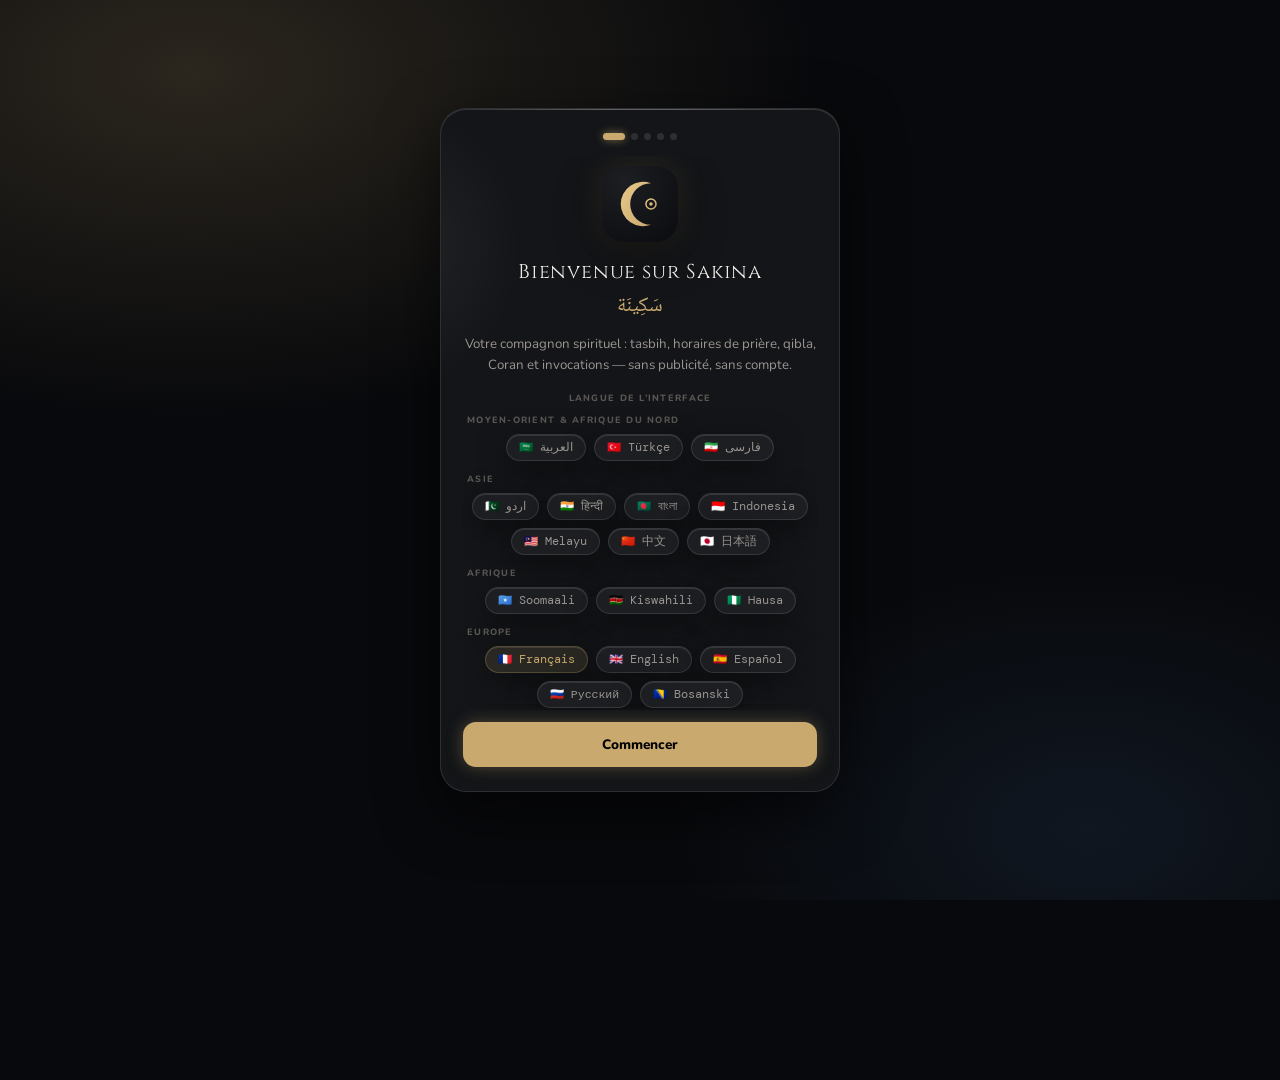
==== index.html @ 6e71d42f "Choisir une langue propose d'y lire aussi le Coran Choisir le japonais pour l'interface et continuer" ====
<!DOCTYPE html>
<html lang="fr" data-theme="dark" style="background:#08090C;">
<head>
<meta charset="UTF-8">
<meta name="viewport" content="width=device-width,initial-scale=1.0,maximum-scale=1.0,user-scalable=no,viewport-fit=cover">
<meta name="color-scheme" content="dark">
<title>Sakina ✦ — Compagnon spirituel</title>
<meta name="description" content="Sakina — tasbih, horaires de prière, qibla, Coran, douas et outils islamiques. Sans publicité.">
<meta name="apple-mobile-web-app-capable" content="yes">
<meta name="apple-mobile-web-app-status-bar-style" content="black-translucent">
<meta name="apple-mobile-web-app-title" content="Sakina">
<meta name="theme-color" id="theme-color-meta" content="#08090C">
<script>
/* Applique le thème sauvegardé AVANT le premier rendu : sans ça, Chrome
   Android fige la couleur de sa barre système sur le sombre par défaut,
   et les thèmes clairs subissent un flash sombre au chargement. */
(function(){try{
  var s=JSON.parse(localStorage.getItem('sakina.v1')||'{}');
  var sw={dark:'#08090C',emerald:'#04120C',ocean:'#050B16',mocha:'#120C08',light:'#F5F4F0',sand:'#F3EBDD',dawn:'#F7F0F2',cream:'#EBE1CD'};
  var t=s.baseTheme||(s.lightMode?'light':'dark');
  if(!sw[t])t='dark';
  var light=(t==='light'||t==='sand'||t==='dawn'||t==='cream');
  var night=!!s.nightMode&&!light;
  var bg=night?'#000000':sw[t];
  var d=document.documentElement;
  d.setAttribute('data-theme',t);
  if(light)d.setAttribute('data-light-ui','');
  if(night)d.setAttribute('data-night','true');
  if(s.accent)d.setAttribute('data-accent',s.accent);
  d.style.background=bg;
  d.style.colorScheme=light?'light':'dark';
  var m=document.getElementById('theme-color-meta');if(m)m.content=bg;
  var c=document.querySelector('meta[name="color-scheme"]');if(c)c.content=light?'light':'dark';
}catch(e){}})();
</script>
<link rel="manifest" href="manifest.webmanifest">
<link rel="icon" href="assets/icon.svg" type="image/svg+xml">
<link rel="preconnect" href="https://fonts.googleapis.com" crossorigin>
<link href="https://fonts.googleapis.com/css2?family=Cinzel:wght@400;600;700&family=Cormorant+Garamond:wght@400;500;600;700&family=Nunito:wght@300;400;500;600;700&family=Noto+Naskh+Arabic:wght@400;500;700&family=DM+Mono:wght@400;500&family=Amiri:wght@400;700&family=JetBrains+Mono:wght@400;600&family=Inter:wght@300;400;500;600;700;800&family=Montserrat:wght@400;500;600;700&display=swap" rel="stylesheet">
<link rel="stylesheet" href="css/tokens.css">
<link rel="stylesheet" href="css/base.css">
<link rel="stylesheet" href="css/pages.css">
</head>
<body>
<div id="app">

<!-- ════════════════ PAGE TASBIH ════════════════ -->
<div class="page active" id="page-tasbih">
  <div id="t-hd">
    <button class="ib" id="btn-hst" aria-label="Historique">
      <svg width="16" height="16" fill="none" stroke="currentColor" stroke-width="2" viewBox="0 0 24 24"><path stroke-linecap="round" stroke-linejoin="round" d="M12 8v4l3 3m6-3a9 9 0 11-18 0 9 9 0 0118 0z"/></svg>
    </button>
    <div id="t-title-wrap">
      <div id="t-title">Subhanallah</div>
      <div id="t-sub">Rappel · 33</div>
      <div id="prog-track"><div id="prog-fill"></div></div>
    </div>
    <button class="ib" id="btn-edit" aria-label="Configurer">
      <svg width="16" height="16" fill="none" stroke="currentColor" stroke-width="2" viewBox="0 0 24 24"><path stroke-linecap="round" stroke-linejoin="round" d="M11 5H6a2 2 0 00-2 2v11a2 2 0 002 2h11a2 2 0 002-2v-5m-1.414-9.414a2 2 0 112.828 2.828L11.828 15H9v-2.828l8.586-8.586z"/></svg>
    </button>
  </div>
  <div id="dhikr-bar"></div>
  <div id="czone">
    <div id="ring-wrap">
      <svg id="ring-svg" viewBox="0 0 220 220" width="220" height="220">
        <circle id="ring-bg" cx="110" cy="110" r="104"/>
        <circle id="ring-arc" cx="110" cy="110" r="104"/>
      </svg>
      <button id="tap-btn">
        <div id="cnum">0</div>
        <div id="clabel" data-i18n="tap.label">APPUYER</div>
        <div id="lap-badge">Tour 1</div>
      </button>
    </div>
    <div id="stats-row">
      <div class="sp"><span class="sp-lbl" data-i18n="tasbih.laps">Tours</span><span class="sp-val" id="sp-laps">0</span></div>
      <div class="sp"><span class="sp-lbl" data-i18n="tasbih.session">Session</span><span class="sp-val" id="sp-total">0</span></div>
      <div class="sp"><span class="sp-lbl" data-i18n="tasbih.goal">Objectif</span><span class="sp-val" id="sp-goal">99</span></div>
    </div>
    <div id="ctrls">
      <div class="ctrl" id="btn-undo">
        <div class="ctrl-ic"><svg width="20" height="20" fill="none" stroke="currentColor" stroke-width="2.5" viewBox="0 0 24 24"><path stroke-linecap="round" stroke-linejoin="round" d="M3 10h10a8 8 0 018 8v2M3 10l6 6m-6-6l6-6"/></svg></div>
        <span class="ctrl-lbl" data-i18n="ctrl.undo">Annuler</span>
      </div>
      <div class="ctrl" id="btn-reset">
        <div class="ctrl-ic"><svg width="20" height="20" fill="none" stroke="currentColor" stroke-width="2.5" viewBox="0 0 24 24"><path stroke-linecap="round" stroke-linejoin="round" d="M4 4v5h.582m15.356 2A8.001 8.001 0 004.582 9m0 0H9m11 11v-5h-.581m0 0a8.003 8.003 0 01-15.357-2m15.357 2H15"/></svg></div>
        <span class="ctrl-lbl" data-i18n="ctrl.reset">Reset</span>
      </div>
      <div class="ctrl" id="btn-save-s">
        <div class="ctrl-ic"><svg width="20" height="20" fill="none" stroke="currentColor" stroke-width="2.5" viewBox="0 0 24 24"><path stroke-linecap="round" stroke-linejoin="round" d="M5 13l4 4L19 7"/></svg></div>
        <span class="ctrl-lbl" data-i18n="ctrl.save">Sauver</span>
      </div>
      <div class="ctrl" id="btn-immersive">
        <div class="ctrl-ic"><svg width="20" height="20" fill="none" stroke="currentColor" stroke-width="2.5" viewBox="0 0 24 24"><path stroke-linecap="round" stroke-linejoin="round" d="M4 8V4m0 0h4M4 4l5 5m11-1V4m0 0h-4m4 0l-5 5M4 16v4m0 0h4m-4 0l5-5m11 5l-5-5m5 5v-4m0 4h-4"/></svg></div>
        <span class="ctrl-lbl" data-i18n="ctrl.focus">Plein écran</span>
      </div>
      <div class="ctrl" id="btn-hlist">
        <div class="ctrl-ic"><svg width="20" height="20" fill="none" stroke="currentColor" stroke-width="2.5" viewBox="0 0 24 24"><path stroke-linecap="round" stroke-linejoin="round" d="M9 5H7a2 2 0 00-2 2v12a2 2 0 002 2h10a2 2 0 002-2V7a2 2 0 00-2-2h-2M9 5a2 2 0 002 2h2a2 2 0 002-2M9 5a2 2 0 012-2h2a2 2 0 012 2"/></svg></div>
        <span class="ctrl-lbl" data-i18n="ctrl.history">Historique</span>
      </div>
    </div>
  </div>
</div>

<!-- ════════════════ PAGE SALAT ════════════════ -->
<div class="page" id="page-salat">
  <div class="phd">
    <div><div class="phd-title" data-i18n="salat.title">Horaires</div><div class="phd-sub" id="salat-sub" data-i18n="lbl.locNeeded">Position requise</div></div>
    <button class="ib" id="btn-locate" aria-label="Me localiser">
      <svg width="16" height="16" fill="none" stroke="currentColor" stroke-width="2" viewBox="0 0 24 24"><path stroke-linecap="round" stroke-linejoin="round" d="M17.657 16.657L13.414 20.9a1.998 1.998 0 01-2.827 0l-4.244-4.243a8 8 0 1111.314 0z"/><path stroke-linecap="round" stroke-linejoin="round" d="M15 11a3 3 0 11-6 0 3 3 0 016 0z"/></svg>
    </button>
  </div>
  <div class="pscroll">
    <div id="date-card" class="gc">
      <div id="hijri-date">—</div>
      <div id="greg-date">—</div>
      <div id="next-banner"><span id="next-name">PROCHAINE</span><span id="next-cd">--:--:--</span></div>
    </div>
    <div id="loc-bar" class="gc">
      <div id="loc-icon">📍</div><div id="loc-txt">Appuyer pour choisir ma position</div>
      <svg class="row-chev" width="14" height="14" fill="none" stroke="currentColor" stroke-width="2" viewBox="0 0 24 24"><path stroke-linecap="round" stroke-linejoin="round" d="M9 5l7 7-7 7"/></svg>
    </div>
    <div class="sl" data-i18n="salat.prayers">Prières du jour</div>
    <div id="prayers-grid"></div>
    <div class="sl" data-i18n="salat.fast">Jeûne du jour</div>
    <div id="ramadan-row" class="gc" style="margin:0 16px;border-radius:var(--r-xl);overflow:hidden;"></div>
    <div class="sl" data-i18n="salat.method">Méthode de calcul</div>
    <div class="gc" style="margin:0 16px;border-radius:var(--r-xl);overflow:hidden;">
      <div class="row" id="btn-calc">
        <div class="row-ic">🕌</div>
        <div class="row-body"><div class="row-name" id="calc-name">Muslim World League</div><div class="row-sub" data-i18n="row.calcMethod">Méthode de calcul des horaires</div></div>
        <div class="row-right"><svg width="14" height="14" fill="none" stroke="currentColor" stroke-width="2" viewBox="0 0 24 24"><path stroke-linecap="round" stroke-linejoin="round" d="M9 5l7 7-7 7"/></svg></div>
      </div>
    </div>
  </div>
</div>

<!-- ════════════════ PAGE QIBLA ════════════════ -->
<div class="page" id="page-qibla">
  <div class="phd">
    <div><div class="phd-title" data-i18n="qibla.title">Direction Qibla</div><div class="phd-sub" data-i18n="qibla.sub">Vers la Ka'ba — La Mecque</div></div>
    <button class="ib" id="btn-qref" aria-label="Recalculer">
      <svg width="16" height="16" fill="none" stroke="currentColor" stroke-width="2" viewBox="0 0 24 24"><path stroke-linecap="round" stroke-linejoin="round" d="M4 4v5h.582m15.356 2A8.001 8.001 0 004.582 9m0 0H9m11 11v-5h-.581m0 0a8.003 8.003 0 01-15.357-2m15.357 2H15"/></svg>
    </button>
  </div>
  <div id="qibla-zone">
    <div style="position:relative;display:flex;align-items:center;justify-content:center;">
      <div id="compass-ring" class="gc" style="width:260px;height:260px;border-radius:50%;">
        <div class="cd n" data-i18n="qibla.n">N</div><div class="cd s" data-i18n="qibla.s">S</div><div class="cd e" data-i18n="qibla.e">E</div><div class="cd w" data-i18n="qibla.w">O</div>
        <div id="qn"><div class="nt"></div><div class="nb"></div></div>
        <div id="cdot"></div>
      </div>
    </div>
    <div id="qinfo" class="gc">
      <div id="q-deg">---°</div><div id="q-lbl" data-i18n="qibla.toMecca">Direction vers La Mecque</div>
      <div id="q-city" data-i18n="qibla.noLoc">Position non détectée</div>
      <div id="q-status" class="searching" data-i18n="qibla.searching">⟳ Recherche…</div>
      <div id="q-hint"></div>
    </div>
  </div>
</div>

<!-- ════════════════ PAGE DOUAS ════════════════ -->
<div class="page" id="page-duas">
  <div class="phd">
    <div><div class="phd-title" data-i18n="duas.title">Invocations</div><div class="phd-sub" data-i18n="duas.sub">Doua's & Adhkâr</div></div>
    <button class="ib" id="btn-dsearch" aria-label="Rechercher">
      <svg width="16" height="16" fill="none" stroke="currentColor" stroke-width="2" viewBox="0 0 24 24"><path stroke-linecap="round" stroke-linejoin="round" d="M21 21l-6-6m2-5a7 7 0 11-14 0 7 7 0 0114 0z"/></svg>
    </button>
  </div>
  <div class="pscroll">
    <div id="duas-routines-banner" class="gc">
      <div style="font-size:1.3rem;">🛡️</div>
      <div style="flex:1;"><div style="font-size:0.85rem;font-weight:700;color:var(--t1);" data-i18n="row.routines">Routines &amp; Protection</div><div style="font-size:0.67rem;color:var(--t2);" data-i18n="sub.routines">Matin, Al-Ma'thûrât, après la prière — guidés pas à pas</div></div>
      <svg class="row-chev" width="14" height="14" fill="none" stroke="currentColor" stroke-width="2" viewBox="0 0 24 24"><path stroke-linecap="round" stroke-linejoin="round" d="M9 5l7 7-7 7"/></svg>
    </div>
    <div id="cat-bar"></div>
    <div id="duas-list"></div>
  </div>
</div>

<!-- ════════════════ PAGE CORAN ════════════════ -->
<div class="page" id="page-quran">
  <div id="quran-hd">
    <div id="quran-hd-top">
      <button class="ib" id="btn-quran-list" aria-label="Liste des sourates">
        <svg width="16" height="16" fill="none" stroke="currentColor" stroke-width="2" viewBox="0 0 24 24"><path stroke-linecap="round" stroke-linejoin="round" d="M4 6h16M4 12h16M4 18h7"/></svg>
      </button>
      <div id="quran-surah-title">
        <div id="quran-surah-name">Al-Fatiha</div>
        <div id="quran-surah-info">Sourate 1 · 7 versets · La Mecque</div>
      </div>
      <button class="ib" id="btn-quran-bookmarks" aria-label="Favoris et notes">
        <svg width="16" height="16" fill="none" stroke="currentColor" stroke-width="2" viewBox="0 0 24 24"><path stroke-linecap="round" stroke-linejoin="round" d="M4.318 6.318a4.5 4.5 0 000 6.364L12 20.364l7.682-7.682a4.5 4.5 0 00-6.364-6.364L12 7.636l-1.318-1.318a4.5 4.5 0 00-6.364 0z"/></svg>
      </button>
    </div>
    <div id="tajwid-legend">
      <div class="tj-item"><span class="tj-dot" style="background:#E53E3E"></span><span data-i18n="tj.madd">Madd</span></div>
      <div class="tj-item"><span class="tj-dot" style="background:#38A169"></span><span data-i18n="tj.ghunna">Ghunna</span></div>
      <div class="tj-item"><span class="tj-dot" style="background:#3182CE"></span><span data-i18n="tj.qalqala">Qalqala</span></div>
      <div class="tj-item"><span class="tj-dot" style="background:#D69E2E"></span><span data-i18n="tj.ikhfa">Ikhfa</span></div>
      <div class="tj-item"><span class="tj-dot" style="background:#718096"></span><span data-i18n="tj.idgham">Idgham</span></div>
    </div>
  </div>
  <div id="quran-scroll">
    <div id="quran-basmala">بِسْمِ ٱللَّهِ ٱلرَّحْمَٰنِ ٱلرَّحِيمِ</div>
    <div id="quran-verses"></div>
    <div id="quran-loading">
      <div class="q-spinner"></div>
      <div style="font-size:0.8rem;color:var(--t2);margin-top:12px;" data-i18n="quran.loading">Chargement du Coran…</div>
    </div>
    <div id="quran-error" style="display:none;text-align:center;padding:32px 20px;">
      <div style="font-size:2rem;margin-bottom:8px;">📵</div>
      <div style="font-size:0.85rem;color:var(--t2);margin-bottom:16px;" data-i18n="quran.needNet">Connexion requise pour charger le Coran</div>
      <div class="ok-b" id="btn-quran-retry" style="width:auto;padding:10px 24px;margin:0 auto;display:flex;align-items:center;gap:6px;font-size:0.82rem;" data-i18n="com.retry">Réessayer</div>
    </div>
  </div>
  <div id="verse-action-bar">
    <div class="v-act" id="vact-play">
      <svg width="16" height="16" fill="none" stroke="currentColor" stroke-width="2" viewBox="0 0 24 24"><path stroke-linecap="round" stroke-linejoin="round" d="M14.752 11.168l-3.197-2.132A1 1 0 0010 9.87v4.263a1 1 0 001.555.832l3.197-2.132a1 1 0 000-1.664z"/><circle cx="12" cy="12" r="9"/></svg>
      <span data-i18n="qact.listen">Écouter</span>
    </div>
    <div class="v-act" id="vact-transl">
      <svg width="16" height="16" fill="none" stroke="currentColor" stroke-width="2" viewBox="0 0 24 24"><path stroke-linecap="round" stroke-linejoin="round" d="M3 5h12M9 3v2m1.048 9.5A18.022 18.022 0 016.412 9m6.088 9h7M11 21l5-10 5 10M12.751 5C11.783 10.77 8.07 15.61 3 18.129"/></svg>
      <span data-i18n="qact.transl">Traduction</span>
    </div>
    <div class="v-act" id="vact-note">
      <svg width="16" height="16" fill="none" stroke="currentColor" stroke-width="2" viewBox="0 0 24 24"><path stroke-linecap="round" stroke-linejoin="round" d="M11 5H6a2 2 0 00-2 2v11a2 2 0 002 2h11a2 2 0 002-2v-5m-1.414-9.414a2 2 0 112.828 2.828L11.828 15H9v-2.828l8.586-8.586z"/></svg>
      <span data-i18n="qact.note">Note</span>
    </div>
    <div class="v-act" id="vact-fav">
      <svg width="16" height="16" fill="none" stroke="currentColor" stroke-width="2" viewBox="0 0 24 24"><path stroke-linecap="round" stroke-linejoin="round" d="M4.318 6.318a4.5 4.5 0 000 6.364L12 20.364l7.682-7.682a4.5 4.5 0 00-6.364-6.364L12 7.636l-1.318-1.318a4.5 4.5 0 00-6.364 0z"/></svg>
      <span data-i18n="qact.fav">Favori</span>
    </div>
    <div class="v-act" id="vact-copy">
      <svg width="16" height="16" fill="none" stroke="currentColor" stroke-width="2" viewBox="0 0 24 24"><path stroke-linecap="round" stroke-linejoin="round" d="M8 16H6a2 2 0 01-2-2V6a2 2 0 012-2h8a2 2 0 012 2v2m-6 12h8a2 2 0 002-2v-8a2 2 0 00-2-2h-8a2 2 0 00-2 2v8a2 2 0 002 2z"/></svg>
      <span data-i18n="qact.copy">Copier</span>
    </div>
  </div>
  <div id="quran-player"><span>▶</span><b data-i18n="quran.stop">◼ Arrêter</b></div>

  <div id="transl-panel">
    <div id="transl-panel-hd">
      <div id="transl-ayah-ref"></div>
      <button class="close-b" id="btn-close-transl" style="width:28px;height:28px"><svg width="12" height="12" fill="none" stroke="currentColor" stroke-width="3" viewBox="0 0 24 24"><path stroke-linecap="round" stroke-linejoin="round" d="M6 18L18 6M6 6l12 12"/></svg></button>
    </div>
    <div id="transl-arabic"></div>
    <div id="transl-text"></div>
  </div>
</div>

<!-- ════════════════ PAGE OUTILS ════════════════ -->
<div class="page" id="page-tools">
  <div class="phd">
    <div><div class="phd-title" data-i18n="nav.tools">Outils</div><div class="phd-sub" data-i18n="sub.toolsPage">Adorations, calculs &amp; suivi</div></div>
    <button class="ib" id="btn-open-settings" aria-label="Réglages">
      <svg width="17" height="17" fill="none" stroke="currentColor" stroke-width="2" viewBox="0 0 24 24"><path stroke-linecap="round" stroke-linejoin="round" d="M10.325 4.317c.426-1.756 2.924-1.756 3.35 0a1.724 1.724 0 002.573 1.066c1.543-.94 3.31.826 2.37 2.37a1.724 1.724 0 001.065 2.572c1.756.426 1.756 2.924 0 3.35a1.724 1.724 0 00-1.066 2.573c.94 1.543-.826 3.31-2.37 2.37a1.724 1.724 0 00-2.572 1.065c-.426 1.756-2.924 1.756-3.35 0a1.724 1.724 0 00-2.573-1.066c-1.543.94-3.31-.826-2.37-2.37a1.724 1.724 0 00-1.065-2.572c-1.756-.426-1.756-2.924 0-3.35a1.724 1.724 0 001.066-2.573c-.94-1.543.826-3.31 2.37-2.37.996.608 2.296.07 2.572-1.065z"/><path stroke-linecap="round" stroke-linejoin="round" d="M15 12a3 3 0 11-6 0 3 3 0 016 0z"/></svg>
    </button>
  </div>
  <div class="pscroll">
    <!-- Outils -->
    <div class="sl" data-i18n="sec.tools">Outils islamiques</div>
    <div class="gc" style="margin:0 16px 6px;border-radius:var(--r-xl);overflow:hidden;">
      <div class="row" id="btn-open-routines">
        <div class="row-ic">🛡️</div>
        <div class="row-body"><div class="row-name" data-i18n="row.routines">Routines &amp; Protection</div><div class="row-sub" data-i18n="sub.routines">Adhkâr guidés : matin, Al-Ma'thûrât, après-prière</div></div>
        <svg class="row-chev" width="14" height="14" fill="none" stroke="currentColor" stroke-width="2" viewBox="0 0 24 24"><path stroke-linecap="round" stroke-linejoin="round" d="M9 5l7 7-7 7"/></svg>
      </div>
      <div class="row" id="btn-open-qada">
        <div class="row-ic">🤲</div>
        <div class="row-body"><div class="row-name" data-i18n="row.qada">Rattrapage des Prières (Qadâ')</div><div class="row-sub" data-i18n="sub.qada">Suivre les prières manquées à rattraper</div></div>
        <svg class="row-chev" width="14" height="14" fill="none" stroke="currentColor" stroke-width="2" viewBox="0 0 24 24"><path stroke-linecap="round" stroke-linejoin="round" d="M9 5l7 7-7 7"/></svg>
      </div>
      <div class="row" id="btn-open-zakat">
        <div class="row-ic">💰</div>
        <div class="row-body"><div class="row-name" data-i18n="row.zakat">Calcul de la Zakat</div><div class="row-sub" data-i18n="sub.zakat">Calculer votre zakat sur les biens</div></div>
        <svg class="row-chev" width="14" height="14" fill="none" stroke="currentColor" stroke-width="2" viewBox="0 0 24 24"><path stroke-linecap="round" stroke-linejoin="round" d="M9 5l7 7-7 7"/></svg>
      </div>
      <div class="row" id="btn-open-hijri">
        <div class="row-ic">📅</div>
        <div class="row-body"><div class="row-name" data-i18n="row.hijri">Convertisseur de date hégirien</div><div class="row-sub" data-i18n="sub.hijri">Calendrier grégorien ↔ hégirien</div></div>
        <svg class="row-chev" width="14" height="14" fill="none" stroke="currentColor" stroke-width="2" viewBox="0 0 24 24"><path stroke-linecap="round" stroke-linejoin="round" d="M9 5l7 7-7 7"/></svg>
      </div>
      <div class="row" id="btn-open-fasting">
        <div class="row-ic">🌙</div>
        <div class="row-body"><div class="row-name" data-i18n="row.fasting">Calendrier du Jeûne</div><div class="row-sub" data-i18n="sub.fasting">Ramadan, jours blancs, événements &amp; notes</div></div>
        <svg class="row-chev" width="14" height="14" fill="none" stroke="currentColor" stroke-width="2" viewBox="0 0 24 24"><path stroke-linecap="round" stroke-linejoin="round" d="M9 5l7 7-7 7"/></svg>
      </div>
      <div class="row" id="btn-open-places">
        <div class="row-ic">🗺️</div>
        <div class="row-body"><div class="row-name" data-i18n="row.places">Mosquées à proximité</div><div class="row-sub" data-i18n="sub.places">Autour de votre position (OpenStreetMap)</div></div>
        <svg class="row-chev" width="14" height="14" fill="none" stroke="currentColor" stroke-width="2" viewBox="0 0 24 24"><path stroke-linecap="round" stroke-linejoin="round" d="M9 5l7 7-7 7"/></svg>
      </div>
      <div class="row" style="border-bottom:none" id="btn-open-halal">
        <div class="row-ic">🔍</div>
        <div class="row-body"><div class="row-name" data-i18n="row.halal">Vérif' Halal — Scan &amp; Additifs</div><div class="row-sub" data-i18n="sub.halal">Scanner un produit, vérifier un additif E</div></div>
        <svg class="row-chev" width="14" height="14" fill="none" stroke="currentColor" stroke-width="2" viewBox="0 0 24 24"><path stroke-linecap="round" stroke-linejoin="round" d="M9 5l7 7-7 7"/></svg>
      </div>
    </div>

  </div>
</div>

<!-- ════════════════ PAGE BIBLIOTHÈQUE ════════════════ -->
<div class="page" id="page-library">
  <div class="phd">
    <div><div class="phd-title" data-i18n="nav.library">Bibliothèque</div><div class="phd-sub" data-i18n="sub.libraryPage">Livres, invocations &amp; guides pratiques</div></div>
  </div>
  <div class="pscroll">
    <div class="sl" data-i18n="sec.books">Livres</div>
    <div class="gc" style="margin:0 16px 6px;border-radius:var(--r-xl);overflow:hidden;">
      <div class="row" id="btn-open-riyad">
        <div class="row-ic">📗</div>
        <div class="row-body"><div class="row-name" data-i18n="books.riyad">Riyad as-Salihin</div><div class="row-sub" data-i18n="books.riyadSub">Le Jardin des Vertueux — an-Nawawi · texte intégral (373 chap.)</div></div>
        <svg class="row-chev" width="14" height="14" fill="none" stroke="currentColor" stroke-width="2" viewBox="0 0 24 24"><path stroke-linecap="round" stroke-linejoin="round" d="M9 5l7 7-7 7"/></svg>
      </div>
      <div class="row" id="btn-open-citadelle">
        <div class="row-ic">📘</div>
        <div class="row-body"><div class="row-name" data-i18n="books.citadelle">La Citadelle du Musulman</div><div class="row-sub" data-i18n="books.citadelleSub">Invocations du matin &amp; du soir — pages du livre (146 p.)</div></div>
        <svg class="row-chev" width="14" height="14" fill="none" stroke="currentColor" stroke-width="2" viewBox="0 0 24 24"><path stroke-linecap="round" stroke-linejoin="round" d="M9 5l7 7-7 7"/></svg>
      </div>
      <div class="row" id="btn-open-asma">
        <div class="row-ic">✨</div>
        <div class="row-body"><div class="row-name" data-i18n="books.asma">Les 99 Noms d'Allah</div><div class="row-sub" data-i18n="books.asmaSub">Al-Asma' al-Husna — arabe, translittération &amp; sens (99)</div></div>
        <svg class="row-chev" width="14" height="14" fill="none" stroke="currentColor" stroke-width="2" viewBox="0 0 24 24"><path stroke-linecap="round" stroke-linejoin="round" d="M9 5l7 7-7 7"/></svg>
      </div>
      <div class="row" id="btn-open-fruits">
        <div class="row-ic">🌿</div>
        <div class="row-body"><div class="row-name" data-i18n="books.foods">Les aliments dans le Coran et la Sunna</div><div class="row-sub" data-i18n="books.foodsSub">Versets, hadiths &amp; recherche scientifique — datte, miel, nigelle, olive…</div></div>
        <svg class="row-chev" width="14" height="14" fill="none" stroke="currentColor" stroke-width="2" viewBox="0 0 24 24"><path stroke-linecap="round" stroke-linejoin="round" d="M9 5l7 7-7 7"/></svg>
      </div>
      <div class="row" id="btn-open-miracles">
        <div class="row-ic">✦</div>
        <div class="row-body"><div class="row-name" data-i18n="books.miracles">Les miracles du Coran</div><div class="row-sub" data-i18n="books.miraclesSub">Le défi, l'inimitabilité, les annonces accomplies &amp; la Sunna (16 chap.)</div></div>
        <svg class="row-chev" width="14" height="14" fill="none" stroke="currentColor" stroke-width="2" viewBox="0 0 24 24"><path stroke-linecap="round" stroke-linejoin="round" d="M9 5l7 7-7 7"/></svg>
      </div>
    </div>
    <div class="sl" data-i18n="sec.guides">Guides pratiques</div>
    <div class="gc" style="margin:0 16px 6px;border-radius:var(--r-xl);overflow:hidden;">
      <div class="row" id="btn-open-learn-wudu">
        <div class="row-ic">💧</div>
        <div class="row-body"><div class="row-name" data-i18n="books.wudu">Faire les ablutions</div><div class="row-sub" data-i18n="books.wuduSub">Wudû' étape par étape, avec rappels pratiques</div></div>
        <svg class="row-chev" width="14" height="14" fill="none" stroke="currentColor" stroke-width="2" viewBox="0 0 24 24"><path stroke-linecap="round" stroke-linejoin="round" d="M9 5l7 7-7 7"/></svg>
      </div>
      <div class="row" style="border-bottom:none" id="btn-open-learn-salat">
        <div class="row-ic">🧎</div>
        <div class="row-body"><div class="row-name" data-i18n="books.salatGuide">Comment faire la Salât</div><div class="row-sub" data-i18n="books.salatGuideSub">Guide simple : préparation, unités, positions &amp; clôture</div></div>
        <svg class="row-chev" width="14" height="14" fill="none" stroke="currentColor" stroke-width="2" viewBox="0 0 24 24"><path stroke-linecap="round" stroke-linejoin="round" d="M9 5l7 7-7 7"/></svg>
      </div>
    
    </div>
  </div>
</div>

<!-- ════════════════ PAGE RÉGLAGES ════════════════ -->
<div class="page" id="page-settings">
  <div class="phd">
    <button class="ib" id="btn-back-tools" aria-label="Retour">
      <svg width="16" height="16" fill="none" stroke="currentColor" stroke-width="2" viewBox="0 0 24 24"><path stroke-linecap="round" stroke-linejoin="round" d="M15 19l-7-7 7-7"/></svg>
    </button>
    <div><div class="phd-title" data-i18n="settings.title">Paramètres</div></div>
    <div style="width:40px"></div>
  </div>
  <div class="pscroll">

    <!-- Pratique religieuse -->
    <div class="sl" data-i18n="sec.practice">Pratique religieuse</div>
    <div class="gc" style="margin:0 16px 6px;border-radius:var(--r-xl);overflow:hidden;">
      <div class="row" id="btn-open-madhab">
        <div class="row-ic">🕌</div>
        <div class="row-body"><div class="row-name" data-i18n="row.madhab">École juridique (madhhab)</div><div class="row-sub" id="madhab-current">Malikite</div></div>
        <svg class="row-chev" width="14" height="14" fill="none" stroke="currentColor" stroke-width="2" viewBox="0 0 24 24"><path stroke-linecap="round" stroke-linejoin="round" d="M9 5l7 7-7 7"/></svg>
      </div>
      <div class="row" style="cursor:default;">
        <div class="row-ic">🔤</div>
        <div class="row-body"><div class="row-name" data-i18n="row.adhkarScript">Écriture des adhkâr</div><div class="row-sub" data-i18n="sub.adhkarScript">Routines : arabe ou phonétique</div></div>
        <div class="seg-ctrl" id="translit-seg">
          <div class="seg-opt" data-tr="ar">عربي</div>
          <div class="seg-opt" data-tr="ph">abc</div>
        </div>
      </div>
      <div class="row" style="border-bottom:none" id="btn-open-lang">
        <div class="row-ic">🌐</div>
        <div class="row-body"><div class="row-name" data-i18n="row.lang">Langue</div><div class="row-sub" id="lang-current">Français</div></div>
        <svg class="row-chev" width="14" height="14" fill="none" stroke="currentColor" stroke-width="2" viewBox="0 0 24 24"><path stroke-linecap="round" stroke-linejoin="round" d="M9 5l7 7-7 7"/></svg>
      </div>
    </div>



    <!-- Format heure -->
    <div class="gc" style="margin:0 16px 6px;border-radius:var(--r-xl);overflow:hidden;">
      <div class="row" style="cursor:default;border-bottom:none">
        <div class="row-ic">🕐</div>
        <div class="row-body"><div class="row-name" data-i18n="row.hourfmt">Format d'heure</div><div class="row-sub" data-i18n="sub.calcMethod">Affiché dans les horaires de prière</div></div>
        <div class="seg-ctrl" id="fmt-seg">
          <div class="seg-opt" data-fmt="24">24H</div>
          <div class="seg-opt" data-fmt="12">12H</div>
        </div>
      </div>
    </div>

    <!-- Son du compteur — replié -->
    <details class="sec sec-row">
      <summary>
        <div class="gc" style="margin:18px 16px 6px;border-radius:var(--r-xl);overflow:hidden;">
          <div class="row" style="border-bottom:none">
            <div class="row-ic">🔔</div>
            <div class="row-body"><div class="row-name" data-i18n="row.counterSound">Son du compteur</div><div class="row-sub" data-i18n="sub.counterSound">Nature, bois, digital, geek…</div></div>
            <svg class="row-chev sec-chev-svg" width="14" height="14" fill="none" stroke="currentColor" stroke-width="2" viewBox="0 0 24 24"><path stroke-linecap="round" stroke-linejoin="round" d="M9 5l7 7-7 7"/></svg>
          </div>
        </div>
      </summary>
      <div class="gc" id="sound-list" style="margin:0 16px 6px;border-radius:var(--r-xl);overflow:hidden;"></div>
    </details>


    <!-- Navigation personnalisable (Lot 1) -->
    <details class="sec sec-row">
      <summary>
        <div class="gc" style="margin:18px 16px 6px;border-radius:var(--r-xl);overflow:hidden;">
          <div class="row" style="border-bottom:none">
            <div class="row-ic">🧭</div>
            <div class="row-body"><div class="row-name" data-i18n="row.navigation">Navigation</div><div class="row-sub" data-i18n="sub.navigation">Ordre, catégories affichées &amp; page d'ouverture</div></div>
            <svg class="row-chev sec-chev-svg" width="14" height="14" fill="none" stroke="currentColor" stroke-width="2" viewBox="0 0 24 24"><path stroke-linecap="round" stroke-linejoin="round" d="M9 5l7 7-7 7"/></svg>
          </div>
        </div>
      </summary>
      <div class="gc" style="margin:0 16px 6px;border-radius:var(--r-xl);overflow:hidden;">
        <div style="padding:10px 16px 4px;font-size:0.68rem;color:var(--t2);text-transform:uppercase;letter-spacing:0.1em;" data-i18n="set.navOrder">Ordre &amp; visibilité</div>
        <div id="nav-editor" style="padding:4px 8px 10px;"></div>
        <div style="padding:6px 16px 4px;font-size:0.68rem;color:var(--t2);text-transform:uppercase;letter-spacing:0.1em;" data-i18n="set.startPage">Page d'ouverture</div>
        <div style="padding:4px 16px 14px;"><select id="nav-startpage" style="width:100%;padding:10px 12px;border-radius:12px;background:var(--c2);color:var(--t1);border:1px solid var(--bd);font-size:0.9rem;"></select></div>
      </div>
    </details>

    <!-- Préférences -->
    <div class="sl" data-i18n="sec.prefs">Préférences</div>

    <div class="gc" style="margin:0 16px 6px;border-radius:var(--r-xl);overflow:hidden;">
      <div class="row"><div class="row-ic">🔊</div><div class="row-body"><div class="row-name" data-i18n="row.sound">Son</div><div class="row-sub" data-i18n="sub.sound">Retour sonore à chaque appui</div></div><div class="tog" id="tog-sound"></div></div>
      <div class="row"><div class="row-ic">📳</div><div class="row-body"><div class="row-name" data-i18n="row.vib">Vibration haptique</div><div class="row-sub" data-i18n="sub.vib">Retour tactile</div></div><div class="tog" id="tog-vib"></div></div>
      <div class="row"><div class="row-ic">🔁</div><div class="row-body"><div class="row-name" data-i18n="row.loop">Boucle automatique</div><div class="row-sub" data-i18n="sub.loop">Reprend à 0 après l'objectif</div></div><div class="tog" id="tog-loop"></div></div>
      <div class="row" style="border-bottom:none"><div class="row-ic">🌑</div><div class="row-body"><div class="row-name" data-i18n="row.night">Nuit profonde (OLED)</div><div class="row-sub" data-i18n="sub.night">Fond noir absolu, économie d'écran</div></div><div class="tog" id="tog-night"></div></div>
    </div>

    <!-- Rappels de prière -->
    <details class="sec sec-row">
      <summary>
        <div class="gc" style="margin:18px 16px 6px;border-radius:var(--r-xl);overflow:hidden;">
          <div class="row" style="border-bottom:none">
            <div class="row-ic">🔔</div>
            <div class="row-body"><div class="row-name" data-i18n="row.notif">Rappels de prière</div><div class="row-sub" id="notif-sub" data-i18n="sub.notifOff">Désactivés</div></div>
            <svg class="row-chev sec-chev-svg" width="14" height="14" fill="none" stroke="currentColor" stroke-width="2" viewBox="0 0 24 24"><path stroke-linecap="round" stroke-linejoin="round" d="M9 5l7 7-7 7"/></svg>
          </div>
        </div>
      </summary>
      <div class="gc" style="margin:0 16px 6px;border-radius:var(--r-xl);overflow:hidden;">
        <div class="row"><div class="row-ic">🔔</div><div class="row-body"><div class="row-name" data-i18n="row.notifEnable">Activer les rappels</div><div class="row-sub" id="notif-state" data-i18n="sub.notifPerm">Autorisation nécessaire</div></div><div class="tog" id="tog-notif"></div></div>
        <div id="notif-detail" style="display:none">
          <div style="padding:10px 16px 4px;font-size:0.68rem;color:var(--t2);text-transform:uppercase;letter-spacing:0.1em;" data-i18n="set.notifWhich">Prières annoncées</div>
          <div id="notif-prayers" style="padding:2px 0;"></div>
          <div style="padding:10px 16px 4px;font-size:0.68rem;color:var(--t2);text-transform:uppercase;letter-spacing:0.1em;" data-i18n="set.notifLead">Avance</div>
          <div style="padding:4px 16px 10px;"><select id="notif-offset" style="width:100%;padding:10px 12px;border-radius:12px;background:var(--c2);color:var(--t1);border:1px solid var(--bd);font-size:0.9rem;"></select></div>
          <div class="row" id="btn-notif-test"><div class="row-ic">📨</div><div class="row-body"><div class="row-name" data-i18n="row.notifTest">Envoyer un rappel d'essai</div><div class="row-sub" data-i18n="sub.notifTest">Vérifier que tout fonctionne</div></div><svg class="row-chev" width="14" height="14" fill="none" stroke="currentColor" stroke-width="2" viewBox="0 0 24 24"><path stroke-linecap="round" stroke-linejoin="round" d="M9 5l7 7-7 7"/></svg></div>
          <div class="row" id="btn-open-adhan"><div class="row-ic">🕌</div><div class="row-body"><div class="row-name" data-i18n="row.adhan">Appel à la prière (adhân)</div><div class="row-sub" id="adhan-sub" data-i18n="sub.adhanOff">Désactivé</div></div><svg class="row-chev" width="14" height="14" fill="none" stroke="currentColor" stroke-width="2" viewBox="0 0 24 24"><path stroke-linecap="round" stroke-linejoin="round" d="M9 5l7 7-7 7"/></svg></div>
          <div style="padding:8px 16px 14px;font-size:0.68rem;color:var(--t2);line-height:1.6;border-top:1px solid var(--bor);">
            <span data-i18n="set.notifLimit">Les rappels sont donnés tant que Sakina reste en mémoire. Si vous fermez complètement l'application ou redémarrez l'appareil, ils reprennent à sa réouverture.</span>
          </div>
        </div>
      </div>
    </details>

    <!-- Traductions du Coran -->
    <details class="sec sec-row">
      <summary>
        <div class="gc" style="margin:18px 16px 6px;border-radius:var(--r-xl);overflow:hidden;">
          <div class="row" style="border-bottom:none">
            <div class="row-ic">🌍</div>
            <div class="row-body"><div class="row-name" data-i18n="row.quranTr">Traductions du Coran</div><div class="row-sub" id="quran-tr-sub" data-i18n="sub.quranTr">Langues affichées sous chaque verset</div></div>
            <svg class="row-chev sec-chev-svg" width="14" height="14" fill="none" stroke="currentColor" stroke-width="2" viewBox="0 0 24 24"><path stroke-linecap="round" stroke-linejoin="round" d="M9 5l7 7-7 7"/></svg>
          </div>
        </div>
      </summary>
      <div class="gc" style="margin:0 16px 6px;border-radius:var(--r-xl);overflow:hidden;">
        <div style="padding:10px 16px 6px;font-size:0.72rem;color:var(--t2);line-height:1.6;">
          <span data-i18n="sub.quranTrNote">Une langue activée est téléchargée une fois, puis reste lisible hors connexion.</span>
        </div>
        <div id="quran-tr-list" style="max-height:52vh;overflow-y:auto;padding:2px 0 6px;"></div>
      </div>
    </details>

    <!-- Données -->
    <div class="sl" data-i18n="sec.data">Données</div>
    <div class="gc" style="margin:0 16px 6px;border-radius:var(--r-xl);overflow:hidden;">
      <div class="row" id="btn-export"><div class="row-ic">📤</div><div class="row-body"><div class="row-name" data-i18n="row.export">Exporter mes données</div><div class="row-sub" data-i18n="sub.export">Télécharger un fichier JSON</div></div><svg class="row-chev" width="14" height="14" fill="none" stroke="currentColor" stroke-width="2" viewBox="0 0 24 24"><path stroke-linecap="round" stroke-linejoin="round" d="M9 5l7 7-7 7"/></svg></div>
      <div class="row" id="btn-import"><div class="row-ic">📥</div><div class="row-body"><div class="row-name" data-i18n="row.import">Importer un fichier</div><div class="row-sub" data-i18n="sub.import">Restaurer un export précédent (fusion non destructive)</div></div><svg class="row-chev" width="14" height="14" fill="none" stroke="currentColor" stroke-width="2" viewBox="0 0 24 24"><path stroke-linecap="round" stroke-linejoin="round" d="M9 5l7 7-7 7"/></svg></div>
      <input type="file" id="file-import" accept="application/json,.json" hidden>
      <div class="row" style="border-bottom:none" id="btn-reset-all"><div class="row-ic">🗑️</div><div class="row-body"><div class="row-name" style="color:var(--err)" data-i18n="row.reset">Tout réinitialiser</div><div class="row-sub" data-i18n="sub.reset">Efface compteur et historique</div></div><svg class="row-chev" width="14" height="14" fill="none" stroke="currentColor" stroke-width="2" viewBox="0 0 24 24"><path stroke-linecap="round" stroke-linejoin="round" d="M9 5l7 7-7 7"/></svg></div>
    </div>

    <!-- À propos -->
    <div class="sl" data-i18n="sec.about">À propos</div>
    <div class="gc" style="margin:0 16px 6px;border-radius:var(--r-xl);overflow:hidden;">
      <a class="row" style="border-bottom:none;text-decoration:none;color:inherit;" href="privacy-policy.html" target="_blank" rel="noopener">
        <div class="row-ic">🔏</div>
        <div class="row-body"><div class="row-name" data-i18n="row.privacy">Politique de confidentialité</div><div class="row-sub" data-i18n="sub.privacy">Aucun compte, aucune publicité, aucun tracking</div></div>
        <svg class="row-chev" width="14" height="14" fill="none" stroke="currentColor" stroke-width="2" viewBox="0 0 24 24"><path stroke-linecap="round" stroke-linejoin="round" d="M9 5l7 7-7 7"/></svg>
      </a>
    </div>

  </div>
</div>

<!-- ════════════════ NAVBAR (construite dynamiquement par core/nav.js) ════════════════ -->
<nav id="navbar"></nav>

</div><!-- /#app -->

<!-- ════════════════ SHEETS ════════════════ -->
<div class="overlay" id="overlay"></div>

<!-- Sheet « Plus » : items de nav qui débordent de la barre du bas -->
<div class="sheet" id="sh-more">
  <div class="sh-grip"></div>
  <div class="sh-hd">
    <button class="close-b" data-close-sheet><svg width="12" height="12" fill="none" stroke="currentColor" stroke-width="3" viewBox="0 0 24 24"><path stroke-linecap="round" stroke-linejoin="round" d="M6 18L18 6M6 6l12 12"/></svg></button>
    <div class="sh-title" data-i18n="nav.more">Plus de catégories</div>
    <div style="width:32px"></div>
  </div>
  <div class="gc" id="more-list" style="margin:8px 16px 20px;border-radius:var(--r-xl);overflow:hidden;"></div>
</div>

<!-- APPEL À LA PRIÈRE (ADHÂN) -->
<div class="sheet" id="sh-adhan" style="max-height:96vh;">
  <div class="sh-grip"></div>
  <div class="sh-hd">
    <button class="close-b" data-close-sheet><svg width="12" height="12" fill="none" stroke="currentColor" stroke-width="3" viewBox="0 0 24 24"><path stroke-linecap="round" stroke-linejoin="round" d="M6 18L18 6M6 6l12 12"/></svg></button>
    <div class="sh-title" data-i18n="row.adhan">Appel à la prière</div>
    <div style="width:32px"></div>
  </div>
  <div class="sh-bd">
    <div class="gc" style="border-radius:var(--r-xl);overflow:hidden;margin-bottom:10px;">
      <div class="row" style="border-bottom:none"><div class="row-ic">🕌</div><div class="row-body"><div class="row-name" data-i18n="adhan.enable">Faire retentir l'adhân</div><div class="row-sub" data-i18n="adhan.enableSub">À l'heure exacte de chaque prière</div></div><div class="tog" id="tog-adhan"></div></div>
    </div>

    <div id="adhan-detail" style="display:none">
      <div class="sl" style="margin:12px 0 6px" data-i18n="adhan.voice">Voix de l'appel</div>
      <div class="gc" id="adhan-voices" style="border-radius:var(--r-xl);overflow:hidden;"></div>

      <div class="sl" style="margin:14px 0 6px" data-i18n="adhan.fajrVoice">Voix du Fajr</div>
      <div class="gc" id="adhan-fajr-voices" style="border-radius:var(--r-xl);overflow:hidden;"></div>

      <div class="sl" style="margin:14px 0 6px" data-i18n="adhan.volume">Volume</div>
      <div style="padding:4px 4px 10px;">
        <input type="range" id="adhan-volume" min="0" max="100" step="5" style="width:100%;">
      </div>

      <div class="sl" style="margin:6px 0 6px" data-i18n="adhan.which">Prières annoncées</div>
      <div class="gc" id="adhan-prayers" style="border-radius:var(--r-xl);overflow:hidden;"></div>

      <div class="qada-ok" id="btn-adhan-play" style="text-align:center;margin:14px 0 8px;" data-i18n="adhan.listen">▶ Écouter l'appel</div>
      <div class="qada-reset-btn" id="btn-adhan-stop" style="display:none;margin-bottom:8px;" data-i18n="adhan.stop">◼ Arrêter</div>

      <div class="sl" style="margin:14px 0 6px" data-i18n="adhan.own">Votre enregistrement</div>
      <div class="gc" style="border-radius:var(--r-xl);overflow:hidden;">
        <div class="row" id="btn-adhan-import"><div class="row-ic">📥</div><div class="row-body"><div class="row-name" data-i18n="adhan.import">Importer un adhân</div><div class="row-sub" data-i18n="adhan.importSub">MP3 ou M4A · reste sur votre appareil</div></div><svg class="row-chev" width="14" height="14" fill="none" stroke="currentColor" stroke-width="2" viewBox="0 0 24 24"><path stroke-linecap="round" stroke-linejoin="round" d="M9 5l7 7-7 7"/></svg></div>
        <div class="row" id="btn-adhan-import-fajr"><div class="row-ic">🌅</div><div class="row-body"><div class="row-name" data-i18n="adhan.importFajr">Importer un adhân du Fajr</div><div class="row-sub" data-i18n="adhan.importFajrSub">Facultatif — l'appel du Fajr diffère</div></div><svg class="row-chev" width="14" height="14" fill="none" stroke="currentColor" stroke-width="2" viewBox="0 0 24 24"><path stroke-linecap="round" stroke-linejoin="round" d="M9 5l7 7-7 7"/></svg></div>
        <div class="row" id="btn-adhan-clear" style="border-bottom:none;display:none"><div class="row-ic">🗑️</div><div class="row-body"><div class="row-name" data-i18n="adhan.clear">Retirer mes enregistrements</div></div></div>
      </div>
      <input type="file" id="adhan-file" accept="audio/*,.mp3,.m4a,.ogg,.wav,.aac" style="display:none">

      <div style="font-size:0.72rem;color:var(--t3);line-height:1.6;margin-top:14px;padding:12px;background:var(--sur2);border-radius:var(--r-md);border:1px solid var(--bor2);" data-i18n-html="adhan.note">Aucun enregistrement n'est livré avec l'application : un adhân pèse plusieurs mégaoctets et les récitations diffusées en ligne ne sont pas toutes libres de droits. <strong>Importez la vôtre</strong> — elle reste sur votre appareil et fonctionne hors ligne.</div>
      <div style="font-size:0.72rem;color:var(--t3);line-height:1.6;margin-top:8px;padding:12px;background:var(--sur2);border-radius:var(--r-md);border:1px solid var(--bor2);" data-i18n="adhan.limit">Comme les rappels, l'adhân ne peut retentir que si Sakina est encore en mémoire. Application complètement fermée, aucun son n'est possible sans serveur d'envoi.</div>
    </div>
  </div>
</div>

<!-- RECHERCHE GLOBALE -->
<div class="sheet" id="sh-search" style="max-height:96vh;">
  <div class="sh-grip"></div>
  <div class="sh-hd">
    <button class="close-b" data-close-sheet><svg width="12" height="12" fill="none" stroke="currentColor" stroke-width="3" viewBox="0 0 24 24"><path stroke-linecap="round" stroke-linejoin="round" d="M6 18L18 6M6 6l12 12"/></svg></button>
    <div class="sh-title" data-i18n="search.title">Rechercher</div>
    <div style="width:32px"></div>
  </div>
  <div style="padding:0 16px 4px;flex-shrink:0;">
    <input class="inp" type="search" id="search-inp" data-i18n-ph="search.ph" placeholder="Sourate, invocation, additif, réglage…" autocomplete="off" enterkeyhint="go">
  </div>
  <div class="sh-bd" id="search-res"></div>
</div>


<!-- PROFIL & RECOMPENSES (accessible depuis « Plus ») -->
<div class="sheet" id="sh-rewards">
  <div class="sh-grip"></div>
  <div class="sh-hd">
    <button class="close-b" data-close-sheet><svg width="12" height="12" fill="none" stroke="currentColor" stroke-width="3" viewBox="0 0 24 24"><path stroke-linecap="round" stroke-linejoin="round" d="M6 18L18 6M6 6l12 12"/></svg></button>
    <div class="sh-title" data-i18n="sec.rewards">Profil &amp; récompenses</div>
    <div style="width:32px"></div>
  </div>
  <div class="sh-bd" style="padding:0 0 20px;">
    <!-- Profil -->
    <div id="prof-card" class="gc">
      <div id="prof-av">🕋</div>
      <div><div id="prof-name">Sakina</div><div id="prof-sub">0 sessions</div></div>
    </div>

    <!-- Stats -->
    <div class="sl" data-i18n="sec.stats">Statistiques</div>
    <div id="my-stats">
      <div class="ms-card gc"><div class="ms-val" id="st-total">0</div><div class="ms-lbl" data-i18n="stat.dhikrs">Dhikrs</div></div>
      <div class="ms-card gc"><div class="ms-val" id="st-sess">0</div><div class="ms-lbl" data-i18n="stat.sessions">Sessions</div></div>
      <div class="ms-card gc"><div class="ms-val" id="st-streak">0</div><div class="ms-lbl" data-i18n="stat.days">Jours 🔥</div></div>
      <div class="ms-card gc"><div class="ms-val" id="st-qada">0</div><div class="ms-lbl" data-i18n="lbl.qada">Qadâ'</div></div>
    </div>

    <!-- Cadeaux à débloquer (accès à la sheet dédiée) -->
    <div class="sl" data-i18n="sec.gifts">Cadeaux à débloquer</div>
    <div class="gc" style="margin:0 16px 6px;border-radius:var(--r-xl);overflow:hidden;">
      <div class="row" id="btn-open-bonus">
        <div class="row-ic">🎁</div>
        <div class="row-body">
          <div class="row-name" data-i18n="row.allGifts">Voir tous les cadeaux</div>
          <div class="row-sub"><span id="rw-count">0/0</span> · <span id="rw-next">—</span></div>
        </div>
        <svg class="row-chev" width="14" height="14" fill="none" stroke="currentColor" stroke-width="2" viewBox="0 0 24 24"><path stroke-linecap="round" stroke-linejoin="round" d="M9 5l7 7-7 7"/></svg>
      </div>
    </div>

    <!-- Avatar (récompense) — replié par défaut, la 1re ligne reste visible -->
    <details class="sec sec-row">
      <summary>
        <div class="gc" style="margin:18px 16px 6px;border-radius:var(--r-xl);overflow:hidden;">
          <div class="row" style="border-bottom:none">
            <div class="row-ic">😊</div>
            <div class="row-body"><div class="row-name" data-i18n="row.avatar">Avatar du profil</div><div class="row-sub" data-i18n="sub.avatar">De nouveaux s'ajoutent à chaque palier</div></div>
            <svg class="row-chev sec-chev-svg" width="14" height="14" fill="none" stroke="currentColor" stroke-width="2" viewBox="0 0 24 24"><path stroke-linecap="round" stroke-linejoin="round" d="M9 5l7 7-7 7"/></svg>
          </div>
        </div>
      </summary>
      <div class="gc" style="margin:0 16px 6px;border-radius:var(--r-xl);overflow:hidden;">
        <div style="padding:14px;"><div class="av-grid" id="avatar-grid"></div></div>
      </div>
    </details>

    <!-- Titre (récompense) — replié par défaut -->
    <details class="sec sec-row">
      <summary>
        <div class="gc" style="margin:18px 16px 6px;border-radius:var(--r-xl);overflow:hidden;">
          <div class="row" style="border-bottom:none">
            <div class="row-ic">🏷️</div>
            <div class="row-body"><div class="row-name" data-i18n="row.titleHon">Titre honorifique</div><div class="row-sub" data-i18n="sub.titleHon">Choisis parmi ceux débloqués</div></div>
            <svg class="row-chev sec-chev-svg" width="14" height="14" fill="none" stroke="currentColor" stroke-width="2" viewBox="0 0 24 24"><path stroke-linecap="round" stroke-linejoin="round" d="M9 5l7 7-7 7"/></svg>
          </div>
        </div>
      </summary>
      <div class="gc" id="title-list" style="margin:0 16px 6px;border-radius:var(--r-xl);overflow:hidden;"></div>
    </details>

    <!-- Skin — replié -->
    <details class="sec sec-row">
      <summary>
        <div class="gc" style="margin:18px 16px 6px;border-radius:var(--r-xl);overflow:hidden;">
          <div class="row" style="border-bottom:none">
            <div class="row-ic">✦</div>
            <div class="row-body"><div class="row-name" data-i18n="row.skin">Skin — style d'apparence</div><div class="row-sub" data-i18n="sub.skin">Verre, néon, calligraphie…</div></div>
            <svg class="row-chev sec-chev-svg" width="14" height="14" fill="none" stroke="currentColor" stroke-width="2" viewBox="0 0 24 24"><path stroke-linecap="round" stroke-linejoin="round" d="M9 5l7 7-7 7"/></svg>
          </div>
        </div>
      </summary>
      <div class="gc" style="margin:0 16px 6px;border-radius:var(--r-xl);overflow:hidden;">
        <div style="padding:14px 16px;"><div class="skin-grid" id="skin-grid"></div></div>
      </div>
    </details>

    <!-- Ambiance de couleur -->
    <details class="sec sec-row">
      <summary>
        <div class="gc" style="margin:18px 16px 6px;border-radius:var(--r-xl);overflow:hidden;">
          <div class="row" style="border-bottom:none">
            <div class="row-ic">🌓</div>
            <div class="row-body"><div class="row-name" data-i18n="row.ambiance">Ambiance de couleur</div><div class="row-sub" data-i18n="sub.ambiance">Fond, palette &amp; accent</div></div>
            <svg class="row-chev sec-chev-svg" width="14" height="14" fill="none" stroke="currentColor" stroke-width="2" viewBox="0 0 24 24"><path stroke-linecap="round" stroke-linejoin="round" d="M9 5l7 7-7 7"/></svg>
          </div>
        </div>
      </summary>
      <div class="gc" style="margin:0 16px 6px;border-radius:var(--r-xl);overflow:hidden;">
        <div style="padding:10px 16px 4px;font-size:0.68rem;color:var(--t2);text-transform:uppercase;letter-spacing:0.1em;">Fond &amp; palette</div>
        <div style="padding:4px 16px 10px;"><div class="tgrid" id="base-theme-grid"></div></div>
        <div style="padding:6px 16px 4px;font-size:0.68rem;color:var(--t2);text-transform:uppercase;letter-spacing:0.1em;" data-i18n="sec.accent">Couleur d'accent</div>
        <div style="padding:4px 16px 14px;"><div class="tgrid" id="theme-grid"></div></div>
      </div>
    </details>




  </div>
</div>

<!-- ÉDITION DHIKR -->
<div class="sheet" id="sh-edit">
  <div class="sh-grip"></div>
  <div class="sh-hd">
    <button class="close-b" data-close-sheet><svg width="12" height="12" fill="none" stroke="currentColor" stroke-width="3" viewBox="0 0 24 24"><path stroke-linecap="round" stroke-linejoin="round" d="M6 18L18 6M6 6l12 12"/></svg></button>
    <div class="sh-title" data-i18n="sh.editDhikr">Configurer le Dhikr</div>
    <button class="ok-b" id="btn-save-edit">✓</button>
  </div>
  <div class="sh-bd">
    <div style="margin-bottom:16px"><div class="sl" style="margin:0 0 8px" data-i18n="lbl.name">Nom</div><input class="inp" type="text" id="inp-title" data-i18n-ph="tsb.phName" placeholder="ex: Subhanallah"></div>
    <div style="margin-bottom:16px"><div class="sl" style="margin:0 0 8px" data-i18n="lbl.startVal">Valeur de départ</div>
      <div class="stepper"><div class="step-b" id="ss-m">−</div><input type="number" id="inp-start" value="0" min="0"><div class="step-b" id="ss-p">+</div></div>
    </div>
    <div style="margin-bottom:12px"><div class="sl" style="margin:0 0 8px" data-i18n="lbl.reminder">Rappel</div>
      <div class="stepper"><div class="step-b" id="sr-m">−</div><input type="number" id="inp-rem" value="33" min="0"><div class="step-b" id="sr-p">+</div></div>
      <div style="display:flex;gap:8px;margin-top:8px;flex-wrap:wrap">
        <span class="chip" data-for="inp-rem" data-val="11">11</span><span class="chip" data-for="inp-rem" data-val="33">33</span><span class="chip" data-for="inp-rem" data-val="99">99</span><span class="chip" data-for="inp-rem" data-val="100">100</span><span class="chip" data-for="inp-rem" data-val="0" data-i18n="com.none">Aucun</span>
      </div>
    </div>
    <div style="margin-bottom:14px"><div class="sl" style="margin:0 0 8px" data-i18n="lbl.goal">Objectif</div>
      <div class="stepper"><div class="step-b" id="sg-m">−</div><input type="number" id="inp-goal" value="99" min="0"><div class="step-b" id="sg-p">+</div></div>
      <div style="display:flex;gap:8px;margin-top:8px;flex-wrap:wrap">
        <span class="chip" data-for="inp-goal" data-val="33">33</span><span class="chip" data-for="inp-goal" data-val="99">99</span><span class="chip" data-for="inp-goal" data-val="100">100</span><span class="chip" data-for="inp-goal" data-val="1000">1000</span><span class="chip" data-for="inp-goal" data-val="0" data-i18n="com.infinite">Infini</span>
      </div>
    </div>
    <div class="qada-ok" id="btn-pin-dhikr" style="text-align:center;margin-bottom:14px;" data-i18n="tsb.pinPreset">☆ Épingler comme préréglage</div>
    <div class="sl" style="margin:0 0 4px" data-i18n="lbl.presets">Mes préréglages</div>
    <div id="custom-presets"></div>
  </div>
</div>

<!-- HISTORIQUE -->
<div class="sheet" id="sh-hist">
  <div class="sh-grip"></div>
  <div class="sh-hd">
    <button class="close-b" data-close-sheet><svg width="12" height="12" fill="none" stroke="currentColor" stroke-width="3" viewBox="0 0 24 24"><path stroke-linecap="round" stroke-linejoin="round" d="M6 18L18 6M6 6l12 12"/></svg></button>
    <div class="sh-title" data-i18n="com.history">Historique</div>
    <button class="close-b" id="btn-clr-hist" style="background:rgba(239,68,68,0.1);border-color:rgba(239,68,68,0.2)"><svg width="12" height="12" fill="none" stroke="#f87171" stroke-width="3" viewBox="0 0 24 24"><path stroke-linecap="round" stroke-linejoin="round" d="M19 7l-.867 12.142A2 2 0 0116.138 21H7.862a2 2 0 01-1.995-1.858L5 7m5 4v6m4-6v6m1-10V4a1 1 0 00-1-1h-4a1 1 0 00-1 1v3M4 7h16"/></svg></button>
  </div>
  <div class="sh-bd" id="hist-bd"></div>
</div>

<!-- MÉTHODE DE CALCUL -->
<div class="sheet" id="sh-calc">
  <div class="sh-grip"></div>
  <div class="sh-hd">
    <button class="close-b" data-close-sheet><svg width="12" height="12" fill="none" stroke="currentColor" stroke-width="3" viewBox="0 0 24 24"><path stroke-linecap="round" stroke-linejoin="round" d="M6 18L18 6M6 6l12 12"/></svg></button>
    <div class="sh-title" data-i18n="sh.calcMethod">Méthode de calcul</div>
    <div style="width:32px"></div>
  </div>
  <div class="sh-bd" id="calc-bd"></div>
</div>

<!-- CHOIX DE VILLE -->
<div class="sheet" id="sh-city">
  <div class="sh-grip"></div>
  <div class="sh-hd">
    <button class="close-b" data-close-sheet><svg width="12" height="12" fill="none" stroke="currentColor" stroke-width="3" viewBox="0 0 24 24"><path stroke-linecap="round" stroke-linejoin="round" d="M6 18L18 6M6 6l12 12"/></svg></button>
    <div class="sh-title" data-i18n="sh.myLocation">Ma position</div>
    <div style="width:32px"></div>
  </div>
  <div class="sh-bd">
    <div class="qada-ok" id="btn-gps" style="text-align:center;margin-bottom:14px;" data-i18n="lbl.detectGps">📍 Détecter par GPS</div>
    <div class="sl" style="margin:0 0 8px" data-i18n="lbl.searchCity">Ou chercher une ville</div>
    <input class="inp" type="text" id="city-inp" data-i18n-ph="com.phCity" placeholder="ex: Lyon, Casablanca, Istanbul…" autocomplete="off">
    <div id="city-results" style="margin-top:10px"></div>
  </div>
</div>

<!-- RECHERCHE DOUAS -->
<div class="sheet" id="sh-dsearch">
  <div class="sh-grip"></div>
  <div class="sh-hd">
    <button class="close-b" data-close-sheet><svg width="12" height="12" fill="none" stroke="currentColor" stroke-width="3" viewBox="0 0 24 24"><path stroke-linecap="round" stroke-linejoin="round" d="M6 18L18 6M6 6l12 12"/></svg></button>
    <div class="sh-title" data-i18n="com.search">Rechercher</div>
    <div style="width:32px"></div>
  </div>
  <div class="sh-bd">
    <input class="inp" type="text" id="dsearch-inp" data-i18n-ph="duas.searchPh" placeholder="Chercher une invocation…" autocomplete="off">
    <div id="dsearch-res" style="margin-top:14px"></div>
  </div>
</div>

<!-- QADÂ' -->
<div class="sheet" id="sh-qada">
  <div class="sh-grip"></div>
  <div class="sh-hd">
    <button class="close-b" data-close-sheet><svg width="12" height="12" fill="none" stroke="currentColor" stroke-width="3" viewBox="0 0 24 24"><path stroke-linecap="round" stroke-linejoin="round" d="M6 18L18 6M6 6l12 12"/></svg></button>
    <div class="sh-title" data-i18n="sh.qada">Qadâ' — Rattrapage</div>
    <button class="ib" id="btn-qada-info2" style="width:32px;height:32px;border-radius:50%;font-size:0.9rem;">ℹ</button>
  </div>
  <div class="sh-bd" id="qada-zone"></div>
</div>

<!-- INFO QADÂ' -->
<div class="sheet" id="sh-qada-info-inner">
  <div class="sh-grip"></div>
  <div class="sh-hd">
    <button class="close-b" data-close-sheet><svg width="12" height="12" fill="none" stroke="currentColor" stroke-width="3" viewBox="0 0 24 24"><path stroke-linecap="round" stroke-linejoin="round" d="M6 18L18 6M6 6l12 12"/></svg></button>
    <div class="sh-title" data-i18n="tools.aboutQada">À propos du Qadâ'</div>
    <div style="width:32px"></div>
  </div>
  <div class="sh-bd">
    <div style="font-family:var(--ff-a);font-size:1.4rem;color:var(--a);text-align:right;direction:rtl;padding:10px 0 16px;line-height:2;">وَأَقِيمُوا الصَّلَاةَ وَآتُوا الزَّكَاةَ</div>
    <p style="font-size:0.82rem;color:var(--t2);line-height:1.7;margin-bottom:14px;" data-i18n-html="tools.qadaP1">Le <strong style="color:var(--t1)">Qadâ'</strong> consiste à rattraper les prières obligatoires manquées. Selon les savants, il est obligatoire de les rattraper dès que possible.</p>
    <p style="font-size:0.82rem;color:var(--t2);line-height:1.7;margin-bottom:14px;" data-i18n-html="tools.qadaP2"><strong style="color:var(--t1)">Comment utiliser :</strong> Entrez le nombre de jours ou d'années pendant lesquels vous avez manqué vos prières. Le nombre de prières manquées par prière sera calculé automatiquement.</p>
    <p style="font-size:0.82rem;color:var(--t2);line-height:1.7;" data-i18n-html="tools.qadaP3">Pour chaque prière rattrapée, appuyez sur <strong style="color:var(--a)">−</strong>. Votre progression est sauvegardée automatiquement.</p>
  </div>
</div>

<!-- ZAKAT -->
<div class="sheet" id="sh-zakat">
  <div class="sh-grip"></div>
  <div class="sh-hd">
    <button class="close-b" data-close-sheet><svg width="12" height="12" fill="none" stroke="currentColor" stroke-width="3" viewBox="0 0 24 24"><path stroke-linecap="round" stroke-linejoin="round" d="M6 18L18 6M6 6l12 12"/></svg></button>
    <div class="sh-title" data-i18n="tools.zakatTitle">Calcul de la Zakat</div>
    <div style="width:32px"></div>
  </div>
  <div class="sh-bd">
    <div style="font-family:var(--ff-a);font-size:1.2rem;color:var(--a);text-align:right;direction:rtl;padding:8px 0 14px;line-height:2;">وَأَقِيمُوا الصَّلَاةَ وَآتُوا الزَّكَاةَ</div>
    <div class="sl" style="margin:0 0 8px">Devise</div>
    <div style="display:flex;gap:8px;margin-bottom:16px;flex-wrap:wrap" id="zakat-currency">
      <span class="chip" data-cur="EUR" data-sym="€">€ EUR</span>
      <span class="chip" data-cur="USD" data-sym="$">$ USD</span>
      <span class="chip" data-cur="GBP" data-sym="£">£ GBP</span>
      <span class="chip" data-cur="CHF" data-sym="CHF">CHF CHF</span>
      <span class="chip" data-cur="CAD" data-sym="C$">C$ CAD</span>
      <span class="chip" data-cur="AUD" data-sym="A$">A$ AUD</span>
      <span class="chip" data-cur="MAD" data-sym="DH">DH MAD</span>
      <span class="chip" data-cur="DZD" data-sym="DA">DA DZD</span>
      <span class="chip" data-cur="TND" data-sym="DT">DT TND</span>
      <span class="chip" data-cur="EGP" data-sym="E£">E£ EGP</span>
      <span class="chip" data-cur="LYD" data-sym="LD">LD LYD</span>
      <span class="chip" data-cur="MRU" data-sym="UM">UM MRU</span>
      <span class="chip" data-cur="SAR" data-sym="SR">SR SAR</span>
      <span class="chip" data-cur="AED" data-sym="AED">AED AED</span>
      <span class="chip" data-cur="QAR" data-sym="QR">QR QAR</span>
      <span class="chip" data-cur="KWD" data-sym="KD">KD KWD</span>
      <span class="chip" data-cur="BHD" data-sym="BD">BD BHD</span>
      <span class="chip" data-cur="OMR" data-sym="OMR">OMR OMR</span>
      <span class="chip" data-cur="TRY" data-sym="₺">₺ TRY</span>
      <span class="chip" data-cur="IRR" data-sym="﷼">﷼ IRR</span>
      <span class="chip" data-cur="PKR" data-sym="Rs">Rs PKR</span>
      <span class="chip" data-cur="INR" data-sym="₹">₹ INR</span>
      <span class="chip" data-cur="BDT" data-sym="৳">৳ BDT</span>
      <span class="chip" data-cur="IDR" data-sym="Rp">Rp IDR</span>
      <span class="chip" data-cur="MYR" data-sym="RM">RM MYR</span>
      <span class="chip" data-cur="BND" data-sym="B$">B$ BND</span>
      <span class="chip" data-cur="NGN" data-sym="₦">₦ NGN</span>
      <span class="chip" data-cur="XOF" data-sym="CFA">CFA XOF</span>
      <span class="chip" data-cur="KES" data-sym="KSh">KSh KES</span>
      <span class="chip" data-cur="TZS" data-sym="TSh">TSh TZS</span>
      <span class="chip" data-cur="SOS" data-sym="Sh">Sh SOS</span>
      <span class="chip" data-cur="SDG" data-sym="SDG">SDG SDG</span>
      <span class="chip" data-cur="JOD" data-sym="JD">JD JOD</span>
      <span class="chip" data-cur="LBP" data-sym="LL">LL LBP</span>
      <span class="chip" data-cur="IQD" data-sym="IQD">IQD IQD</span>
      <span class="chip" data-cur="AFN" data-sym="؋">؋ AFN</span>
      <span class="chip" data-cur="RUB" data-sym="₽">₽ RUB</span>
      <span class="chip" data-cur="BAM" data-sym="KM">KM BAM</span>
      <span class="chip" data-cur="ALL" data-sym="L">L ALL</span>
      <span class="chip" data-cur="CNY" data-sym="¥">¥ CNY</span>
      <span class="chip" data-cur="JPY" data-sym="¥">¥ JPY</span>
      <span class="chip" data-cur="ZAR" data-sym="R">R ZAR</span>
    </div>
    <div class="sl" style="margin:0 0 8px"><span data-i18n="tools.zakatNisabLbl">Nisab — Prix de l'or (85 g) en</span> <span id="zakat-cur-lbl">EUR</span></div>
    <div style="margin-bottom:16px">
      <div class="stepper">
        <div class="step-b" id="z-nisab-m">−</div>
        <input type="number" id="z-nisab" value="5000" min="0" step="100">
        <div class="step-b" id="z-nisab-p">+</div>
      </div>
      <div style="font-size:0.68rem;color:var(--t3);margin-top:6px;" data-i18n="tools.zakatNisabNote">Valeur actuelle estimée de 85 g d'or. À vérifier selon le cours du jour.</div>
    </div>
    <div class="sl" style="margin:0 0 8px"><span data-i18n="tools.zakatWealthLbl">Votre patrimoine total</span> (<span id="zakat-sym-lbl">€</span>)</div>
    <div style="margin-bottom:8px">
      <div class="stepper">
        <div class="step-b" id="z-wealth-m">−</div>
        <input type="number" id="z-wealth" value="0" min="0" step="100">
        <div class="step-b" id="z-wealth-p">+</div>
      </div>
    </div>
    <div style="font-size:0.68rem;color:var(--t3);margin-bottom:16px;line-height:1.5;" data-i18n="tools.zakatInclude">Incluez : épargne, investissements, stocks commerciaux, créances récupérables. Déduisez : dettes, besoins essentiels.</div>
    <div class="gc" id="zakat-result" style="border-radius:var(--r-xl);padding:20px;text-align:center;margin-top:4px;">
      <div style="font-size:0.65rem;color:var(--t2);text-transform:uppercase;letter-spacing:0.12em;font-weight:800;margin-bottom:8px;" data-i18n="tools.zakatDueLbl">ZAKAT DUE (2,5 %)</div>
      <div style="font-family:var(--ff-m);font-size:2.4rem;color:var(--a);" id="zakat-amount">0 €</div>
      <div style="font-size:0.72rem;color:var(--t2);margin-top:8px;" id="zakat-status" data-i18n="tools.zakatEnter">Entrez votre patrimoine</div>
    </div>
    <div style="font-size:0.72rem;color:var(--t3);line-height:1.6;margin-top:14px;padding:12px;background:var(--sur2);border-radius:var(--r-md);border:1px solid var(--bor2);" data-i18n-html="tools.zakatNote">
      <strong style="color:var(--t2);">Note :</strong> Ce calcul est une estimation basée sur le fiqh de la majorité. La Zakat est due sur tout patrimoine dépassant le Nisab, détenu pendant un an lunaire (hawl). Consultez un imam pour votre situation personnelle.
    </div>
  </div>
</div>

<!-- CONVERTISSEUR HÉGIRIEN -->
<div class="sheet" id="sh-hijri">
  <div class="sh-grip"></div>
  <div class="sh-hd">
    <button class="close-b" data-close-sheet><svg width="12" height="12" fill="none" stroke="currentColor" stroke-width="3" viewBox="0 0 24 24"><path stroke-linecap="round" stroke-linejoin="round" d="M6 18L18 6M6 6l12 12"/></svg></button>
    <div class="sh-title" data-i18n="tools.hijriTitle">Calendrier hégirien</div>
    <div style="width:32px"></div>
  </div>
  <div class="sh-bd">
    <div class="gc" style="border-radius:var(--r-xl);padding:18px;text-align:center;margin-bottom:16px;">
      <div style="font-size:0.62rem;color:var(--t2);text-transform:uppercase;letter-spacing:0.1em;margin-bottom:8px;font-weight:800;" data-i18n="com.today">AUJOURD'HUI</div>
      <div style="font-family:var(--ff-a);font-size:1.6rem;color:var(--a);line-height:1.5;" id="hconv-hijri-today">---</div>
      <div style="font-size:0.78rem;color:var(--t2);margin-top:4px;" id="hconv-greg-today">---</div>
    </div>
    <div class="sl" style="margin:0 0 8px" data-i18n="tools.convGreg">Convertir une date grégorienne</div>
    <div style="display:flex;gap:8px;margin-bottom:14px;align-items:center;">
      <input class="inp" type="date" id="hconv-inp" style="flex:1">
      <div class="ok-b" id="btn-hconv" style="width:auto;padding:0 16px;height:46px;border-radius:var(--r-md);font-size:0.82rem;">OK</div>
    </div>
    <div class="gc" id="hconv-result" style="border-radius:var(--r-xl);padding:18px;text-align:center;display:none;">
      <div style="font-family:var(--ff-a);font-size:1.4rem;color:var(--a);line-height:1.5;" id="hconv-result-hijri"></div>
      <div style="font-size:0.78rem;color:var(--t2);margin-top:6px;" id="hconv-result-greg"></div>
    </div>
    <div class="sl" style="margin-top:18px;margin-bottom:8px" data-i18n="tools.hijriMonths">Les mois du calendrier hégirien</div>
    <div class="gc" style="border-radius:var(--r-xl);overflow:hidden;" id="hijri-months-list"></div>
  </div>
</div>

<!-- LISTE DES SOURATES -->
<div class="sheet" id="sh-quran-list" style="max-height:96vh;">
  <div class="sh-grip"></div>
  <div class="sh-hd">
    <button class="close-b" data-close-sheet><svg width="12" height="12" fill="none" stroke="currentColor" stroke-width="3" viewBox="0 0 24 24"><path stroke-linecap="round" stroke-linejoin="round" d="M6 18L18 6M6 6l12 12"/></svg></button>
    <div class="sh-title" data-i18n="quran.surahsTitle">Sourates du Coran</div>
    <div style="width:32px"></div>
  </div>
  <div style="padding:0 16px 4px;flex-shrink:0;">
    <input class="inp" type="text" id="surah-search" data-i18n-ph="quran.searchSurah" placeholder="Rechercher une sourate…" autocomplete="off" style="margin-bottom:8px;">
    <div id="quran-tabs"></div>
  </div>
  <div class="sh-bd" id="surah-list-bd" style="padding-left:0;padding-right:0;"></div>
</div>

<!-- FAVORIS & NOTES CORAN -->
<div class="sheet" id="sh-quran-bk">
  <div class="sh-grip"></div>
  <div class="sh-hd">
    <button class="close-b" data-close-sheet><svg width="12" height="12" fill="none" stroke="currentColor" stroke-width="3" viewBox="0 0 24 24"><path stroke-linecap="round" stroke-linejoin="round" d="M6 18L18 6M6 6l12 12"/></svg></button>
    <div class="sh-title" data-i18n="quran.bkTitle">Favoris &amp; Notes</div>
    <div style="width:32px"></div>
  </div>
  <div class="sh-bd">
    <div class="seg-ctrl" style="margin-bottom:14px;">
      <div class="seg-opt active" id="bk-tab-fav" style="flex:1;text-align:center;" data-i18n="quran.favs">❤️ Favoris</div>
      <div class="seg-opt" id="bk-tab-notes" style="flex:1;text-align:center;" data-i18n="quran.notes">✏️ Notes</div>
    </div>
    <div id="bk-favs-list"></div>
    <div id="bk-notes-list" style="display:none;"></div>
  </div>
</div>

<!-- ÉDITEUR DE NOTE -->
<div class="sheet" id="sh-quran-note">
  <div class="sh-grip"></div>
  <div class="sh-hd">
    <button class="close-b" data-close-sheet><svg width="12" height="12" fill="none" stroke="currentColor" stroke-width="3" viewBox="0 0 24 24"><path stroke-linecap="round" stroke-linejoin="round" d="M6 18L18 6M6 6l12 12"/></svg></button>
    <div class="sh-title" id="note-sheet-title" data-i18n="quran.addNote">Ajouter une note</div>
    <button class="ok-b" id="btn-save-note">✓</button>
  </div>
  <div class="sh-bd">
    <div id="note-ayah-preview" style="font-family:var(--ff-a);font-size:1.1rem;color:var(--a);direction:rtl;text-align:right;padding:12px 0;border-bottom:1px solid var(--bor2);margin-bottom:12px;line-height:1.9;"></div>
    <div class="sl" style="margin:0 0 8px;" data-i18n="quran.yourNote">Votre note</div>
    <textarea id="note-textarea" data-i18n-ph="quran.notePh" placeholder="Notez vos réflexions, mémorisations ou enseignements…"></textarea>
  </div>
</div>

<!-- ÉCOLE JURIDIQUE -->
<div class="sheet" id="sh-madhab">
  <div class="sh-grip"></div>
  <div class="sh-hd">
    <button class="close-b" data-close-sheet><svg width="12" height="12" fill="none" stroke="currentColor" stroke-width="3" viewBox="0 0 24 24"><path stroke-linecap="round" stroke-linejoin="round" d="M6 18L18 6M6 6l12 12"/></svg></button>
    <div class="sh-title" data-i18n="row.madhab">École juridique</div>
    <div style="width:32px"></div>
  </div>
  <div class="sh-bd">
    <p style="font-size:0.8rem;color:var(--t2);line-height:1.6;margin-bottom:14px;" data-i18n-html="set.madhabNote">Les quatre écoles sunnites sont toutes valides. Ce choix influence <strong style="color:var(--t1)">l'heure de l'Asr</strong> : l'école hanafite attend que l'ombre atteigne deux fois la taille de l'objet (Asr plus tardif).</p>
    <div id="madhab-list"></div>
  </div>
</div>

<!-- LANGUE -->
<div class="sheet" id="sh-lang">
  <div class="sh-grip"></div>
  <div class="sh-hd">
    <button class="close-b" data-close-sheet><svg width="12" height="12" fill="none" stroke="currentColor" stroke-width="3" viewBox="0 0 24 24"><path stroke-linecap="round" stroke-linejoin="round" d="M6 18L18 6M6 6l12 12"/></svg></button>
    <div class="sh-title" data-i18n="row.lang">Langue / Language</div>
    <div style="width:32px"></div>
  </div>
  <div class="sh-bd">
    <input class="inp" type="search" id="lang-search" data-i18n-ph="set.langSearch" placeholder="Chercher une langue…" autocomplete="off" style="margin-bottom:10px;">
    <div id="lang-list"></div>
    <div style="font-size:0.72rem;color:var(--t3);line-height:1.6;margin-top:14px;padding:12px;background:var(--sur2);border-radius:var(--r-md);border:1px solid var(--bor2);" data-i18n="com.contentNote">Le contenu religieux (douas, traduction du Coran) reste en français/arabe pour le moment.</div>
  </div>
</div>

<!-- PROPOSITION : ACTIVER AUSSI LA TRADUCTION DU CORAN -->
<div class="sheet" id="sh-tr-offer">
  <div class="sh-grip"></div>
  <div class="sh-hd">
    <button class="close-b" data-close-sheet><svg width="12" height="12" fill="none" stroke="currentColor" stroke-width="3" viewBox="0 0 24 24"><path stroke-linecap="round" stroke-linejoin="round" d="M6 18L18 6M6 6l12 12"/></svg></button>
    <div class="sh-title" data-i18n="set.trOfferTitle">Traduction du Coran</div>
    <div style="width:32px"></div>
  </div>
  <div class="sh-bd">
    <div id="tr-offer-q" style="font-size:0.9rem;line-height:1.7;color:var(--t1);margin-bottom:6px;"></div>
    <div id="tr-offer-size" style="font-size:0.74rem;color:var(--t2);line-height:1.6;margin-bottom:16px;"></div>
    <div style="display:flex;gap:10px;">
      <div class="dua-act" id="tr-offer-no" data-i18n="com.no" style="flex:1">Non</div>
      <div class="dua-act" id="tr-offer-yes" data-i18n="com.yes" style="flex:1;background:var(--a-dim);color:var(--a);border-color:var(--a-glow);">Oui</div>
    </div>
  </div>
</div>

<!-- CHOIX DES TRADUCTIONS DU CORAN -->
<div class="sheet" id="sh-quran-tr" style="max-height:92vh;">
  <div class="sh-grip"></div>
  <div class="sh-hd">
    <button class="close-b" data-close-sheet><svg width="12" height="12" fill="none" stroke="currentColor" stroke-width="3" viewBox="0 0 24 24"><path stroke-linecap="round" stroke-linejoin="round" d="M6 18L18 6M6 6l12 12"/></svg></button>
    <div class="sh-title" data-i18n="row.quranTr">Traductions du Coran</div>
    <div style="width:32px"></div>
  </div>
  <div class="sh-bd">
    <div style="font-size:0.72rem;color:var(--t2);line-height:1.6;margin-bottom:8px;" data-i18n="sub.quranTrNote">Une langue activée est téléchargée une fois, puis reste lisible hors connexion.</div>
    <div id="quran-tr-list-sheet"></div>
  </div>
</div>

<!-- CADEAUX À DÉBLOQUER -->
<div class="sheet" id="sh-bonus" style="max-height:96vh;">
  <div class="sh-grip"></div>
  <div class="sh-hd">
    <button class="close-b" data-close-sheet><svg width="12" height="12" fill="none" stroke="currentColor" stroke-width="3" viewBox="0 0 24 24"><path stroke-linecap="round" stroke-linejoin="round" d="M6 18L18 6M6 6l12 12"/></svg></button>
    <div class="sh-title" data-i18n="sec.gifts">Cadeaux à débloquer</div>
    <div style="width:32px"></div>
  </div>
  <div class="sh-bd" id="bonus-body"></div>
</div>

<!-- À PROXIMITÉ -->
<div class="sheet" id="sh-places" style="max-height:96vh;">

  <div class="sh-grip"></div>
  <div class="sh-hd">
    <button class="close-b" data-close-sheet><svg width="12" height="12" fill="none" stroke="currentColor" stroke-width="3" viewBox="0 0 24 24"><path stroke-linecap="round" stroke-linejoin="round" d="M6 18L18 6M6 6l12 12"/></svg></button>
    <div class="sh-title" data-i18n="row.places">Mosquées à proximité</div>
    <div style="width:32px"></div>
  </div>
  <div style="padding:0 20px 8px;flex-shrink:0;">
    <div style="display:flex;gap:8px;" id="places-radius">
      <span class="chip" data-km="2">2 km</span>
      <span class="chip sel" data-km="5">5 km</span>
      <span class="chip" data-km="10">10 km</span>
      <span class="chip" data-km="20">20 km</span>
    </div>
  </div>
  <div class="sh-bd" id="places-list" style="padding-left:16px;padding-right:16px;"></div>
</div>

<!-- VÉRIF' HALAL -->
<div class="sheet" id="sh-halal" style="max-height:96vh;">
  <div class="sh-grip"></div>
  <div class="sh-hd">
    <button class="close-b" data-close-sheet><svg width="12" height="12" fill="none" stroke="currentColor" stroke-width="3" viewBox="0 0 24 24"><path stroke-linecap="round" stroke-linejoin="round" d="M6 18L18 6M6 6l12 12"/></svg></button>
    <div class="sh-title" data-i18n="halal.title">Vérif' Halal</div>
    <div style="width:32px"></div>
  </div>
  <div style="padding:0 20px 8px;flex-shrink:0;">
    <div class="seg-ctrl" id="halal-tabs" style="width:100%;">
      <div class="seg-opt active" data-tab="scan" style="flex:1;text-align:center;" data-i18n="halal.tabScan">📷 Scan</div>
      <div class="seg-opt" data-tab="add" style="flex:1;text-align:center;" data-i18n="halal.tabAdd">🧪 Additifs</div>
      <div class="seg-opt" data-tab="certs" style="flex:1;text-align:center;" data-i18n="halal.tabCert">✅ Certifs</div>
      <div class="seg-opt" data-tab="info" style="flex:1;text-align:center;" data-i18n="halal.tabInfo">📖 Comprendre</div>
    </div>
  </div>
  <div class="sh-bd">
    <div id="halal-tab-scan">
      <video id="halal-video" style="display:none;width:100%;border-radius:var(--r-md);margin-bottom:8px;" muted playsinline></video>
      <div id="halal-cam-hint" style="font-size:0.72rem;color:var(--t2);text-align:center;min-height:1.2em;margin-bottom:8px;"></div>
      <div style="display:flex;gap:8px;margin-bottom:6px;">
        <input class="inp" type="text" inputmode="numeric" id="halal-barcode-inp" data-i18n-ph="halal.phBarcode" placeholder="Code-barres (ex : 3017620422003)" autocomplete="off" style="flex:1;">
        <div class="ok-b" id="btn-halal-lookup" style="width:auto;padding:0 16px;height:46px;border-radius:var(--r-md);font-size:0.82rem;flex-shrink:0;">OK</div>
      </div>
      <div class="qada-ok" id="btn-halal-cam" style="text-align:center;margin-bottom:12px;" data-i18n="halal.scanCam">📷 Scanner avec la caméra</div>
      <div id="halal-scan-result"></div>
      <div style="font-size:0.68rem;color:var(--t3);line-height:1.5;margin-top:12px;padding:9px 11px;background:var(--sur2);border-radius:var(--r-sm);border:1px solid var(--bor2);" data-i18n-html="halal.disclaimer">
        Analyse indicative basée sur la composition (OpenFoodFacts). Elle ne détecte pas le mode d'abattage d'une viande : <strong style="color:var(--t2)">un produit « sans indicateur » n'est pas forcément certifié halal.</strong>
      </div>
    </div>
    <div id="halal-tab-add" style="display:none;">
      <input class="inp" type="text" id="halal-add-inp" data-i18n-ph="halal.phAdd" placeholder="Code E ou nom (ex : E471, gélatine…)" autocomplete="off" style="margin-bottom:10px;">
      <div id="halal-add-results"></div>
    </div>

    <div id="halal-tab-certs" style="display:none;">
      <div class="seg-ctrl" id="certs-sub" style="width:100%;margin-bottom:10px;">
        <div class="seg-opt active" data-sub="orgs" style="flex:1;text-align:center;" data-i18n="halal.orgs">Organismes</div>
        <div class="seg-opt" data-sub="brands" style="flex:1;text-align:center;" data-i18n="halal.brands">Marques</div>
      </div>
      <div id="certs-orgs"></div>
      <div id="certs-brands" style="display:none;">
        <input class="inp" type="text" id="brand-search" data-i18n-ph="halal.phBrand" placeholder="Chercher une marque (Isla Délice, AVS…)" autocomplete="off" style="margin-bottom:10px;">
        <div id="brands-list"></div>
      </div>
      <div style="font-size:0.66rem;color:var(--t3);line-height:1.5;margin-top:12px;padding:9px 11px;background:var(--sur2);border-radius:var(--r-sm);border:1px solid var(--bor2);" data-i18n-html="halal.source">
        Source : relevés publiés par <strong style="color:var(--t2)">debat-halal.fr</strong>. Données déclaratives pouvant évoluer — vérifiez directement auprès des organismes.
      </div>
    </div>

    <div id="halal-tab-info" style="display:none;">
      <div class="info-block">
        <div class="info-title" data-i18n="halal.i1t">🤲 Pourquoi manger halal ?</div>
        <p data-i18n-html="halal.i1p">Manger halal n'est pas un simple logo sur une vitrine : c'est un acte d'adoration qui touche la santé, la spiritualité et la vie familiale. La condition n'est pas seulement <em>quoi</em> manger, mais <em>comment</em> l'animal a été traité et sacrifié : un sacrificateur musulman pratiquant, la basmala prononcée, un couteau affûté, une bête vivante et consciente.</p>
      </div>
      <div class="info-block">
        <div class="info-title" data-i18n="halal.i2t">⚡ L'électronarcose, c'est quoi ?</div>
        <p data-i18n-html="halal.i2p">Les volailles sont plongées tête la première dans un bain d'eau électrifié (ou étourdies par pinces) avant la saignée. L'animal est censé être « seulement étourdi »… mais des tests menés en abattoir par des certificateurs ont mesuré <strong>plus de 15 % de mortalité avant la saignée</strong> : ces bêtes, mortes électrocutées et non égorgées, sont de la charogne (maytah) — interdites à la consommation. Et à 100-300 bêtes par minute, impossible de trier.</p>
      </div>
      <div class="info-block">
        <div class="info-title" data-i18n="halal.i3t">🔨 L'assommage (matador)</div>
        <p data-i18n-html="halal.i3p">Pour les bovins : un pistolet à tige captive perfore la boîte crânienne et détruit le cerveau avant la saignée. L'animal tombe dans le coma — quand il n'est pas tué sur le coup. Pour les ovins, des pinces électriques sur les tempes « brûlent » littéralement le cerveau. Outre la souffrance, l'animal risque de mourir <em>avant</em> l'égorgement rituel, ce qui invalide le caractère halal.</p>
      </div>
      <div class="info-block">
        <div class="info-title" data-i18n="halal.i4t">🔪 L'abattage mécanique</div>
        <p data-i18n-html="halal.i4p">Une lame rotative égorge les volailles à la chaîne, sans sacrificateur, sans basmala prononcée sur chaque bête, et avec des ratés (bêtes mal saignées). La majorité des savants considèrent que les conditions du sacrifice rituel ne sont pas réunies.</p>
      </div>
      <div class="info-block">
        <div class="info-title" data-i18n="halal.i5t">🍳 La contamination croisée</div>
        <p data-i18n-html="halal.i5p">Même une viande certifiée peut être « contaminée » en cuisine : friteuse, grill ou planche partagés avec du bacon ou des produits non halal, sauces au vin, arômes alcoolisés. Dans un restaurant, demandez ce qui partage les surfaces de cuisson.</p>
      </div>
      <div class="info-block">
        <div class="info-title" data-i18n="halal.i6t">✅ Comment choisir ?</div>
        <p data-i18n-html="halal.i6p">Un contrôle fiable réunit : des <strong>contrôleurs salariés de l'organisme</strong> (pas de l'usine), <strong>présents à chaque production</strong>, des <strong>sacrificateurs salariés</strong>, et le <strong>refus</strong> de l'électronarcose, de l'abattage mécanique et de l'assommage. Ne vous contentez pas du mot « halal » en vitrine : demandez <em>qui</em> certifie (onglet Certifs), et en cas de doute, abstenez-vous — c'est votre responsabilité devant Allah, pas celle du vendeur seulement.</p>
      </div>
      <div style="font-size:0.66rem;color:var(--t3);line-height:1.5;margin-top:4px;padding:9px 11px;background:var(--sur2);border-radius:var(--r-sm);border:1px solid var(--bor2);" data-i18n="halal.iNote">
        Synthèse issue de témoignages publics de certificateurs (25 ans d'expérience, ex-AVS) et de debat-halal.fr.
      </div>
    </div>
  </div>
</div>

<!-- ÉVÉNEMENT DU CALENDRIER -->
<div class="sheet" id="sh-cal-event">
  <div class="sh-grip"></div>
  <div class="sh-hd">
    <button class="close-b" data-close-sheet><svg width="12" height="12" fill="none" stroke="currentColor" stroke-width="3" viewBox="0 0 24 24"><path stroke-linecap="round" stroke-linejoin="round" d="M6 18L18 6M6 6l12 12"/></svg></button>
    <div class="sh-title" id="cal-event-title">Événement</div>
    <button class="ok-b" id="btn-save-cal-event">✓</button>
  </div>
  <div class="sh-bd">
    <div id="cal-event-date" style="font-size:0.8rem;color:var(--a);font-weight:700;margin-bottom:4px;"></div>
    <div id="cal-event-hijri" style="font-size:0.72rem;color:var(--t2);margin-bottom:12px;"></div>
    <div class="sl" style="margin:0 0 8px;" data-i18n="tools.noteEvent">Note / événement</div>
    <textarea id="cal-event-text" data-i18n-ph="tools.phEvent" placeholder="ex : Jeûne prévu, invitation iftar, aqiqa, rappel…" style="width:100%;background:var(--sur2);border:1px solid var(--bor);border-radius:var(--r-md);padding:12px;color:var(--t1);font-family:var(--ff-b);font-size:0.88rem;line-height:1.6;outline:none;resize:none;min-height:100px;"></textarea>
    <div class="qada-reset-btn" id="btn-del-cal-event" style="margin-top:12px;display:none;" data-i18n="tools.delEvent">Supprimer cet événement</div>
  </div>
</div>

<!-- CALENDRIER DU JEÛNE -->
<div class="sheet" id="sh-fasting" style="max-height:96vh;">
  <div class="sh-grip"></div>
  <div class="sh-hd">
    <button class="close-b" data-close-sheet><svg width="12" height="12" fill="none" stroke="currentColor" stroke-width="3" viewBox="0 0 24 24"><path stroke-linecap="round" stroke-linejoin="round" d="M6 18L18 6M6 6l12 12"/></svg></button>
    <div class="sh-title" data-i18n="row.fasting">Calendrier du jeûne</div>
    <div style="width:32px"></div>
  </div>
  <div class="sh-bd" id="fasting-bd"></div>
</div>

<!-- CHOIX DE ROUTINE -->
<div class="sheet" id="sh-routines">
  <div class="sh-grip"></div>
  <div class="sh-hd">
    <button class="close-b" data-close-sheet><svg width="12" height="12" fill="none" stroke="currentColor" stroke-width="3" viewBox="0 0 24 24"><path stroke-linecap="round" stroke-linejoin="round" d="M6 18L18 6M6 6l12 12"/></svg></button>
    <div class="sh-title" data-i18n="row.routines">Routines &amp; Protection</div>
    <div style="width:32px"></div>
  </div>
  <div class="sh-bd">
    <p style="font-size:0.78rem;color:var(--t2);line-height:1.6;margin-bottom:12px;" data-i18n="routines.intro">Des enchaînements guidés d'adhkâr : appuyez sur la carte pour compter, l'étape suivante s'ouvre toute seule.</p>
    <div class="gc" style="border-radius:var(--r-xl);overflow:hidden;" id="routines-list"></div>
  </div>
</div>

<!-- LECTEUR DE ROUTINE -->
<div class="sheet" id="sh-routine" style="max-height:96vh;">
  <div class="sh-grip"></div>
  <div class="sh-hd">
    <button class="close-b" data-close-sheet><svg width="12" height="12" fill="none" stroke="currentColor" stroke-width="3" viewBox="0 0 24 24"><path stroke-linecap="round" stroke-linejoin="round" d="M6 18L18 6M6 6l12 12"/></svg></button>
    <div class="sh-title" id="routine-title">Routine</div>
    <button class="ib" id="rt-translit" style="width:38px;height:32px;border-radius:var(--r-pill);font-size:0.72rem;font-weight:800;" title="Basculer arabe / phonétique">abc</button>
  </div>
  <div class="sh-bd">
    <div id="rt-total-track"><div id="rt-total-fill"></div></div>
    <div id="rt-step-label" class="sl" style="margin:12px 0 4px;text-align:center;">Étape 1/9</div>
    <div id="rt-step-title"></div>
    <div id="rt-tap" class="gc">
      <div id="rt-ar"></div>
      <div id="rt-counter"><span id="rt-count">0</span><span id="rt-target">/ 33</span></div>
      <div id="rt-step-track"><div id="rt-step-fill"></div></div>
      <div id="rt-hint" data-i18n="routines.tapToCount">Appuyer pour compter</div>
    </div>
    <div id="rt-note"></div>
    <div style="display:flex;gap:10px;margin-top:14px;">
      <div class="ob-btn ghost" id="rt-prev" data-i18n="routines.prev">‹ Précédent</div>
      <div class="ob-btn primary" id="rt-next" data-i18n="routines.nextStep">Étape suivante ›</div>
    </div>
  </div>
</div>

<!-- ════════════════ ASSISTANT DE BIENVENUE (1er lancement) ════════════════ -->
<div id="onboard">
  <div class="ob-card gc">
    <div class="ob-dots" id="ob-dots"></div>

    <!-- Étape 0 — Bienvenue -->
    <div class="ob-step active" data-step="0">
      <div class="ob-logo">
        <svg viewBox="0 0 512 512" width="76" height="76" xmlns="http://www.w3.org/2000/svg">
          <defs>
            <radialGradient id="obg" cx="30%" cy="20%" r="120%"><stop offset="0%" stop-color="#1C1E22"/><stop offset="100%" stop-color="#08090C"/></radialGradient>
            <linearGradient id="ogold" x1="0" y1="0" x2="1" y2="1"><stop offset="0%" stop-color="#E8C98A"/><stop offset="100%" stop-color="#C9A96E"/></linearGradient>
          </defs>
          <rect width="512" height="512" rx="112" fill="url(#obg)"/>
          <path d="M 330 116 A 150 150 0 1 0 330 396 A 118 118 0 1 1 330 116 Z" fill="url(#ogold)"/>
          <circle cx="330" cy="256" r="34" fill="none" stroke="url(#ogold)" stroke-width="10"/>
          <circle cx="330" cy="256" r="12" fill="url(#ogold)"/>
        </svg>
      </div>
      <div class="ob-title" data-i18n="ob.welcomeTitle">Bienvenue sur Sakina</div>
      <div class="ob-ar">سَكِينَة</div>
      <p class="ob-sub" data-i18n="ob.welcomeSub">Votre compagnon spirituel : tasbih, horaires de prière, qibla, Coran et invocations — sans publicité, sans compte.</p>
      <div class="sl" style="margin:16px 0 6px;text-align:center;" data-i18n="ob.langLabel">Langue de l’interface</div>
      <div id="ob-lang-grid"></div>
      
    </div>

    <!-- Étape 1 — Apparence -->
    <div class="ob-step" data-step="1">
      <div class="ob-title" data-i18n="ob.ambTitle">Votre ambiance</div>
      <p class="ob-sub" data-i18n="ob.ambSub">Choisissez le thème et la couleur — modifiables à tout moment dans les Réglages.</p>
      <div class="sl" style="margin:14px 0 8px" data-i18n="sec.ambiance">Ambiance</div>
      <div class="tgrid" id="ob-base-theme-grid"></div>
      <div class="sl" style="margin:16px 0 4px" data-i18n="sec.accent">Couleur d'accent</div>
      <div class="tgrid" id="ob-accent-grid"></div>
    </div>

    <!-- Étape 2 — Méthode de calcul -->
    <div class="ob-step" data-step="2">
      <div class="ob-title" data-i18n="ob.prayTitle">Horaires de prière</div>
      <p class="ob-sub" data-i18n="ob.praySub">Quelle méthode de calcul suit votre mosquée ou votre pays ?</p>
      <div id="ob-method-list" style="margin-top:12px;"></div>
    </div>

    <!-- Étape 3 — Lecture, école & format d'heure -->
    <div class="ob-step" data-step="3">
      <div class="ob-title" data-i18n="ob.prefsTitle">Lecture &amp; école</div>
      <p class="ob-sub" data-i18n="ob.prefsSub">Comment vous lisez les adhkâr, votre madhhab et le format d'heure.</p>
      <div class="sl" style="margin:14px 0 6px" data-i18n="sec.adhkarRead">Lecture des adhkâr</div>
      <div class="seg-ctrl" id="ob-translit-seg" style="width:100%;margin-bottom:4px;">
        <div class="seg-opt active" data-tr="ar" style="flex:1;text-align:center;" data-i18n="ob.readAr">عربي Je lis l'arabe</div>
        <div class="seg-opt" data-tr="ph" style="flex:1;text-align:center;" data-i18n="ob.readPh">abc Phonétique</div>
      </div>
      <div class="sl" style="margin:14px 0 6px" data-i18n="ob.madhabLabel">École juridique (heure de l'Asr)</div>
      <div style="display:flex;gap:7px;flex-wrap:wrap;margin-bottom:4px;" id="ob-madhab-row"></div>
      <div class="sl" style="margin:14px 0 8px" data-i18n="sec.hourFmt">Format d'heure</div>
      <div class="seg-ctrl" id="ob-fmt-seg" style="width:100%;">
        <div class="seg-opt active" data-fmt="24" style="flex:1;text-align:center;">24H</div>
        <div class="seg-opt" data-fmt="12" style="flex:1;text-align:center;">12H</div>
      </div>
    </div>

    <!-- Étape 4 — Position -->
    <div class="ob-step" data-step="4">
      <div class="ob-title" data-i18n="ob.locTitle">Votre position</div>
      <p class="ob-sub" data-i18n="ob.locSub">Nécessaire pour calculer vos horaires de prière et la direction de la Qibla. Elle reste sur votre appareil.</p>
      <div class="qada-ok" id="ob-gps" style="text-align:center;margin:16px 0 10px;" data-i18n="ob.gps">📍 Détecter par GPS</div>
      <div id="ob-loc-status" style="text-align:center;font-size:0.78rem;color:var(--t2);min-height:1.4em;margin-bottom:12px;"></div>
      <div class="sl" style="margin:0 0 8px" data-i18n="ob.searchCity">Ou chercher une ville</div>
      <input class="inp" type="text" id="ob-city-inp" data-i18n-ph="com.phCity" placeholder="ex: Lyon, Casablanca, Istanbul…" autocomplete="off">
      <div id="ob-city-results" style="margin-top:8px;max-height:180px;overflow-y:auto;"></div>
    </div>

    <div id="ob-scroll-hint" data-i18n="ob.scrollHint">⌄ faites défiler ⌄</div>
    <div class="ob-nav">
      <div class="ob-btn ghost" id="ob-back" style="display:none;">Retour</div>
      <div class="ob-btn primary" id="ob-next">Commencer</div>
    </div>
    <div class="ob-skip" id="ob-skip" style="display:none;" data-i18n="ob.skip">Passer cette étape — je choisirai plus tard</div>
  </div>
</div>

<!-- LECTEUR DE LIVRE (Bibliothèque) -->
<div class="sheet" id="sh-book" style="max-height:96vh;">
  <div class="sh-grip"></div>
  <div class="sh-hd">
    <button class="close-b" data-close-sheet><svg width="12" height="12" fill="none" stroke="currentColor" stroke-width="3" viewBox="0 0 24 24"><path stroke-linecap="round" stroke-linejoin="round" d="M6 18L18 6M6 6l12 12"/></svg></button>
    <div class="sh-title" id="book-title" data-i18n="nav.library">Bibliothèque</div>
    <button class="close-b" id="btn-book-back" style="display:none;"><svg width="12" height="12" fill="none" stroke="currentColor" stroke-width="3" viewBox="0 0 24 24"><path stroke-linecap="round" stroke-linejoin="round" d="M15 19l-7-7 7-7"/></svg></button>
  </div>
  <div style="padding:0 16px 6px;flex-shrink:0;display:none;" id="book-search-wrap">
    <input class="inp" type="text" id="book-search" data-i18n-ph="books.searchPh" placeholder="Chercher un chapitre (patience, repentir…)" autocomplete="off">
  </div>
  <div class="sh-bd" id="book-bd" style="padding-left:0;padding-right:0;"></div>
</div>

<!-- MODE PLEIN ÉCRAN TASBIH : toute la surface compte -->
<div id="immersive">
  <button id="imm-exit">✕</button>
  <div id="imm-title">Subhanallah</div>
  <div id="imm-count">0</div>
  <div id="imm-sub">/ 33</div>
  <div id="imm-hint" data-i18n="tasbih.immHint">Touchez n'importe où pour compter</div>
</div>

<div id="toast"></div>
<div id="confirm-box">
  <div id="confirm-msg"></div>
  <div id="confirm-acts">
    <div class="cf-btn cf-cancel" id="cf-cancel">Annuler</div>
    <div class="cf-btn cf-ok" id="cf-ok">Confirmer</div>
  </div>
</div>

<script type="module" src="js/app.js"></script>
</body>
</html>
---- css/tokens.css ----
/* ════════════════════════════════════════
   SAKINA — DESIGN TOKENS
   Thème sombre par défaut, clair via [data-theme="light"],
   nuit profonde via [data-night="true"], accents via [data-accent].
════════════════════════════════════════ */
:root{
  --a:#C9A96E;--a2:#E8C98A;
  --a-glow:rgba(201,169,110,0.28);
  --a-dim:rgba(201,169,110,0.13);
  --a-soft:rgba(201,169,110,0.06);
  --a-rgb:201,169,110;
  --bg:#08090C;
  --sur:#131518;--sur2:#1C1E22;--sur3:#22252A;
  --bor:rgba(255,255,255,0.11);--bor2:rgba(255,255,255,0.06);
  --shine:rgba(255,255,255,0.22);
  --t1:#F0EDE8;--t2:#9A9590;--t3:#5A5754;
  --ok:#4ade80;--ok-rgb:74,222,128;
  --err:#f87171;--err-rgb:239,68,68;
  --orb1:radial-gradient(ellipse 70% 55% at 15% 8%,rgba(201,169,110,0.18) 0%,transparent 70%);
  --orb2:radial-gradient(ellipse 50% 45% at 85% 92%,rgba(96,165,250,0.09) 0%,transparent 65%);
  --sh1:0 8px 32px rgba(0,0,0,0.45),inset 0 1px 0 rgba(255,255,255,0.10);
  --sh2:0 20px 60px rgba(0,0,0,0.6),inset 0 1px 0 rgba(255,255,255,0.12);
  --blur:blur(20px) saturate(160%);
  --ff-d:"Cinzel","Palatino Linotype","Georgia",serif;
  --ff-b:"Nunito","Helvetica Neue","Arial",sans-serif;
  --ff-a:"Noto Naskh Arabic","Traditional Arabic","Arial Unicode MS",sans-serif;
  --ff-m:"DM Mono","Courier New","Courier",monospace;
  --r-pill:9999px;--r-xl:26px;--r-lg:18px;--r-md:13px;--r-sm:9px;
  --ease:cubic-bezier(0.32,0.72,0,1);
}
/* ── ACCENTS ── */
[data-accent="jade"]    {--a:#16A34A;--a2:#4ADE80;--a-glow:rgba(22,163,74,0.28);--a-dim:rgba(22,163,74,0.12);--a-rgb:22,163,74;}
[data-accent="sapphire"]{--a:#2563EB;--a2:#60A5FA;--a-glow:rgba(37,99,235,0.28);--a-dim:rgba(37,99,235,0.12);--a-rgb:37,99,235;}
[data-accent="rose"]    {--a:#BE185D;--a2:#F472B6;--a-glow:rgba(190,24,93,0.28);--a-dim:rgba(190,24,93,0.12);--a-rgb:190,24,93;}
[data-accent="violet"]  {--a:#6D28D9;--a2:#A78BFA;--a-glow:rgba(109,40,217,0.28);--a-dim:rgba(109,40,217,0.12);--a-rgb:109,40,217;}
[data-accent="ember"]   {--a:#C2410C;--a2:#FB923C;--a-glow:rgba(194,65,12,0.28);--a-dim:rgba(194,65,12,0.12);--a-rgb:194,65,12;}
[data-accent="teal"]    {--a:#0F766E;--a2:#2DD4BF;--a-glow:rgba(15,118,110,0.28);--a-dim:rgba(15,118,110,0.12);--a-rgb:15,118,110;}
[data-accent="pearl"]   {--a:#6B7280;--a2:#9CA3AF;--a-glow:rgba(107,114,128,0.28);--a-dim:rgba(107,114,128,0.12);--a-rgb:107,114,128;}
/* ── THÈMES D'AMBIANCE ──
   Sombres : dark (défaut), emerald, ocean, mocha · Clairs : light, sand, dawn
   Les thèmes clairs portent aussi data-light-ui (posé par applyTheme). */
html[data-theme="light"]{
  --bg:#F5F4F0;--sur:#FFFFFF;--sur2:#EEECEA;--sur3:#E4E1DB;
  --bor:rgba(0,0,0,0.09);--bor2:rgba(0,0,0,0.05);
  --shine:rgba(255,255,255,0.9);
  --t1:#1A1814;--t2:#6B6760;--t3:#ADA9A4;
  --sh1:0 4px 20px rgba(0,0,0,0.08),inset 0 1px 0 rgba(255,255,255,0.8);
  --sh2:0 10px 40px rgba(0,0,0,0.10),inset 0 1px 0 rgba(255,255,255,0.9);
  --orb1:radial-gradient(ellipse 70% 55% at 15% 8%,rgba(201,169,110,0.10) 0%,transparent 70%);
  --orb2:radial-gradient(ellipse 50% 45% at 85% 92%,rgba(96,165,250,0.05) 0%,transparent 65%);
}
html[data-theme="emerald"]{
  --bg:#04120C;--sur:#0A1F15;--sur2:#11291D;--sur3:#173225;
  --bor:rgba(180,255,215,0.12);--bor2:rgba(180,255,215,0.06);
  --shine:rgba(200,255,225,0.2);
  --t1:#EAF6EF;--t2:#8FAF9D;--t3:#527060;
  --orb1:radial-gradient(ellipse 70% 55% at 15% 8%,rgba(52,211,153,0.14) 0%,transparent 70%);
  --orb2:radial-gradient(ellipse 50% 45% at 85% 92%,rgba(201,169,110,0.08) 0%,transparent 65%);
}
html[data-theme="ocean"]{
  --bg:#050B16;--sur:#0B1628;--sur2:#122036;--sur3:#182A44;
  --bor:rgba(170,210,255,0.12);--bor2:rgba(170,210,255,0.06);
  --shine:rgba(200,230,255,0.2);
  --t1:#EAF1F8;--t2:#8FA5BD;--t3:#516580;
  --orb1:radial-gradient(ellipse 70% 55% at 15% 8%,rgba(56,152,236,0.15) 0%,transparent 70%);
  --orb2:radial-gradient(ellipse 50% 45% at 85% 92%,rgba(45,212,191,0.08) 0%,transparent 65%);
}
html[data-theme="mocha"]{
  --bg:#120C08;--sur:#1F1611;--sur2:#2A1E17;--sur3:#33261D;
  --bor:rgba(255,220,190,0.12);--bor2:rgba(255,220,190,0.06);
  --shine:rgba(255,235,215,0.2);
  --t1:#F6EEE7;--t2:#B39C8A;--t3:#6E5B4C;
  --orb1:radial-gradient(ellipse 70% 55% at 15% 8%,rgba(217,144,88,0.14) 0%,transparent 70%);
  --orb2:radial-gradient(ellipse 50% 45% at 85% 92%,rgba(201,169,110,0.10) 0%,transparent 65%);
}
html[data-theme="sand"]{
  --bg:#F3EBDD;--sur:#FCF7EC;--sur2:#EDE3D0;--sur3:#E3D6BE;
  --bor:rgba(90,60,20,0.12);--bor2:rgba(90,60,20,0.06);
  --shine:rgba(255,255,250,0.9);
  --t1:#2B2013;--t2:#7A6A52;--t3:#B3A48A;
  --sh1:0 4px 20px rgba(120,90,40,0.10),inset 0 1px 0 rgba(255,255,255,0.8);
  --sh2:0 10px 40px rgba(120,90,40,0.12),inset 0 1px 0 rgba(255,255,255,0.9);
  --orb1:radial-gradient(ellipse 70% 55% at 15% 8%,rgba(201,169,110,0.18) 0%,transparent 70%);
  --orb2:radial-gradient(ellipse 50% 45% at 85% 92%,rgba(194,120,60,0.08) 0%,transparent 65%);
}
html[data-theme="cream"]{
  --bg:#EBE1CD;--sur:#F7F0E0;--sur2:#E3D7BE;--sur3:#D7C8A8;
  --bor:rgba(80,55,15,0.14);--bor2:rgba(80,55,15,0.07);
  --shine:rgba(255,252,240,0.9);
  --t1:#2E2413;--t2:#75654A;--t3:#AC9C7E;
  --sh1:0 4px 20px rgba(110,85,35,0.12),inset 0 1px 0 rgba(255,255,255,0.75);
  --sh2:0 10px 40px rgba(110,85,35,0.14),inset 0 1px 0 rgba(255,255,255,0.85);
  --orb1:radial-gradient(ellipse 70% 55% at 15% 8%,rgba(190,150,80,0.20) 0%,transparent 70%);
  --orb2:radial-gradient(ellipse 50% 45% at 85% 92%,rgba(140,110,60,0.10) 0%,transparent 65%);
}
html[data-theme="dawn"]{
  --bg:#F7F0F2;--sur:#FFFAFB;--sur2:#F1E4E8;--sur3:#E8D5DC;
  --bor:rgba(120,40,70,0.10);--bor2:rgba(120,40,70,0.05);
  --shine:rgba(255,255,255,0.9);
  --t1:#2A1A20;--t2:#7E6570;--t3:#B7A0AA;
  --sh1:0 4px 20px rgba(150,60,100,0.08),inset 0 1px 0 rgba(255,255,255,0.8);
  --sh2:0 10px 40px rgba(150,60,100,0.10),inset 0 1px 0 rgba(255,255,255,0.9);
  --orb1:radial-gradient(ellipse 70% 55% at 15% 8%,rgba(236,130,160,0.14) 0%,transparent 70%);
  --orb2:radial-gradient(ellipse 50% 45% at 85% 92%,rgba(201,169,110,0.10) 0%,transparent 65%);
}
/* ── THÈMES BONUS (débloqués à 6000 dhikr) ─────────────────────────────── */
html[data-theme="amoled"]{
  --bg:#000000;--sur:#0A0A0A;--sur2:#111111;--sur3:#181818;
  --bor:rgba(255,255,255,0.08);--bor2:rgba(255,255,255,0.04);
  --shine:rgba(255,255,255,0.12);
  --t1:#F5F5F5;--t2:#9A9A9A;--t3:#525252;
  --orb1:none;--orb2:none;
}
html[data-theme="rosewood"]{
  --bg:#1A0B10;--sur:#25121A;--sur2:#301923;--sur3:#3B202C;
  --bor:rgba(255,190,210,0.12);--bor2:rgba(255,190,210,0.06);
  --shine:rgba(255,220,230,0.18);
  --t1:#F7EBEF;--t2:#B99AA4;--t3:#7A5D66;
  --orb1:radial-gradient(ellipse 70% 55% at 15% 8%,rgba(236,72,153,0.14) 0%,transparent 70%);
  --orb2:radial-gradient(ellipse 50% 45% at 85% 92%,rgba(201,169,110,0.08) 0%,transparent 65%);
}
html[data-theme="starry"]{
  --bg:#060814;--sur:#0C1024;--sur2:#131938;--sur3:#1B234A;
  --bor:rgba(180,200,255,0.14);--bor2:rgba(180,200,255,0.07);
  --shine:rgba(220,225,255,0.22);
  --t1:#EEF1FA;--t2:#93A0C4;--t3:#5A6488;
  --orb1:radial-gradient(ellipse 60% 50% at 20% 10%,rgba(139,92,246,0.20) 0%,transparent 70%);
  --orb2:radial-gradient(ellipse 55% 45% at 80% 90%,rgba(56,152,236,0.12) 0%,transparent 65%);
}
html[data-theme="aurora"]{
  --bg:#071018;--sur:#0D1B24;--sur2:#122732;--sur3:#183342;
  --bor:rgba(170,255,220,0.14);--bor2:rgba(170,255,220,0.06);
  --shine:rgba(200,255,235,0.22);
  --t1:#E8F6F1;--t2:#8FBFAE;--t3:#527F72;
  --orb1:radial-gradient(ellipse 70% 55% at 12% 6%,rgba(45,212,191,0.20) 0%,transparent 70%);
  --orb2:radial-gradient(ellipse 60% 50% at 88% 94%,rgba(139,92,246,0.14) 0%,transparent 65%);
}
html[data-theme="marble"]{
  --bg:#F2EFE9;--sur:#FBF9F4;--sur2:#E8E3D8;--sur3:#DAD3C4;
  --bor:rgba(60,50,30,0.10);--bor2:rgba(60,50,30,0.05);
  --shine:rgba(255,255,252,0.9);
  --t1:#1E1A12;--t2:#6E6552;--t3:#A69C84;
  --sh1:0 4px 20px rgba(90,70,30,0.08),inset 0 1px 0 rgba(255,255,255,0.85);
  --sh2:0 10px 40px rgba(90,70,30,0.10),inset 0 1px 0 rgba(255,255,255,0.9);
  --orb1:radial-gradient(ellipse 65% 50% at 18% 10%,rgba(201,169,110,0.14) 0%,transparent 70%);
  --orb2:radial-gradient(ellipse 55% 45% at 82% 92%,rgba(120,110,90,0.08) 0%,transparent 65%);
}

/* ── NUIT PROFONDE (OLED) — uniquement sur les thèmes sombres ── */
[data-night="true"]:not([data-light-ui]){
  --bg:#000000;--sur:#0A0B0D;--sur2:#111214;--sur3:#17181B;
  --bor:rgba(255,255,255,0.08);--bor2:rgba(255,255,255,0.04);
  --orb1:none;--orb2:none;
}

/* ══════════════════════════════════════════════════════════════════════
   SKINS D'APPARENCE — refonte visuelle complète appliquée par-dessus
   l'ambiance de couleur. Chaque skin redéfinit matière, formes, typo,
   navigation, chips et bouton principal pour donner l'impression d'une
   autre app. Les tokens de couleur de fond restent tirés de l'ambiance
   quand ça a du sens (sauf skins qui imposent leur propre palette).
   ══════════════════════════════════════════════════════════════════════ */

/* ── LIQUID GLASS ─────────────────────────────────────────────────────
   iOS/visionOS : verre translucide, blur généreux, contours lumineux,
   radius fortement arrondis, halo coloré derrière chaque surface. */
[data-skin="liquid"]{
  --r-md:22px;--r-lg:32px;--r-pill:999px;
  --sh1:0 8px 30px rgba(0,0,0,0.35),inset 0 1px 0 rgba(255,255,255,0.22);
  --sh2:0 20px 60px rgba(0,0,0,0.45),inset 0 1px 0 rgba(255,255,255,0.18);
}
[data-skin="liquid"] body::before{
  content:"";position:fixed;inset:-20% -10% auto -10%;height:70vh;pointer-events:none;z-index:0;
  background:
    radial-gradient(40% 50% at 20% 30%,rgba(var(--a-rgb),0.28),transparent 70%),
    radial-gradient(45% 55% at 80% 40%,rgba(120,180,255,0.22),transparent 70%),
    radial-gradient(35% 45% at 50% 80%,rgba(255,120,200,0.18),transparent 70%);
  filter:blur(30px);
}
[data-skin="liquid"] #tap-btn,
[data-skin="liquid"] .gc:not(#compass-ring),
[data-skin="liquid"] .sp,
[data-skin="liquid"] .ctrl-ic,
[data-skin="liquid"] .tsw,
[data-skin="liquid"] .sh{
  background:linear-gradient(145deg,rgba(255,255,255,0.14),rgba(255,255,255,0.04))!important;
  backdrop-filter:blur(28px) saturate(200%);
  border:1px solid rgba(255,255,255,0.22)!important;
}
/* Barre de dhikrs en haut : fond transparent, chips en verre très léger */
[data-skin="liquid"] #dhikr-bar{
  background:transparent!important;
  border:none!important;
  box-shadow:none!important;
  backdrop-filter:none!important;
}
[data-skin="liquid"] .dchip{
  background:linear-gradient(145deg,rgba(255,255,255,0.10),rgba(255,255,255,0.02))!important;
  backdrop-filter:blur(20px) saturate(180%);
  border:1px solid rgba(255,255,255,0.18)!important;
}
/* Boussole : verre discret, PAS de reflet qui masque l'aiguille */
[data-skin="liquid"] #compass-ring{
  background:radial-gradient(circle at 30% 25%,rgba(255,255,255,0.18),rgba(255,255,255,0.04) 70%)!important;
  backdrop-filter:blur(20px) saturate(180%);
  border:1px solid rgba(255,255,255,0.28)!important;
  overflow:visible!important;
}
[data-skin="liquid"] #compass-ring::after{display:none!important;}
[data-skin="liquid"][data-light-ui] #tap-btn,
[data-skin="liquid"][data-light-ui] .gc,
[data-skin="liquid"][data-light-ui] .sp,
[data-skin="liquid"][data-light-ui] .ctrl-ic,
[data-skin="liquid"][data-light-ui] .tsw{
  background:linear-gradient(145deg,rgba(255,255,255,0.70),rgba(255,255,255,0.30))!important;
  border:1px solid rgba(0,0,0,0.08)!important;
}
/* En thème clair les chips du haut restent en verre, pas un bloc blanc */
[data-skin="liquid"][data-light-ui] .dchip{
  background:linear-gradient(145deg,rgba(255,255,255,0.22),rgba(255,255,255,0.08))!important;
  border:1px solid rgba(0,0,0,0.08)!important;
}
[data-skin="liquid"] #tap-btn{box-shadow:0 24px 70px rgba(0,0,0,0.5),0 0 60px rgba(var(--a-rgb),0.25),inset 0 2px 0 rgba(255,255,255,0.35)!important;}

/* ── NEON LIME ────────────────────────────────────────────────────────
   Cyberpunk sobre : lime électrique sur noir profond, formes carrées,
   typo monospace, glow marqué, absence totale de gradients pastel. */
[data-skin="neon"]{
  --a:#B2FF2E;--a2:#DFFF8A;--a-glow:rgba(178,255,46,0.55);--a-dim:rgba(178,255,46,0.14);
  --a-soft:rgba(178,255,46,0.06);--a-rgb:178,255,46;
  --bg:#05080F;--sur:#0B101A;--sur2:#0F1626;--sur3:#182035;
  --bor:rgba(178,255,46,0.28);--bor2:rgba(178,255,46,0.12);
  --t1:#EAF5D5;--t2:#8FA57A;--t3:#4E5B44;
  --r-md:10px;--r-lg:14px;--r-pill:8px;
  --ff-d:"JetBrains Mono","IBM Plex Mono",monospace;
}
[data-skin="neon"] body{background:var(--bg);}
[data-skin="neon"] body::before{
  content:"";position:fixed;inset:0;pointer-events:none;z-index:0;opacity:0.35;
  background-image:linear-gradient(rgba(178,255,46,0.08) 1px,transparent 1px),linear-gradient(90deg,rgba(178,255,46,0.08) 1px,transparent 1px);
  background-size:40px 40px;mask-image:radial-gradient(60% 60% at 50% 40%,#000 40%,transparent 100%);
}
[data-skin="neon"] #cnum,[data-skin="neon"] #t-title,[data-skin="neon"] .phd-title{
  color:#B2FF2E;text-shadow:0 0 12px rgba(178,255,46,0.55);font-family:var(--ff-d);letter-spacing:0.02em;
}
[data-skin="neon"] .ctrl-ic,[data-skin="neon"] .sp,[data-skin="neon"] .gc,[data-skin="neon"] .dchip,[data-skin="neon"] .tsw{
  background:#0B101A;border:1px solid rgba(178,255,46,0.22);box-shadow:none;
}
[data-skin="neon"] #tap-btn{
  border-radius:24px;background:#0B101A;border:1.5px solid rgba(178,255,46,0.4);
  box-shadow:0 0 80px rgba(178,255,46,0.35),inset 0 0 40px rgba(178,255,46,0.08);
}
[data-skin="neon"] .nv.active svg{filter:drop-shadow(0 0 8px rgba(178,255,46,0.9));}

/* ── ÉMERAUDE PROFONDE ────────────────────────────────────────────────
   Sanctuaire vert forêt : matière veloutée, calligraphie Amiri dominante,
   halos verts diffus, radius doux, teinte immersive. */
[data-skin="emerald_deep"]{
  --a:#0DBF7B;--a2:#4ADE80;--a-glow:rgba(13,191,123,0.4);--a-dim:rgba(13,191,123,0.16);
  --a-soft:rgba(13,191,123,0.06);--a-rgb:13,191,123;
  --bg:#041712;--sur:#082A22;--sur2:#0A3830;--sur3:#0C4638;
  --bor:rgba(74,222,128,0.14);--bor2:rgba(74,222,128,0.07);
  --t1:#E8F6EF;--t2:#8FBFA5;--t3:#4E7F6A;
  --ff-a:"Amiri Quran","Amiri","Traditional Arabic",serif;
  --ff-d:"Amiri","Cormorant Garamond",serif;
  --r-md:20px;--r-lg:28px;
}
[data-skin="emerald_deep"] body{
  background:
    radial-gradient(60% 40% at 50% 0%,rgba(13,191,123,0.18),transparent 70%),
    radial-gradient(50% 40% at 50% 100%,rgba(13,191,123,0.12),transparent 70%),
    #041712;
}
[data-skin="emerald_deep"] #cnum{color:#E8F6EF;text-shadow:0 0 24px rgba(13,191,123,0.5);}
[data-skin="emerald_deep"] #t-title,[data-skin="emerald_deep"] .phd-title{font-family:var(--ff-d);font-weight:400;letter-spacing:0.04em;}
[data-skin="emerald_deep"] .dchip-ar{font-size:1.15rem;font-weight:500;}
[data-skin="emerald_deep"] #tap-btn{
  background:radial-gradient(circle at 30% 30%,#0C4638,#041712);
  border:1px solid rgba(74,222,128,0.25);
  box-shadow:0 30px 80px rgba(0,0,0,0.6),0 0 60px rgba(13,191,123,0.25),inset 0 2px 0 rgba(74,222,128,0.15);
}

/* ── ROYAL CINZEL ─────────────────────────────────────────────────────
   Manuscrit doré : Cinzel affirmé partout, filets or, capitales espacées,
   surfaces sombres profondes, bordures ambrées, aucun gradient froid. */
[data-skin="royal"]{
  --a:#E8C98A;--a2:#F5DFAA;--a-glow:rgba(232,201,138,0.45);--a-dim:rgba(232,201,138,0.14);
  --a-rgb:232,201,138;
  --bg:#0A0705;--sur:#14100B;--sur2:#1A140D;--sur3:#221A11;
  --bor:rgba(232,201,138,0.22);--bor2:rgba(232,201,138,0.10);
  --t1:#F5EBD5;--t2:#B39E75;--t3:#6E5F44;
  --ff-d:"Cinzel","Palatino Linotype",serif;
  --r-md:6px;--r-lg:10px;--r-pill:4px;
}
[data-skin="royal"] body{
  background:
    radial-gradient(80% 50% at 50% 0%,rgba(232,201,138,0.10),transparent 70%),
    #0A0705;
}
[data-skin="royal"] #t-title,[data-skin="royal"] .phd-title,
[data-skin="royal"] #cnum,[data-skin="royal"] .ob-title,
[data-skin="royal"] .nv-lbl,[data-skin="royal"] .sp-lbl{
  font-family:var(--ff-d)!important;letter-spacing:0.14em;text-transform:uppercase;
}
[data-skin="royal"] #cnum{color:#E8C98A;text-shadow:0 2px 20px rgba(232,201,138,0.35);}
[data-skin="royal"] #tap-btn{
  background:radial-gradient(circle at 30% 25%,#221A11,#0A0705);
  border:1.5px solid rgba(232,201,138,0.4);
  box-shadow:0 24px 70px rgba(0,0,0,0.7),0 0 40px rgba(232,201,138,0.2),inset 0 1px 0 rgba(232,201,138,0.25);
}
[data-skin="royal"] .gc,[data-skin="royal"] .ctrl-ic,[data-skin="royal"] .sp,[data-skin="royal"] .dchip,[data-skin="royal"] .tsw{
  border-color:rgba(232,201,138,0.22);
}
[data-skin="royal"] .gc{position:relative;}
[data-skin="royal"] .gc::before{background:linear-gradient(90deg,transparent,rgba(232,201,138,0.6),transparent);}

/* ── ZELLIGE ──────────────────────────────────────────────────────────
   Mosaïque marocaine : bleu majorelle profond, filets & étoiles dorés,
   motif géométrique de tuiles en losange sur le fond. */
[data-skin="zellige"]{
  --a:#E3B44B;--a2:#F2CF77;--a-glow:rgba(227,180,75,0.45);--a-dim:rgba(227,180,75,0.16);
  --a-soft:rgba(227,180,75,0.07);--a-rgb:227,180,75;
  --bg:#0B2A4A;--sur:#0F3358;--sur2:#134066;--sur3:#184D78;
  --bor:rgba(227,180,75,0.22);--bor2:rgba(227,180,75,0.10);
  --t1:#F3E9D2;--t2:#A9C2D8;--t3:#5E7E9C;
  --ff-d:"Cormorant Garamond","Palatino Linotype",serif;
  --r-md:12px;--r-lg:18px;
}
/* Fond : damier de losanges (deux diagonales dorées) + petites étoiles aux
   intersections, sur un dégradé bleu profond — l'esprit du zellige. */
[data-skin="zellige"] body{
  background-color:#0B2A4A;
  background-image:
    repeating-linear-gradient(45deg,rgba(227,180,75,0.10) 0 1.5px,transparent 1.5px 30px),
    repeating-linear-gradient(-45deg,rgba(227,180,75,0.10) 0 1.5px,transparent 1.5px 30px),
    repeating-linear-gradient(45deg,rgba(255,255,255,0.03) 0 1px,transparent 1px 15px),
    repeating-linear-gradient(-45deg,rgba(255,255,255,0.03) 0 1px,transparent 1px 15px),
    radial-gradient(70% 50% at 50% 0%,rgba(227,180,75,0.10),transparent 70%),
    linear-gradient(180deg,#0C2E50,#081F38)!important;
  background-attachment:fixed!important;
}
/* Petites étoiles dorées disséminées (pseudo-tuiles) */
[data-skin="zellige"] body::before{
  content:"";position:fixed;inset:0;pointer-events:none;z-index:0;opacity:0.5;
  background-image:
    radial-gradient(circle at 15px 15px,rgba(227,180,75,0.5) 0 1.5px,transparent 2px);
  background-size:30px 30px;
}
[data-skin="zellige"] #cnum{color:#F3E9D2;text-shadow:0 0 22px rgba(227,180,75,0.4);}
[data-skin="zellige"] #t-title,[data-skin="zellige"] .phd-title{font-family:var(--ff-d);letter-spacing:0.03em;}
[data-skin="zellige"] #tap-btn{
  background:
    repeating-conic-gradient(from 22.5deg at 50% 50%,#134066 0deg 45deg,#0F3358 45deg 90deg),
    radial-gradient(circle at 30% 28%,#184D78,#0B2A4A);
  border:2px solid rgba(227,180,75,0.5);
  box-shadow:0 24px 70px rgba(0,0,0,0.55),0 0 40px rgba(227,180,75,0.22),inset 0 0 30px rgba(11,42,74,0.6);
}
[data-skin="zellige"] .gc,[data-skin="zellige"] .sp,[data-skin="zellige"] .pcard,[data-skin="zellige"] .dchip,[data-skin="zellige"] .tsw{
  border-color:rgba(227,180,75,0.22);
}
[data-skin="zellige"] .app-hdr,[data-skin="zellige"] .phd{border-bottom:1px solid rgba(227,180,75,0.28);}
[data-skin="zellige"] #navbar{border-top:1px solid rgba(227,180,75,0.28);}
body[data-skin="zellige"][data-skin="zellige"]{--bg:#0B2A4A;}

/* ── MASJID ───────────────────────────────────────────────────────────
   Inspiré de SholatKu : vert mosquée profond, en-tête en dégradé
   émeraude, cartes très arrondies, typographie Inter, halo pulsé
   derrière la carte principale. */
[data-skin="masjid"]{
  --a:#2ECC71;--a2:#5EE29A;--a-glow:rgba(46,204,113,0.35);--a-dim:rgba(46,204,113,0.15);
  --a-soft:rgba(46,204,113,0.06);--a-rgb:46,204,113;
  --bg:#0A0F0D;--sur:#111A14;--sur2:#162118;--sur3:#1C2A20;
  --bor:rgba(46,204,113,0.14);--bor2:rgba(46,204,113,0.08);
  --t1:#E8F5E9;--t2:#8FB09C;--t3:#4E6E5C;
  --ff-d:"Inter","Helvetica Neue",sans-serif;
  --ff-b:"Inter","Helvetica Neue",sans-serif;
  --r-md:16px;--r-lg:20px;--r-pill:9999px;
}
[data-skin="masjid"] body{background:var(--bg);}
[data-skin="masjid"] .app-hdr,[data-skin="masjid"] .phd{
  background:linear-gradient(135deg,#0D4F2B,#1A7A4A,#0D4F2B)!important;
  border-bottom:1px solid var(--bor);
}
[data-skin="masjid"] .app-hdr *,[data-skin="masjid"] .phd *{color:#EAF7EE!important;}
[data-skin="masjid"] #cnum{color:#EAF7EE;font-family:var(--ff-d);font-weight:300;letter-spacing:0.04em;text-shadow:0 0 30px rgba(94,226,154,0.4);}
[data-skin="masjid"] #t-title{font-family:var(--ff-d);font-weight:700;letter-spacing:0.15em;text-transform:uppercase;font-size:0.75rem;color:#2ECC71;}
[data-skin="masjid"] #tap-btn{
  background:linear-gradient(160deg,rgba(46,204,113,0.18),rgba(46,204,113,0.04))!important;
  border:1px solid rgba(46,204,113,0.6)!important;
  box-shadow:0 20px 60px rgba(0,0,0,0.5),0 0 40px rgba(46,204,113,0.35),inset 0 1px 0 rgba(94,226,154,0.25)!important;
}
[data-skin="masjid"] #tap-btn::after{
  content:"";position:absolute;inset:-30%;pointer-events:none;
  background:radial-gradient(circle,rgba(46,204,113,0.35),transparent 60%);
  animation:masjid-pulse 3s ease-in-out infinite;
}
@keyframes masjid-pulse{0%,100%{transform:scale(1);opacity:0.35}50%{transform:scale(1.15);opacity:0.55}}
[data-skin="masjid"] .gc,[data-skin="masjid"] .sp,[data-skin="masjid"] .dchip{
  background:var(--sur)!important;border:1px solid var(--bor)!important;border-radius:16px!important;
}
[data-skin="masjid"] #navbar{background:rgba(10,15,13,0.9)!important;backdrop-filter:blur(20px);border-top:1px solid var(--bor);}
[data-skin="masjid"] .nv.active{color:#2ECC71!important;}
[data-skin="masjid"] .nv.active svg{filter:drop-shadow(0 0 10px rgba(46,204,113,0.7));}

/* ── COPPER DAWN ───────────────────────────────────────────────────────
   Inspiré de Tasbih-main (mode clair copper) : fond crème, accents
   cuivre profond, serif Cormorant Garamond, ombres douces chaudes. */
[data-skin="copper"]{
  --a:#B85C1A;--a2:#E07C3C;--a-glow:rgba(184,92,26,0.30);--a-dim:rgba(184,92,26,0.14);
  --a-soft:rgba(184,92,26,0.05);--a-rgb:184,92,26;
  --bg:#F8F6F2;--sur:#FFFFFF;--sur2:#F1EBE0;--sur3:#E6DDCB;
  --bor:rgba(184,92,26,0.22);--bor2:rgba(184,92,26,0.10);
  --shine:rgba(255,250,240,0.9);
  --t1:#0D161A;--t2:#4A6068;--t3:#8A9AA0;
  --sh1:0 4px 20px rgba(184,92,26,0.10),inset 0 1px 0 rgba(255,255,255,0.8);
  --sh2:0 12px 40px rgba(184,92,26,0.14),inset 0 1px 0 rgba(255,255,255,0.9);
  --ff-d:"Cormorant Garamond","Palatino Linotype",serif;
  --ff-b:"Montserrat","Helvetica Neue",sans-serif;
  --r-md:14px;--r-lg:22px;--r-pill:9999px;
}
[data-skin="copper"] body{background:var(--bg);}
[data-skin="copper"] #cnum{color:#B85C1A;font-family:var(--ff-d);font-weight:500;text-shadow:none;}
[data-skin="copper"] #t-title,[data-skin="copper"] .phd-title{font-family:var(--ff-d);font-weight:600;letter-spacing:0.02em;color:#8B3C0A;}
[data-skin="copper"] #tap-btn{
  background:radial-gradient(circle at 30% 25%,#FFF8ED,#F1DFBF)!important;
  border:1.5px solid rgba(184,92,26,0.35)!important;
  box-shadow:0 18px 50px rgba(184,92,26,0.20),0 0 30px rgba(224,124,60,0.20),inset 0 2px 0 rgba(255,255,255,0.8)!important;
}
[data-skin="copper"] .gc,[data-skin="copper"] .sp,[data-skin="copper"] .dchip,[data-skin="copper"] .tsw{
  background:#FFFFFF!important;border:1px solid var(--bor)!important;box-shadow:0 4px 14px rgba(184,92,26,0.06);
}
[data-skin="copper"] #navbar{background:rgba(255,255,255,0.92)!important;backdrop-filter:blur(16px);border-top:1px solid var(--bor);}

/* ── Enrichissement des skins existants : nav-bar, en-têtes ────────────── */
[data-skin="neon"] .app-hdr,[data-skin="neon"] .phd{
  background:#0B101A!important;border-bottom:1px solid rgba(178,255,46,0.22);
}
[data-skin="neon"] #navbar{background:#05080F!important;border-top:1px solid rgba(178,255,46,0.25);}
[data-skin="neon"] .nv.active{color:#B2FF2E!important;}
[data-skin="royal"] .app-hdr,[data-skin="royal"] .phd{
  background:linear-gradient(180deg,#14100B,#0A0705)!important;border-bottom:1px solid rgba(232,201,138,0.28);
}
[data-skin="royal"] #navbar{background:#0A0705!important;border-top:1px solid rgba(232,201,138,0.28);}
[data-skin="emerald_deep"] .app-hdr,[data-skin="emerald_deep"] .phd{
  background:linear-gradient(180deg,#0A3830,#041712)!important;border-bottom:1px solid rgba(74,222,128,0.18);
}
[data-skin="emerald_deep"] #navbar{background:rgba(4,23,18,0.92)!important;backdrop-filter:blur(20px);}
[data-skin="liquid"] .app-hdr,[data-skin="liquid"] .phd{
  background:linear-gradient(145deg,rgba(255,255,255,0.10),rgba(255,255,255,0.02))!important;
  backdrop-filter:blur(28px) saturate(200%);border-bottom:1px solid rgba(255,255,255,0.18);
}
[data-skin="liquid"] #navbar{
  background:linear-gradient(145deg,rgba(255,255,255,0.10),rgba(255,255,255,0.02))!important;
  backdrop-filter:blur(28px) saturate(200%);border-top:1px solid rgba(255,255,255,0.18);
}

/* ── CLASSIC — laissé au design d'origine ── */
[data-skin="classic"]{}

/* ── ACCESSIBILITÉ ── */
@media (prefers-reduced-motion:reduce){
  *,*::before,*::after{animation-duration:0.01ms !important;transition-duration:0.01ms !important;}
}


/* ══════════════════════════════════════════════════════════════════════
   LIQUID GLASS — refonte fidèle à iOS/visionOS 26
   Matière translucide multi-couches, halo spéculaire, bordure lumineuse,
   reflet supérieur, saturation renforcée. Chaque surface se comporte
   comme une lentille posée sur le fond.
   ══════════════════════════════════════════════════════════════════════ */
[data-skin="liquid"]{
  --lg-tint:rgba(255,255,255,0.14);
  --lg-tint-2:rgba(255,255,255,0.04);
  --lg-edge:rgba(255,255,255,0.28);
  --lg-shine:rgba(255,255,255,0.55);
}
[data-skin="liquid"][data-light-ui]{
  --lg-tint:rgba(255,255,255,0.72);
  --lg-tint-2:rgba(255,255,255,0.32);
  --lg-edge:rgba(255,255,255,0.9);
  --lg-shine:rgba(255,255,255,0.95);
}
/* Fond dynamique avec 3 halos colorés qui dérivent doucement */
[data-skin="liquid"] body::before{
  animation:lg-drift 24s ease-in-out infinite alternate;
}
@keyframes lg-drift{
  0%  {transform:translate3d(0,0,0) scale(1);}
  50% {transform:translate3d(-4%,3%,0) scale(1.06);}
  100%{transform:translate3d(3%,-2%,0) scale(1.02);}
}
/* Reflet supérieur (specular highlight) sur chaque surface */
/* Reflet supérieur (specular highlight) — appliqué UNIQUEMENT aux grandes
   surfaces (.gc, .sp). On l'exclut des .pcard car sur la liste des prières
   il apparaissait comme un rectangle blanc franc au-dessus de chaque carte. */
[data-skin="liquid"] .gc:not(#compass-ring),[data-skin="liquid"] .sp,
[data-skin="liquid"] .dchip,[data-skin="liquid"] .tsw,
[data-skin="liquid"] .pcard,[data-skin="liquid"] .sh,
[data-skin="liquid"] .ctrl-ic{
  position:relative;overflow:hidden;isolation:isolate;
}
[data-skin="liquid"] .gc:not(#compass-ring):not(.pcard)::after,
[data-skin="liquid"] .sp::after{
  content:"";position:absolute;left:12%;right:12%;top:0;height:26%;
  background:linear-gradient(180deg,var(--lg-shine),transparent);
  opacity:0.3;filter:blur(8px);border-radius:inherit;pointer-events:none;z-index:1;
}
[data-skin="liquid"] .gc:not(#compass-ring)>*,[data-skin="liquid"] .sp>*,[data-skin="liquid"] .pcard>*{position:relative;z-index:2;}

[data-skin="liquid"] .pcard{
  background:linear-gradient(145deg,var(--lg-tint),var(--lg-tint-2))!important;
  backdrop-filter:blur(28px) saturate(200%);
  border:1px solid var(--lg-edge)!important;
  border-radius:var(--r-lg)!important;
}
[data-skin="liquid"] .pcard.next{
  background:linear-gradient(145deg,rgba(var(--a-rgb),0.32),rgba(var(--a-rgb),0.10))!important;
  box-shadow:0 12px 40px rgba(var(--a-rgb),0.35),inset 0 1px 0 rgba(255,255,255,0.35);
}
/* Chips et boutons de nav ondulent au survol/touch */
[data-skin="liquid"] .nv.active{
  background:radial-gradient(60% 80% at 50% 50%,rgba(var(--a-rgb),0.35),transparent 70%);
  border-radius:16px;padding:4px 8px;margin:-4px -8px;
}

/* ══════════════════════════════════════════════════════════════════════
   LAYOUTS D'HORAIRES DE PRIÈRE PAR SKIN
   Chaque skin réorganise complètement la grille pour donner l'impression
   d'une autre app. Sélecteurs ciblés sur #prayers-grid uniquement.
   ══════════════════════════════════════════════════════════════════════ */

/* CLASSIC : grille 3 colonnes (défaut, ne rien surcharger) */

/* LIQUID GLASS : liste verticale, cartes larges façon widget iOS */
[data-skin="liquid"] #prayers-grid{
  grid-template-columns:1fr;gap:8px;
}
[data-skin="liquid"] #prayers-grid .pcard{
  display:grid;grid-template-columns:auto 1fr auto;align-items:center;gap:14px;
  text-align:left;padding:14px 18px;
}
[data-skin="liquid"] #prayers-grid .pc-ar{grid-column:1;font-size:1.4rem;opacity:0.7;}
[data-skin="liquid"] #prayers-grid .pc-name{grid-column:2;font-size:1rem;font-weight:600;}
[data-skin="liquid"] #prayers-grid .pc-time{grid-column:3;font-size:1.15rem;font-variant-numeric:tabular-nums;}

/* NEON : grille carrée 2×3, bordures droites, tabulaire mono */
[data-skin="neon"] #prayers-grid{
  grid-template-columns:repeat(2,1fr);gap:6px;
}
[data-skin="neon"] #prayers-grid .pcard{
  border-radius:8px!important;border:1px solid rgba(178,255,46,0.22)!important;
  background:#0B101A!important;padding:16px 10px;aspect-ratio:1.4/1;
  display:flex;flex-direction:column;justify-content:space-between;align-items:flex-start;
}
[data-skin="neon"] #prayers-grid .pc-name{font-family:var(--ff-d);font-size:0.7rem;letter-spacing:0.15em;text-transform:uppercase;color:#B2FF2E;}
[data-skin="neon"] #prayers-grid .pc-ar{font-size:1.1rem;align-self:flex-end;opacity:0.5;}
[data-skin="neon"] #prayers-grid .pc-time{font-family:var(--ff-d);font-size:1.4rem;text-shadow:0 0 8px rgba(178,255,46,0.5);}
[data-skin="neon"] #prayers-grid .pcard.next{background:rgba(178,255,46,0.08)!important;border-color:#B2FF2E!important;}

/* EMERALD DEEP : cercles alignés horizontalement, débordant en scroll */
[data-skin="emerald_deep"] #prayers-grid{
  display:flex;grid-template-columns:none;flex-wrap:nowrap;overflow-x:auto;gap:12px;
  padding:8px 16px 12px;scroll-snap-type:x mandatory;
  scrollbar-width:none;
}
[data-skin="emerald_deep"] #prayers-grid::-webkit-scrollbar{display:none;}
[data-skin="emerald_deep"] #prayers-grid .pcard{
  flex:0 0 130px;aspect-ratio:1/1;border-radius:50%!important;
  display:flex;flex-direction:column;justify-content:center;align-items:center;gap:2px;
  scroll-snap-align:center;padding:0;
  background:radial-gradient(circle at 40% 35%,rgba(13,191,123,0.18),transparent 70%),var(--sur)!important;
}
[data-skin="emerald_deep"] #prayers-grid .pc-ar{font-family:var(--ff-a);font-size:1rem;opacity:0.6;}
[data-skin="emerald_deep"] #prayers-grid .pc-name{font-size:0.72rem;letter-spacing:0.1em;text-transform:uppercase;}
[data-skin="emerald_deep"] #prayers-grid .pc-time{font-family:var(--ff-d);font-size:1.1rem;color:var(--a);}
[data-skin="emerald_deep"] #prayers-grid .pcard.next{
  transform:scale(1.06);box-shadow:0 0 0 2px var(--a),0 0 40px rgba(13,191,123,0.4);
}

/* ROYAL CINZEL : liste type manuscrit, filet doré séparateur */
[data-skin="royal"] #prayers-grid{
  grid-template-columns:1fr;gap:0;padding:0 20px;
}
[data-skin="royal"] #prayers-grid .pcard{
  border-radius:0!important;border:none!important;background:transparent!important;
  border-bottom:1px solid rgba(232,201,138,0.25)!important;
  display:grid;grid-template-columns:1fr auto 1fr;align-items:center;
  padding:16px 8px;text-align:center;box-shadow:none;
}
[data-skin="royal"] #prayers-grid .pcard:last-child{border-bottom:none!important;}
[data-skin="royal"] #prayers-grid .pc-name{grid-column:1;text-align:left;font-family:var(--ff-d);letter-spacing:0.2em;text-transform:uppercase;font-size:0.8rem;}
[data-skin="royal"] #prayers-grid .pc-ar{grid-column:2;font-size:1.25rem;color:var(--a);padding:0 16px;}
[data-skin="royal"] #prayers-grid .pc-time{grid-column:3;text-align:right;font-family:var(--ff-d);font-size:1.2rem;color:var(--a);}
[data-skin="royal"] #prayers-grid .pcard.next{background:rgba(232,201,138,0.06)!important;}

/* MASJID : grande carte prochaine + 4 petites en dessous (bento) */
[data-skin="masjid"] #prayers-grid{
  grid-template-columns:repeat(4,1fr);gap:8px;grid-auto-flow:dense;
}
[data-skin="masjid"] #prayers-grid .pcard{
  border-radius:20px!important;background:var(--sur)!important;
  border:1px solid var(--bor)!important;padding:14px 8px;
}
[data-skin="masjid"] #prayers-grid .pcard.next{
  grid-column:span 4;background:linear-gradient(135deg,#0D4F2B,#1A7A4A)!important;
  border-color:#2ECC71!important;padding:20px;display:flex;justify-content:space-between;align-items:center;
}
[data-skin="masjid"] #prayers-grid .pcard.next .pc-name{color:#EAF7EE!important;font-size:1.1rem;}
[data-skin="masjid"] #prayers-grid .pcard.next .pc-ar{color:#5EE29A!important;font-size:1.4rem;}
[data-skin="masjid"] #prayers-grid .pcard.next .pc-time{color:#fff!important;font-size:1.6rem;font-weight:700;}

/* COPPER DAWN : deux colonnes larges, style éditorial */
[data-skin="copper"] #prayers-grid{
  grid-template-columns:repeat(2,1fr);gap:10px;
}
[data-skin="copper"] #prayers-grid .pcard{
  background:#FFFFFF!important;border:1px solid var(--bor)!important;border-radius:14px!important;
  display:grid;grid-template-columns:1fr auto;align-items:center;text-align:left;padding:14px;
  box-shadow:0 4px 14px rgba(184,92,26,0.06);
}
[data-skin="copper"] #prayers-grid .pc-name{font-family:var(--ff-d);font-size:1rem;font-weight:600;color:#8B3C0A;grid-column:1;}
[data-skin="copper"] #prayers-grid .pc-ar{display:none;}
[data-skin="copper"] #prayers-grid .pc-time{grid-column:2;font-family:var(--ff-d);font-size:1.3rem;color:#B85C1A;}

/* ══════════════════════════════════════════════════════════════════════
   PALETTES BONUS D'ACCENT
   ══════════════════════════════════════════════════════════════════════ */
[data-accent="ruby"]     {--a:#DC2626;--a2:#EF4444;--a-glow:rgba(220,38,38,0.28);--a-dim:rgba(220,38,38,0.12);--a-rgb:220,38,38;}
[data-accent="sunflower"]{--a:#CA8A04;--a2:#F5C518;--a-glow:rgba(202,138,4,0.30);--a-dim:rgba(202,138,4,0.13);--a-rgb:202,138,4;}
[data-accent="mint"]     {--a:#10B981;--a2:#6EE7B7;--a-glow:rgba(16,185,129,0.28);--a-dim:rgba(16,185,129,0.12);--a-rgb:16,185,129;}
[data-accent="indigo"]   {--a:#4F46E5;--a2:#818CF8;--a-glow:rgba(79,70,229,0.28);--a-dim:rgba(79,70,229,0.12);--a-rgb:79,70,229;}

/* ══════════════════════════════════════════════════════════════════════
   AMBIANCES DE FOND BONUS supplémentaires
   ══════════════════════════════════════════════════════════════════════ */
html[data-theme="nordic"]{
  --bg:#1B2430;--sur:#232D3B;--sur2:#2C3849;--sur3:#354258;
  --bor:rgba(180,210,240,0.10);--bor2:rgba(180,210,240,0.05);
  --t1:#E7EDF5;--t2:#95A3B8;--t3:#5C6A80;
  --orb1:radial-gradient(ellipse 70% 55% at 15% 8%,rgba(96,165,250,0.14) 0%,transparent 70%);
  --orb2:radial-gradient(ellipse 50% 45% at 85% 92%,rgba(255,255,255,0.05) 0%,transparent 65%);
}
html[data-theme="sakura"]{
  --bg:#FFF0F3;--sur:#FFFFFF;--sur2:#FCE4EA;--sur3:#F7CFD8;
  --bor:rgba(190,90,120,0.14);--bor2:rgba(190,90,120,0.07);
  --shine:rgba(255,255,255,0.9);
  --t1:#3A1425;--t2:#7A4A5D;--t3:#B48A98;
  --sh1:0 4px 20px rgba(190,90,120,0.10),inset 0 1px 0 rgba(255,255,255,0.9);
  --sh2:0 12px 40px rgba(190,90,120,0.14),inset 0 1px 0 rgba(255,255,255,0.9);
  --orb1:radial-gradient(ellipse 70% 55% at 15% 8%,rgba(244,114,182,0.14) 0%,transparent 70%);
  --orb2:radial-gradient(ellipse 50% 45% at 85% 92%,rgba(201,169,110,0.06) 0%,transparent 65%);
}
html[data-theme="sunset"]{
  --bg:#2A0F1E;--sur:#3B142B;--sur2:#4A1B37;--sur3:#5E2445;
  --bor:rgba(255,180,150,0.12);--bor2:rgba(255,180,150,0.06);
  --t1:#FBE9E0;--t2:#C99B94;--t3:#8A6A66;
  --orb1:radial-gradient(ellipse 70% 55% at 15% 8%,rgba(251,146,60,0.16) 0%,transparent 70%);
  --orb2:radial-gradient(ellipse 50% 45% at 85% 92%,rgba(244,114,182,0.10) 0%,transparent 65%);
}

/* ══════════════════════════════════════════════════════════════════════
   LIQUID GLASS — Barre de navigation : ronds flottants translucides
   Chaque catégorie devient une bulle de verre séparée qui lévite.
   ══════════════════════════════════════════════════════════════════════ */
[data-skin="liquid"] #navbar{
  background:transparent!important;border:none!important;
  backdrop-filter:none!important;
  padding:6px 10px 14px;box-shadow:none!important;
  display:flex;justify-content:space-around;gap:6px;
}
[data-skin="liquid"] .nv{
  width:52px;height:52px;border-radius:50%;
  display:flex;flex-direction:column;justify-content:center;align-items:center;
  background:linear-gradient(145deg,rgba(255,255,255,0.14),rgba(255,255,255,0.04));
  backdrop-filter:blur(24px) saturate(200%);
  border:1px solid rgba(255,255,255,0.22);
  box-shadow:0 8px 24px rgba(0,0,0,0.35),inset 0 1px 0 rgba(255,255,255,0.4);
  position:relative;overflow:hidden;isolation:isolate;
  transition:transform 0.35s var(--ease),background 0.35s var(--ease);
}
[data-skin="liquid"] .nv::before{
  content:"";position:absolute;left:12%;right:12%;top:0;height:40%;
  background:linear-gradient(180deg,rgba(255,255,255,0.55),transparent);
  border-radius:inherit;opacity:0.6;filter:blur(3px);pointer-events:none;
}
[data-skin="liquid"] .nv svg{width:20px;height:20px;}
[data-skin="liquid"] .nv span,[data-skin="liquid"] .nv .nv-label{display:none;}
[data-skin="liquid"] .nv.active{
  background:linear-gradient(145deg,rgba(var(--a-rgb),0.55),rgba(var(--a-rgb),0.18))!important;
  border-color:rgba(var(--a-rgb),0.65)!important;
  box-shadow:0 10px 30px rgba(var(--a-rgb),0.45),inset 0 1px 0 rgba(255,255,255,0.45);
  transform:translateY(-4px);
  padding:0;margin:0;border-radius:50%;
}
[data-skin="liquid"][data-light-ui] .nv{
  background:linear-gradient(145deg,rgba(255,255,255,0.75),rgba(255,255,255,0.35));
  border-color:rgba(0,0,0,0.08);
}

/* ══════════════════════════════════════════════════════════════════════
   VOXEL — TOUT est carré, même le tasbih. Pixel art assumé.
   ══════════════════════════════════════════════════════════════════════ */
[data-skin="voxel"]{
  --a:#5FE4F5;--a2:#B8F2FA;--a-glow:rgba(95,228,245,0.4);--a-dim:rgba(95,228,245,0.14);--a-rgb:95,228,245;
  --bg:#0F1216;--sur:#1B2028;--sur2:#242A34;--sur3:#2E3540;
  --bor:rgba(95,228,245,0.35);--bor2:rgba(95,228,245,0.18);
  --t1:#E6F0FA;--t2:#9AB0C0;--t3:#5C6E80;
  --ff-d:"Press Start 2P","VT323","Courier New",monospace;
  --ff-b:"VT323","Press Start 2P","Courier New",monospace;
  --ff-m:"Press Start 2P","VT323",monospace;
  --r-pill:0;--r-xl:0;--r-lg:0;--r-md:0;--r-sm:0;
}
[data-skin="voxel"] body{
  background:var(--bg);
  background-image:
    linear-gradient(rgba(95,228,245,0.05) 1px,transparent 1px),
    linear-gradient(90deg,rgba(95,228,245,0.05) 1px,transparent 1px);
  background-size:16px 16px;
  image-rendering:pixelated;
}
[data-skin="voxel"] *{border-radius:0!important;letter-spacing:0.05em;}
[data-skin="voxel"] #tap-btn,
[data-skin="voxel"] .gc,[data-skin="voxel"] .sp,[data-skin="voxel"] .pcard,
[data-skin="voxel"] .dchip,[data-skin="voxel"] .tsw,[data-skin="voxel"] .chip,
[data-skin="voxel"] .btn,[data-skin="voxel"] .sh,[data-skin="voxel"] .nv{
  border-radius:0!important;
  box-shadow:4px 4px 0 rgba(0,0,0,0.6),inset -3px -3px 0 rgba(0,0,0,0.3),inset 3px 3px 0 rgba(255,255,255,0.12)!important;
  border:2px solid #000!important;
}
/* Bouton principal = bloc de minerai (texture pixel réelle) */
[data-skin="voxel"] #tap-btn{
  background:url("/assets/voxel-diamond.jpg") center/cover no-repeat,#3A4A5C!important;
  image-rendering:pixelated;
  border:3px solid #000!important;
  box-shadow:6px 6px 0 rgba(0,0,0,0.8),inset -4px -4px 0 rgba(0,0,0,0.35),inset 4px 4px 0 rgba(255,255,255,0.15)!important;
}
[data-skin="voxel"] #cnum{font-family:var(--ff-d);color:#B8F2FA;text-shadow:2px 2px 0 #000;font-weight:400;letter-spacing:0.1em;}
[data-skin="voxel"] .app-hdr,[data-skin="voxel"] .phd{
  background:#1B2028!important;border-bottom:3px solid #000!important;
}
[data-skin="voxel"] #navbar{background:#0F1216!important;border-top:3px solid #000!important;}
[data-skin="voxel"] #prayers-grid{grid-template-columns:repeat(3,1fr);gap:4px;}
[data-skin="voxel"] #prayers-grid .pcard{aspect-ratio:1/1;border-radius:0!important;}

/* ══════════════════════════════════════════════════════════════════════
   TERMINAL — CLI monochrome vert phosphore, curseur clignotant
   ══════════════════════════════════════════════════════════════════════ */
[data-skin="terminal"]{
  --a:#00FF41;--a2:#7CFF9E;--a-glow:rgba(0,255,65,0.35);--a-dim:rgba(0,255,65,0.14);--a-rgb:0,255,65;
  --bg:#000000;--sur:#0A0F0A;--sur2:#0F1A0F;--sur3:#152315;
  --bor:rgba(0,255,65,0.35);--bor2:rgba(0,255,65,0.18);
  --t1:#00FF41;--t2:#00B82F;--t3:#007A1F;
  --ff-d:"JetBrains Mono","Courier New",monospace;
  --ff-b:"JetBrains Mono","Courier New",monospace;
  --ff-m:"JetBrains Mono","Courier New",monospace;
  --r-md:2px;--r-lg:2px;--r-pill:2px;--r-sm:2px;--r-xl:2px;
}
[data-skin="terminal"] body{background:#000!important;color:#00FF41;}
[data-skin="terminal"] body::before,[data-skin="terminal"] body::after{display:none!important;}
[data-skin="terminal"] *{font-family:var(--ff-b);color:#00FF41;text-shadow:0 0 4px rgba(0,255,65,0.4);}
[data-skin="terminal"] .gc,[data-skin="terminal"] .sp,[data-skin="terminal"] .pcard,
[data-skin="terminal"] .dchip,[data-skin="terminal"] .tsw,[data-skin="terminal"] .chip{
  background:#000!important;border:1px solid #00FF41!important;
  box-shadow:0 0 12px rgba(0,255,65,0.25),inset 0 0 12px rgba(0,255,65,0.08)!important;
}
[data-skin="terminal"] #tap-btn{
  background:#000!important;border:2px solid #00FF41!important;
  box-shadow:0 0 30px rgba(0,255,65,0.6),inset 0 0 30px rgba(0,255,65,0.15)!important;
}
[data-skin="terminal"] #cnum{font-family:var(--ff-m);color:#00FF41;text-shadow:0 0 12px rgba(0,255,65,0.8);}
[data-skin="terminal"] #cnum::after{content:"_";animation:term-cursor 1s steps(1) infinite;margin-left:6px;}
@keyframes term-cursor{50%{opacity:0}}
[data-skin="terminal"] .app-hdr,[data-skin="terminal"] .phd{background:#000!important;border-bottom:1px solid #00FF41!important;}
[data-skin="terminal"] #navbar{background:#000!important;border-top:1px solid #00FF41!important;}
[data-skin="terminal"] .phd-title::before{content:"> ";color:#00FF41;}
[data-skin="terminal"] #prayers-grid{grid-template-columns:1fr;gap:2px;}
[data-skin="terminal"] #prayers-grid .pcard{
  background:transparent!important;border:none!important;border-left:2px solid #00FF41!important;
  display:grid;grid-template-columns:auto 1fr auto;gap:12px;padding:8px 12px;box-shadow:none!important;
}
[data-skin="terminal"] #prayers-grid .pc-name::before{content:"$ ";opacity:0.7;}

/* ══════════════════════════════════════════════════════════════════════
   MATRIX — pluie de caractères verts phosphorescents en fond
   ══════════════════════════════════════════════════════════════════════ */
[data-skin="matrix"]{
  --a:#39FF14;--a2:#B7FF9E;--a-glow:rgba(57,255,20,0.35);--a-dim:rgba(57,255,20,0.14);--a-rgb:57,255,20;
  --bg:#020402;--sur:#060B06;--sur2:#0B140B;--sur3:#0F1F0F;
  --bor:rgba(57,255,20,0.25);--bor2:rgba(57,255,20,0.12);
  --t1:#C5FFB0;--t2:#59B040;--t3:#2F6B22;
  --ff-d:"JetBrains Mono","Courier New",monospace;
  --ff-b:"JetBrains Mono","Courier New",monospace;
}
[data-skin="matrix"] body{background:#020402!important;}
[data-skin="matrix"] body::before{
  content:"";position:fixed;inset:0;z-index:-1;pointer-events:none;
  background:
    repeating-linear-gradient(180deg,rgba(57,255,20,0.06) 0,rgba(57,255,20,0.06) 2px,transparent 2px,transparent 4px),
    linear-gradient(180deg,rgba(0,60,10,0.5),#020402 40%,#020402);
  animation:mtx-rain 6s linear infinite;
}
@keyframes mtx-rain{from{background-position:0 0,0 0}to{background-position:0 400px,0 0}}
[data-skin="matrix"] *{font-family:var(--ff-b);}
[data-skin="matrix"] #cnum{color:#39FF14;text-shadow:0 0 20px #39FF14,0 0 40px rgba(57,255,20,0.5);}
[data-skin="matrix"] #tap-btn{
  background:radial-gradient(circle,rgba(57,255,20,0.2),#020402 70%)!important;
  border:2px solid #39FF14!important;
  box-shadow:0 0 50px rgba(57,255,20,0.5),inset 0 0 40px rgba(57,255,20,0.2)!important;
}
[data-skin="matrix"] .gc,[data-skin="matrix"] .sp,[data-skin="matrix"] .pcard{
  background:rgba(6,11,6,0.85)!important;border:1px solid rgba(57,255,20,0.3)!important;
  backdrop-filter:blur(2px);box-shadow:0 0 20px rgba(57,255,20,0.15)!important;
}
[data-skin="matrix"] .app-hdr,[data-skin="matrix"] .phd{background:rgba(2,4,2,0.7)!important;backdrop-filter:blur(4px);border-bottom:1px solid rgba(57,255,20,0.25);}
[data-skin="matrix"] #navbar{background:rgba(2,4,2,0.9)!important;border-top:1px solid rgba(57,255,20,0.25);}

/* ══════════════════════════════════════════════════════════════════════
   RETRO CRT — écran cathodique, scanlines, phosphore ambre
   ══════════════════════════════════════════════════════════════════════ */
[data-skin="crt"]{
  --a:#FFB000;--a2:#FFD37A;--a-glow:rgba(255,176,0,0.4);--a-dim:rgba(255,176,0,0.16);--a-rgb:255,176,0;
  --bg:#1A0F00;--sur:#231600;--sur2:#2D1E00;--sur3:#3A2700;
  --bor:rgba(255,176,0,0.30);--bor2:rgba(255,176,0,0.15);
  --t1:#FFD37A;--t2:#B37800;--t3:#6E4A00;
  --ff-d:"VT323","JetBrains Mono","Courier New",monospace;
  --ff-b:"VT323","JetBrains Mono","Courier New",monospace;
  --r-md:6px;--r-lg:10px;
}
[data-skin="crt"] body{background:#0A0700!important;}
[data-skin="crt"] body::before{
  content:"";position:fixed;inset:0;z-index:9998;pointer-events:none;
  background:repeating-linear-gradient(0deg,rgba(0,0,0,0.22) 0,rgba(0,0,0,0.22) 1px,transparent 1px,transparent 3px);
  mix-blend-mode:multiply;
}
[data-skin="crt"] body::after{
  content:"";position:fixed;inset:0;z-index:9997;pointer-events:none;
  background:radial-gradient(ellipse at center,transparent 55%,rgba(0,0,0,0.55) 100%);
}
[data-skin="crt"] *{font-family:var(--ff-b);color:#FFD37A;text-shadow:0 0 3px rgba(255,176,0,0.5);}
[data-skin="crt"] #cnum{color:#FFB000;text-shadow:0 0 12px #FFB000,0 0 30px rgba(255,176,0,0.5);}
[data-skin="crt"] #tap-btn{
  background:radial-gradient(circle,rgba(255,176,0,0.25),#1A0F00 70%)!important;
  border:2px solid #FFB000!important;
  box-shadow:0 0 40px rgba(255,176,0,0.5),inset 0 0 30px rgba(255,176,0,0.2)!important;
}
[data-skin="crt"] .gc,[data-skin="crt"] .sp,[data-skin="crt"] .pcard{
  background:rgba(35,22,0,0.85)!important;border:1px solid rgba(255,176,0,0.30)!important;
  box-shadow:0 0 14px rgba(255,176,0,0.15)!important;
}
[data-skin="crt"] .app-hdr,[data-skin="crt"] .phd{background:#1A0F00!important;border-bottom:1px solid rgba(255,176,0,0.3);}
[data-skin="crt"] #navbar{background:#0F0800!important;border-top:1px solid rgba(255,176,0,0.3);}

/* ══════════════════════════════════════════════════════════════════════
   PRIORITÉ DE L'AMBIANCE (theme) SUR LES SKINS
   Un skin fixe l'accent, la typo, la matière des composants — mais le
   fond global doit toujours refléter l'ambiance choisie par l'utilisateur.
   On redéclare ici les tokens de fond avec une spécificité (0,1,1) qui
   bat celle des blocs [data-skin="…"] (0,1,0), pour tous les skins sauf
   les 4 skins immersifs qui imposent leur atmosphère (voxel/terminal/
   matrix/crt), et le skin neon qui repose sur un fond noir spécifique.
   ══════════════════════════════════════════════════════════════════════ */
body[data-theme="dark"]:not([data-skin="voxel"]):not([data-skin="terminal"]):not([data-skin="matrix"]):not([data-skin="crt"]):not([data-skin="neon"]){
  --bg:#08090C;--sur:#131518;--sur2:#1C1E22;--sur3:#22252A;
  --bor:rgba(255,255,255,0.11);--bor2:rgba(255,255,255,0.06);
  --t1:#F0EDE8;--t2:#9A9590;--t3:#5A5754;
}
body[data-theme="emerald"]:not([data-skin="voxel"]):not([data-skin="terminal"]):not([data-skin="matrix"]):not([data-skin="crt"]):not([data-skin="neon"]){
  --bg:#04120C;--sur:#0A1F15;--sur2:#11291D;--sur3:#173225;
  --bor:rgba(180,255,215,0.12);--bor2:rgba(180,255,215,0.06);
  --t1:#EAF6EF;--t2:#8FAF9D;--t3:#527060;
}
body[data-theme="ocean"]:not([data-skin="voxel"]):not([data-skin="terminal"]):not([data-skin="matrix"]):not([data-skin="crt"]):not([data-skin="neon"]){
  --bg:#0B1628;--sur:#122238;--sur2:#182C48;--sur3:#213A5C;
  --bor:rgba(180,210,255,0.11);--bor2:rgba(180,210,255,0.06);
  --t1:#EAF1FA;--t2:#8FA5C0;--t3:#556B85;
}
body[data-theme="mocha"]:not([data-skin="voxel"]):not([data-skin="terminal"]):not([data-skin="matrix"]):not([data-skin="crt"]):not([data-skin="neon"]){
  --bg:#1F1611;--sur:#2A1D16;--sur2:#33251C;--sur3:#3F2E23;
  --bor:rgba(255,220,190,0.10);--bor2:rgba(255,220,190,0.05);
  --t1:#F1E7DD;--t2:#B39A87;--t3:#7A6555;
}
body[data-theme="light"]:not([data-skin="voxel"]):not([data-skin="terminal"]):not([data-skin="matrix"]):not([data-skin="crt"]):not([data-skin="neon"]){
  --bg:#F5F4F0;--sur:#FFFFFF;--sur2:#EEECEA;--sur3:#E4E1DB;
  --bor:rgba(0,0,0,0.09);--bor2:rgba(0,0,0,0.05);
  --shine:rgba(255,255,255,0.9);
  --t1:#1A1814;--t2:#6B6760;--t3:#ADA9A4;
  --sh1:0 4px 20px rgba(0,0,0,0.08),inset 0 1px 0 rgba(255,255,255,0.8);
  --sh2:0 10px 40px rgba(0,0,0,0.10),inset 0 1px 0 rgba(255,255,255,0.9);
}
body[data-theme="sand"]:not([data-skin="voxel"]):not([data-skin="terminal"]):not([data-skin="matrix"]):not([data-skin="crt"]):not([data-skin="neon"]){
  --bg:#F3EBDD;--sur:#FFFAF0;--sur2:#EEE3CE;--sur3:#E5D6B9;
  --bor:rgba(120,80,40,0.14);--bor2:rgba(120,80,40,0.07);
  --t1:#2A1F10;--t2:#6B5A40;--t3:#A08B6C;
}
body[data-theme="cream"]:not([data-skin="voxel"]):not([data-skin="terminal"]):not([data-skin="matrix"]):not([data-skin="crt"]):not([data-skin="neon"]){
  --bg:#EBE1CD;--sur:#F7EFDB;--sur2:#E1D5BC;--sur3:#D3C4A5;
  --bor:rgba(90,60,20,0.14);--bor2:rgba(90,60,20,0.07);
  --t1:#231810;--t2:#6A553A;--t3:#A08B66;
}
body[data-theme="dawn"]:not([data-skin="voxel"]):not([data-skin="terminal"]):not([data-skin="matrix"]):not([data-skin="crt"]):not([data-skin="neon"]){
  --bg:#F7F0F2;--sur:#FFFFFF;--sur2:#F1E5E9;--sur3:#E7D6DB;
  --bor:rgba(160,80,110,0.12);--bor2:rgba(160,80,110,0.06);
  --t1:#291820;--t2:#6C4E5A;--t3:#A88F98;
}
body[data-theme="amoled"]:not([data-skin="voxel"]):not([data-skin="terminal"]):not([data-skin="matrix"]):not([data-skin="crt"]):not([data-skin="neon"]){
  --bg:#000000;--sur:#050506;--sur2:#0A0B0D;--sur3:#101215;
  --bor:rgba(255,255,255,0.09);--bor2:rgba(255,255,255,0.04);
  --t1:#F0EDE8;--t2:#8F8B86;--t3:#4A4744;
}
body[data-theme="rosewood"]:not([data-skin="voxel"]):not([data-skin="terminal"]):not([data-skin="matrix"]):not([data-skin="crt"]):not([data-skin="neon"]){
  --bg:#1A0B10;--sur:#251117;--sur2:#31171F;--sur3:#3D1E28;
  --bor:rgba(255,180,200,0.11);--bor2:rgba(255,180,200,0.06);
  --t1:#F3E4E8;--t2:#B08D96;--t3:#755962;
}
body[data-theme="starry"]:not([data-skin="voxel"]):not([data-skin="terminal"]):not([data-skin="matrix"]):not([data-skin="crt"]):not([data-skin="neon"]){
  --bg:#060814;--sur:#0D1024;--sur2:#151931;--sur3:#1E2440;
  --bor:rgba(180,200,255,0.12);--bor2:rgba(180,200,255,0.06);
  --t1:#E7EAF6;--t2:#8B92B4;--t3:#535A7A;
}
body[data-theme="aurora"]:not([data-skin="voxel"]):not([data-skin="terminal"]):not([data-skin="matrix"]):not([data-skin="crt"]):not([data-skin="neon"]){
  --bg:#071018;--sur:#0E1B25;--sur2:#152633;--sur3:#1E3345;
  --bor:rgba(140,255,210,0.14);--bor2:rgba(140,255,210,0.07);
  --t1:#E4F4EE;--t2:#89AFA0;--t3:#4E7266;
}
body[data-theme="marble"]:not([data-skin="voxel"]):not([data-skin="terminal"]):not([data-skin="matrix"]):not([data-skin="crt"]):not([data-skin="neon"]){
  --bg:#F2EFE9;--sur:#FFFFFF;--sur2:#E8E4DC;--sur3:#DAD4C8;
  --bor:rgba(0,0,0,0.10);--bor2:rgba(0,0,0,0.05);
  --t1:#1B1913;--t2:#6C665C;--t3:#A9A398;
}
body[data-theme="nordic"]:not([data-skin="voxel"]):not([data-skin="terminal"]):not([data-skin="matrix"]):not([data-skin="crt"]):not([data-skin="neon"]){
  --bg:#1B2430;--sur:#232D3B;--sur2:#2C3849;--sur3:#354258;
  --bor:rgba(180,210,240,0.10);--bor2:rgba(180,210,240,0.05);
  --t1:#E7EDF5;--t2:#95A3B8;--t3:#5C6A80;
}
body[data-theme="sakura"]:not([data-skin="voxel"]):not([data-skin="terminal"]):not([data-skin="matrix"]):not([data-skin="crt"]):not([data-skin="neon"]){
  --bg:#FFF0F3;--sur:#FFFFFF;--sur2:#FCE4EA;--sur3:#F7CFD8;
  --bor:rgba(190,90,120,0.14);--bor2:rgba(190,90,120,0.07);
  --t1:#3A1425;--t2:#7A4A5D;--t3:#B48A98;
}
body[data-theme="sunset"]:not([data-skin="voxel"]):not([data-skin="terminal"]):not([data-skin="matrix"]):not([data-skin="crt"]):not([data-skin="neon"]){
  --bg:#2A0F1E;--sur:#3B142B;--sur2:#4A1B37;--sur3:#5E2445;
  --bor:rgba(255,180,150,0.12);--bor2:rgba(255,180,150,0.06);
  --t1:#FBE9E0;--t2:#C99B94;--t3:#8A6A66;
}

/* Le body doit peindre le fond depuis --bg, sauf pour les skins immersifs
   qui gèrent eux-mêmes leur atmosphère. */
body:not([data-skin="voxel"]):not([data-skin="terminal"]):not([data-skin="matrix"]):not([data-skin="crt"]){
  background:var(--bg);
}

/* ── Particules « minage » (skin Voxel) ─────────────────────────────── */
.vox-particle{
  position:fixed;width:8px;height:8px;pointer-events:none;z-index:9999;
  box-shadow:inset -1px -1px 0 rgba(0,0,0,0.35),inset 1px 1px 0 rgba(255,255,255,0.25);
  image-rendering:pixelated;
  animation:vox-fly 0.65s cubic-bezier(0.2,0.6,0.4,1) forwards;
}
@keyframes vox-fly{
  0%  {transform:translate(-50%,-50%) scale(1);opacity:1;}
  100%{transform:translate(calc(-50% + var(--dx)),calc(-50% + var(--dy))) scale(0.4) rotate(90deg);opacity:0;}
}
/* Label « MINÉ » un peu plus court, on serre la taille sur voxel */
[data-skin="voxel"] #clabel{font-size:0.7rem;letter-spacing:0.15em;}

/* ══════════════════════════════════════════════════════════════════════
   SKINS INSPIRÉS DE JEUX VIDÉO
   Chaque skin transpose l'ambiance visuelle du menu d'un jeu — jamais
   ses assets protégés. On mime : palette, typo, formes, effets.
   ══════════════════════════════════════════════════════════════════════ */

/* ── VELOURS : rouge/noir, italique agressif, formes coupées ── */
[data-skin="persona"]{
  --a:#E60012;--a2:#FF3B3B;--a-glow:rgba(230,0,18,0.55);--a-dim:rgba(230,0,18,0.18);--a-rgb:230,0,18;
  --bg:#0A0000;--sur:#140303;--sur2:#1E0505;--sur3:#2A0808;
  --bor:rgba(230,0,18,0.35);--bor2:rgba(230,0,18,0.15);
  --t1:#FFF5F5;--t2:#C89999;--t3:#7A5555;
  --ff-d:"Archivo Black","Bebas Neue","Impact",sans-serif;
  --ff-b:"Archivo","Helvetica Neue",sans-serif;
  --r-md:2px;--r-lg:4px;--r-pill:2px;
}
[data-skin="persona"] body{background:
  linear-gradient(115deg,#E60012 0 42%,#0A0000 42% 100%) fixed;
  background-attachment:fixed;}
[data-skin="persona"] body::before{
  content:"";position:fixed;inset:0;pointer-events:none;z-index:0;
  background-image:repeating-linear-gradient(-25deg,rgba(255,255,255,0.04) 0 2px,transparent 2px 22px);
  mix-blend-mode:screen;
}
[data-skin="persona"] *{font-style:italic;letter-spacing:0.02em;}
[data-skin="persona"] #cnum,[data-skin="persona"] #t-title,[data-skin="persona"] .phd-title,[data-skin="persona"] .nv-lbl{
  font-family:var(--ff-d)!important;text-transform:uppercase;font-style:italic;letter-spacing:0.05em;
  transform:skewX(-8deg);
}
[data-skin="persona"] #cnum{color:#FFF5F5;text-shadow:3px 3px 0 #E60012,6px 6px 0 #000;}
/* Bouton principal rond : halo rouge symétrique. Pas de clip-path ni d'ombre
   décalée en dur ici — sur un cercle, une ombre pleine décalée forme un
   « croissant » qui donne l'impression que le bouton est coupé. */
[data-skin="persona"] #tap-btn{
  background:#0A0000!important;border:3px solid #E60012!important;
  box-shadow:0 0 0 6px rgba(230,0,18,0.22),0 0 44px rgba(230,0,18,0.4),inset 0 0 40px rgba(230,0,18,0.25)!important;
}
[data-skin="persona"] .gc,[data-skin="persona"] .sp,[data-skin="persona"] .pcard,[data-skin="persona"] .dchip{
  background:#140303!important;border:2px solid #FFF5F5!important;border-radius:2px!important;
  box-shadow:4px 4px 0 #E60012!important;
}
[data-skin="persona"] .app-hdr,[data-skin="persona"] .phd{background:#0A0000!important;border-bottom:3px solid #E60012!important;}
[data-skin="persona"] #navbar{background:#0A0000!important;border-top:3px solid #E60012!important;}

/* ── ANDROÏDE : sable/ocre, HUD carrés, filets, terminal élégant ── */
[data-skin="nier"]{
  --a:#4A4232;--a2:#867A5E;--a-glow:rgba(74,66,50,0.45);--a-dim:rgba(74,66,50,0.16);--a-rgb:74,66,50;
  --bg:#C7BFA6;--sur:#B9B198;--sur2:#ADA48A;--sur3:#9D9478;
  --bor:rgba(74,66,50,0.35);--bor2:rgba(74,66,50,0.18);
  --shine:rgba(255,250,235,0.5);
  --t1:#2A2418;--t2:#4A4232;--t3:#6E6650;
  --ff-d:"Cormorant Infant","Cormorant Garamond","Palatino Linotype",serif;
  --ff-b:"Cormorant Garamond","Palatino Linotype",serif;
  --r-md:0;--r-lg:0;--r-pill:0;
}
[data-skin="nier"] body{background:#C7BFA6!important;}
[data-skin="nier"] body::before{
  content:"";position:fixed;inset:0;pointer-events:none;z-index:0;opacity:0.08;
  background-image:
    linear-gradient(rgba(42,36,24,0.6) 1px,transparent 1px),
    linear-gradient(90deg,rgba(42,36,24,0.6) 1px,transparent 1px);
  background-size:80px 80px;
}
[data-skin="nier"] *{letter-spacing:0.14em;}
[data-skin="nier"] #cnum,[data-skin="nier"] #t-title,[data-skin="nier"] .phd-title,[data-skin="nier"] .nv-lbl{
  font-family:var(--ff-d)!important;text-transform:uppercase;font-weight:500;
}
[data-skin="nier"] #cnum{color:#2A2418;text-shadow:none;}
[data-skin="nier"] #tap-btn{
  background:#B9B198!important;border:1px solid #2A2418!important;border-radius:0!important;
  box-shadow:inset 0 0 0 4px #C7BFA6,inset 0 0 0 5px #2A2418,0 0 0 3px rgba(42,36,24,0.15)!important;
}
[data-skin="nier"] .gc,[data-skin="nier"] .sp,[data-skin="nier"] .pcard,[data-skin="nier"] .dchip,[data-skin="nier"] .tsw{
  background:#B9B198!important;border:1px solid #2A2418!important;border-radius:0!important;box-shadow:none!important;
}
[data-skin="nier"] .app-hdr,[data-skin="nier"] .phd{background:#C7BFA6!important;border-bottom:1px solid #2A2418!important;}
[data-skin="nier"] #navbar{background:#C7BFA6!important;border-top:1px solid #2A2418!important;}

/* ── ARCHIPEL : menu inventaire sur pelouse tissée, panneaux parchemin ── */
[data-skin="windwaker"]{
  --a:#0F7A3E;--a2:#3ECC6B;--a-glow:rgba(15,122,62,0.45);--a-dim:rgba(15,122,62,0.15);--a-rgb:15,122,62;
  --bg:#7AC948;--sur:#F3E7B8;--sur2:#E8D89A;--sur3:#DBC880;
  --bor:rgba(60,40,15,0.35);--bor2:rgba(60,40,15,0.18);
  --t1:#2A1F0A;--t2:#5C4A2A;--t3:#8F7D5C;
  --ff-d:"Fondamento","Cormorant Garamond","Palatino Linotype",serif;
  --ff-b:"Cormorant Garamond",serif;
  --r-md:14px;--r-lg:22px;--r-pill:9999px;
}
/* Fond « herbe tissée » du menu Items : damier de deux verts, comme la pelouse
   du menu inventaire — pas de ciel. Le damier vient de deux dégradés à 45°/-45°
   décalés, superposés à la couleur d'herbe de base. */
[data-skin="windwaker"] body{
  background:
    repeating-linear-gradient(45deg,rgba(255,255,255,0.05) 0 14px,transparent 14px 28px),
    repeating-linear-gradient(-45deg,rgba(0,0,0,0.05) 0 14px,transparent 14px 28px),
    linear-gradient(180deg,#8FD457,#6FB93E) fixed!important;
  background-attachment:fixed!important;
}
[data-skin="windwaker"] body::before{
  content:"";position:fixed;inset:0;pointer-events:none;z-index:0;opacity:0.5;
  /* touffes d'herbe éparses : petits triangles clairs */
  background-image:
    radial-gradient(circle at 12% 30%,rgba(255,255,255,0.12) 0 3px,transparent 4px),
    radial-gradient(circle at 62% 18%,rgba(255,255,255,0.1) 0 2px,transparent 3px),
    radial-gradient(circle at 88% 42%,rgba(255,255,255,0.1) 0 3px,transparent 4px),
    radial-gradient(circle at 34% 72%,rgba(255,255,255,0.1) 0 2px,transparent 3px);
}
[data-skin="windwaker"] #cnum{font-family:var(--ff-d);color:#8B5A1A;text-shadow:0 2px 0 #F3E7B8,0 3px 6px rgba(0,0,0,0.35);}
[data-skin="windwaker"] #tap-btn{
  background:radial-gradient(circle at 35% 30%,#FFF5D0,#D6BB6F 70%,#8B5A1A)!important;
  border:4px solid #5C3A0F!important;
  box-shadow:0 10px 30px rgba(0,0,0,0.35),inset 0 -6px 0 rgba(0,0,0,0.15),inset 0 3px 0 rgba(255,255,255,0.5)!important;
}
[data-skin="windwaker"] .gc,[data-skin="windwaker"] .sp,[data-skin="windwaker"] .pcard,[data-skin="windwaker"] .dchip,[data-skin="windwaker"] .tsw{
  background:#F3E7B8!important;border:2px solid #5C3A0F!important;
  box-shadow:0 4px 0 rgba(60,40,15,0.4),inset 0 2px 0 rgba(255,255,255,0.5)!important;
}
[data-skin="windwaker"] .app-hdr,[data-skin="windwaker"] .phd{background:linear-gradient(180deg,#F3E7B8,#DBC880)!important;border-bottom:3px solid #5C3A0F!important;}
[data-skin="windwaker"] #navbar{background:#F3E7B8!important;border-top:3px solid #5C3A0F!important;}

/* ── DÉTERMINATION : noir absolu, texte blanc pixel monospace, cœur rouge ── */
[data-skin="undertale"]{
  --a:#FF0000;--a2:#FF6B6B;--a-glow:rgba(255,0,0,0.4);--a-dim:rgba(255,0,0,0.14);--a-rgb:255,0,0;
  --bg:#000000;--sur:#050505;--sur2:#0A0A0A;--sur3:#111111;
  --bor:rgba(255,255,255,0.75);--bor2:rgba(255,255,255,0.35);
  --t1:#FFFFFF;--t2:#DDDDDD;--t3:#888888;
  --ff-d:"Press Start 2P","VT323","Courier New",monospace;
  --ff-b:"VT323","Press Start 2P",monospace;
  --r-md:0;--r-lg:0;--r-pill:0;
}
[data-skin="undertale"] body{background:#000!important;}
[data-skin="undertale"] *{font-family:var(--ff-b);color:#FFF;text-shadow:none;letter-spacing:0.05em;}
[data-skin="undertale"] #cnum{font-family:var(--ff-d);color:#FFF;}
[data-skin="undertale"] #tap-btn{
  background:#000!important;border:4px solid #FFF!important;border-radius:0!important;
  box-shadow:none!important;position:relative!important;overflow:hidden;
}
/* Cœur rouge parfaitement centré derrière le compteur : translate(-50%,-50%)
   depuis le centre du bouton, indépendant de la structure flex interne. */
[data-skin="undertale"] #tap-btn::before{
  content:"♥";position:absolute;top:50%;left:50%;transform:translate(-50%,-50%);
  color:#FF0000;font-size:6rem;line-height:1;filter:drop-shadow(0 0 20px rgba(255,0,0,0.7));
  pointer-events:none;opacity:0.18;z-index:0;
}
[data-skin="undertale"] .gc,[data-skin="undertale"] .sp,[data-skin="undertale"] .pcard,[data-skin="undertale"] .dchip,[data-skin="undertale"] .tsw{
  background:#000!important;border:3px solid #FFF!important;border-radius:0!important;box-shadow:none!important;
}
[data-skin="undertale"] .app-hdr,[data-skin="undertale"] .phd{background:#000!important;border-bottom:3px solid #FFF!important;}
[data-skin="undertale"] #navbar{background:#000!important;border-top:3px solid #FFF!important;}
[data-skin="undertale"] .nv.active{color:#FF0000!important;}

/* ── CAHIER ROSE : pastel, papier ligné, cœur ── */
[data-skin="ddlc"]{
  --a:#FF6FB5;--a2:#FFB3D9;--a-glow:rgba(255,111,181,0.4);--a-dim:rgba(255,111,181,0.14);--a-rgb:255,111,181;
  --bg:#FFDCEB;--sur:#FFFFFF;--sur2:#FFF0F6;--sur3:#FFE1EE;
  --bor:rgba(255,111,181,0.32);--bor2:rgba(255,111,181,0.16);
  --shine:rgba(255,255,255,0.9);
  --t1:#5A1F3D;--t2:#8E4568;--t3:#B87A96;
  --sh1:0 4px 20px rgba(255,111,181,0.18),inset 0 1px 0 rgba(255,255,255,0.9);
  --sh2:0 12px 40px rgba(255,111,181,0.22),inset 0 1px 0 rgba(255,255,255,0.9);
  --ff-d:"Caveat","Kalam","Comic Sans MS",cursive;
  --ff-b:"Quicksand","Nunito",sans-serif;
  --r-md:14px;--r-lg:22px;--r-pill:9999px;
}
[data-skin="ddlc"] body{background:#FFDCEB!important;}
[data-skin="ddlc"] body::before{
  content:"";position:fixed;inset:0;pointer-events:none;z-index:0;opacity:0.5;
  background-image:repeating-linear-gradient(0deg,transparent 0 32px,rgba(255,111,181,0.18) 32px 33px);
}
[data-skin="ddlc"] #cnum{font-family:var(--ff-d);color:#FF6FB5;text-shadow:2px 2px 0 #fff,3px 3px 8px rgba(255,111,181,0.4);}
[data-skin="ddlc"] #t-title,[data-skin="ddlc"] .phd-title{font-family:var(--ff-d);color:#5A1F3D;font-size:1.4rem;letter-spacing:0.01em;}
[data-skin="ddlc"] #tap-btn{
  background:radial-gradient(circle at 35% 30%,#FFF,#FFB3D9 60%,#FF6FB5)!important;
  border:3px solid #FFF!important;
  box-shadow:0 16px 50px rgba(255,111,181,0.5),0 0 40px rgba(255,111,181,0.35),inset 0 3px 0 rgba(255,255,255,0.7)!important;
}
[data-skin="ddlc"] .gc,[data-skin="ddlc"] .sp,[data-skin="ddlc"] .pcard,[data-skin="ddlc"] .dchip,[data-skin="ddlc"] .tsw{
  background:#FFFFFF!important;border:2px solid rgba(255,111,181,0.35)!important;
  box-shadow:0 4px 16px rgba(255,111,181,0.15)!important;
}
[data-skin="ddlc"] .app-hdr,[data-skin="ddlc"] .phd{background:linear-gradient(180deg,#fff,#FFF0F6)!important;border-bottom:2px solid rgba(255,111,181,0.3)!important;}
[data-skin="ddlc"] #navbar{background:#FFFFFF!important;border-top:2px solid rgba(255,111,181,0.3)!important;}

/* ── CONSOLE BLANCHE : bleu clair, cases blanches brillantes, filet noir fin ── */
[data-skin="wii"]{
  --a:#0080D8;--a2:#4CB4F0;--a-glow:rgba(0,128,216,0.35);--a-dim:rgba(0,128,216,0.12);--a-rgb:0,128,216;
  --bg:#D8D8D8;--sur:#FFFFFF;--sur2:#EFEFEF;--sur3:#E0E0E0;
  --bor:rgba(0,0,0,0.35);--bor2:rgba(0,0,0,0.18);
  --shine:rgba(255,255,255,1);
  --t1:#1A1A1A;--t2:#4A4A4A;--t3:#8A8A8A;
  --sh1:0 4px 16px rgba(0,0,0,0.10),inset 0 1px 0 rgba(255,255,255,1);
  --sh2:0 12px 32px rgba(0,0,0,0.14),inset 0 1px 0 rgba(255,255,255,1);
  --ff-d:"Helvetica Neue","Arial",sans-serif;
  --ff-b:"Helvetica Neue","Arial",sans-serif;
  --r-md:14px;--r-lg:20px;--r-pill:9999px;
}
[data-skin="wii"] body{
  background:
    radial-gradient(circle at 50% 40%,#F0F0F0,#B8B8B8 90%) fixed!important;
}
[data-skin="wii"] body::before{
  content:"";position:fixed;inset:0;pointer-events:none;z-index:0;opacity:0.35;
  background-image:linear-gradient(rgba(0,0,0,0.06) 1px,transparent 1px),linear-gradient(90deg,rgba(0,0,0,0.06) 1px,transparent 1px);
  background-size:60px 60px;
}
[data-skin="wii"] #cnum{color:#0080D8;font-weight:300;text-shadow:0 1px 0 #fff;}
[data-skin="wii"] #tap-btn{
  background:linear-gradient(180deg,#fff,#E0E0E0)!important;
  border:2px solid #333!important;
  box-shadow:0 10px 30px rgba(0,0,0,0.15),inset 0 3px 0 #fff,inset 0 -2px 0 rgba(0,0,0,0.15)!important;
}
[data-skin="wii"] .gc,[data-skin="wii"] .sp,[data-skin="wii"] .pcard,[data-skin="wii"] .dchip,[data-skin="wii"] .tsw{
  background:linear-gradient(180deg,#fff,#F0F0F0)!important;
  border:1.5px solid #333!important;
  box-shadow:0 4px 12px rgba(0,0,0,0.10),inset 0 2px 0 #fff!important;
}
[data-skin="wii"] .app-hdr,[data-skin="wii"] .phd{background:linear-gradient(180deg,#fff,#E8E8E8)!important;border-bottom:1.5px solid #333!important;}
[data-skin="wii"] #navbar{background:linear-gradient(180deg,#fff,#DADADA)!important;border-top:1.5px solid #333!important;}
[data-skin="wii"] .nv.active{color:#0080D8!important;}

/* ── BLOC-NOTES : papier ligné, doodle vert, feutre noir ── */
[data-skin="doodle"]{
  --a:#3AAF35;--a2:#7BD670;--a-glow:rgba(58,175,53,0.35);--a-dim:rgba(58,175,53,0.14);--a-rgb:58,175,53;
  --bg:#F5EDD7;--sur:#FDF7E4;--sur2:#F2E7C4;--sur3:#E9DBAA;
  --bor:rgba(30,30,30,0.55);--bor2:rgba(30,30,30,0.25);
  --shine:rgba(255,250,225,0.9);
  --t1:#141414;--t2:#3A3A3A;--t3:#7A7A7A;
  --ff-d:"Caveat","Kalam","Comic Sans MS",cursive;
  --ff-b:"Kalam","Caveat",cursive;
  --r-md:6px;--r-lg:10px;--r-pill:9999px;
}
[data-skin="doodle"] body{background:#F5EDD7!important;}
[data-skin="doodle"] body::before{
  content:"";position:fixed;inset:0;pointer-events:none;z-index:0;
  background-image:
    repeating-linear-gradient(0deg,transparent 0 28px,rgba(60,120,200,0.22) 28px 29px),
    linear-gradient(90deg,transparent 0 46px,rgba(220,50,50,0.35) 46px 47px,transparent 47px);
  background-size:100% 29px,100% 100%;
}
[data-skin="doodle"] *{font-family:var(--ff-b);}
[data-skin="doodle"] #cnum{font-family:var(--ff-d);color:#141414;text-shadow:2px 2px 0 rgba(58,175,53,0.35);}
[data-skin="doodle"] #tap-btn{
  background:#7BD670!important;border:3px solid #141414!important;
  box-shadow:5px 5px 0 #141414,inset 0 6px 0 rgba(255,255,255,0.3),inset 0 -6px 0 rgba(0,0,0,0.2)!important;
}
[data-skin="doodle"] .gc,[data-skin="doodle"] .sp,[data-skin="doodle"] .pcard,[data-skin="doodle"] .dchip,[data-skin="doodle"] .tsw{
  background:#FDF7E4!important;border:2px solid #141414!important;
  box-shadow:3px 3px 0 #141414!important;
}
[data-skin="doodle"] .app-hdr,[data-skin="doodle"] .phd{background:transparent!important;border-bottom:2px solid #141414!important;}
[data-skin="doodle"] #navbar{background:#FDF7E4!important;border-top:2px solid #141414!important;}

/* ── MIDGARD : bleu profond, HUD anguleux, filets néons ── */
[data-skin="ff7"]{
  --a:#22D3EE;--a2:#67E8F9;--a-glow:rgba(34,211,238,0.45);--a-dim:rgba(34,211,238,0.14);--a-rgb:34,211,238;
  --bg:#050914;--sur:#0A1226;--sur2:#0F1A36;--sur3:#152548;
  --bor:rgba(34,211,238,0.35);--bor2:rgba(34,211,238,0.18);
  --t1:#EAF5FB;--t2:#8FA8BF;--t3:#4E6580;
  --ff-d:"Michroma","Orbitron","Rajdhani","Arial Narrow",sans-serif;
  --ff-b:"Rajdhani","Barlow Condensed","Arial Narrow",sans-serif;
  --r-md:4px;--r-lg:6px;--r-pill:4px;
}
[data-skin="ff7"] body{background:radial-gradient(60% 45% at 50% 30%,rgba(34,211,238,0.12),transparent 70%),#050914!important;}
[data-skin="ff7"] *{letter-spacing:0.08em;}
[data-skin="ff7"] #cnum,[data-skin="ff7"] #t-title,[data-skin="ff7"] .phd-title,[data-skin="ff7"] .nv-lbl{
  font-family:var(--ff-d)!important;text-transform:uppercase;
}
[data-skin="ff7"] #cnum{color:#EAF5FB;}
[data-skin="ff7"] #tap-btn{
  background:linear-gradient(180deg,#0F1A36,#050914)!important;
  border:1.5px solid #22D3EE!important;
  clip-path:polygon(6% 0,100% 0,100% 84%,94% 100%,0 100%,0 16%);
  box-shadow:inset 0 0 24px rgba(34,211,238,0.18)!important;
}
[data-skin="ff7"] .gc,[data-skin="ff7"] .sp,[data-skin="ff7"] .pcard,[data-skin="ff7"] .dchip,[data-skin="ff7"] .tsw{
  background:rgba(10,18,38,0.85)!important;border:1px solid rgba(34,211,238,0.35)!important;
  box-shadow:0 0 14px rgba(34,211,238,0.15),inset 0 1px 0 rgba(34,211,238,0.15)!important;
}
[data-skin="ff7"] .pcard{
  clip-path:polygon(4% 0,100% 0,100% 88%,96% 100%,0 100%,0 12%);
}
[data-skin="ff7"] .app-hdr,[data-skin="ff7"] .phd{background:linear-gradient(180deg,#0A1226,#050914)!important;border-bottom:1px solid rgba(34,211,238,0.4)!important;}
[data-skin="ff7"] #navbar{background:#050914!important;border-top:1px solid rgba(34,211,238,0.4)!important;}
[data-skin="ff7"] .nv.active svg{filter:drop-shadow(0 0 8px #22D3EE);}

/* Les 8 skins jeux respectent l'ambiance de couleur SEULEMENT si l'ambiance
   n'est pas forcée par leur atmosphère (déjà fixée dans les blocs ci-dessus). */

/* Les 8 skins jeux imposent leur atmosphère : on force leur --bg par-dessus
   l'ambiance de couleur (spécificité 0,2,0 grâce au doublon [data-skin]). */
body[data-skin="persona"][data-skin="persona"]{--bg:#0A0000;}
body[data-skin="nier"][data-skin="nier"]{--bg:#C7BFA6;}
body[data-skin="windwaker"][data-skin="windwaker"]{--bg:#7AC948;}
body[data-skin="undertale"][data-skin="undertale"]{--bg:#000000;}
body[data-skin="ddlc"][data-skin="ddlc"]{--bg:#FFDCEB;}
body[data-skin="wii"][data-skin="wii"]{--bg:#D8D8D8;}
body[data-skin="doodle"][data-skin="doodle"]{--bg:#F5EDD7;}
body[data-skin="ff7"][data-skin="ff7"]{--bg:#050914;}

/* ══════════════════════════════════════════════════════════════════════
   LIQUID GLASS — patch final : vraie transparence iOS/visionOS.
   Les blocs précédents étaient hérités de l'ambiance choisie (--sur opaque),
   ce qui empêchait de voir le fond coloré à travers les surfaces. Ici on
   force la translucidité sur TOUTES les surfaces principales et on retire
   les reflets « bloc blanc » qui gênaient sur les cartes prière.
   ══════════════════════════════════════════════════════════════════════ */
[data-skin="liquid"]{
  /* Fond dynamique visible partout : dégradé coloré vif style wallpaper iOS */
  --lg-bg1:rgba(120,80,220,0.55);
  --lg-bg2:rgba(255,120,180,0.45);
  --lg-bg3:rgba(80,180,255,0.50);
}
[data-skin="liquid"][data-light-ui]{
  --lg-bg1:rgba(180,120,255,0.35);
  --lg-bg2:rgba(255,170,200,0.30);
  --lg-bg3:rgba(140,200,255,0.35);
}
[data-skin="liquid"] body{
  background:
    radial-gradient(60% 45% at 15% 10%,var(--lg-bg1),transparent 70%),
    radial-gradient(55% 40% at 85% 25%,var(--lg-bg2),transparent 70%),
    radial-gradient(65% 55% at 50% 95%,var(--lg-bg3),transparent 70%),
    var(--bg) !important;
  background-attachment:fixed;
}
/* Toutes les surfaces principales deviennent du VRAI verre translucide.
   !important nécessaire pour battre les [data-ambient="..."] plus spécifiques. */
[data-skin="liquid"] .gc:not(#compass-ring),
[data-skin="liquid"] .sp,
[data-skin="liquid"] .pcard,
[data-skin="liquid"] .dchip,
[data-skin="liquid"] .tsw,
[data-skin="liquid"] .sh,
[data-skin="liquid"] .app-hdr,
[data-skin="liquid"] .phd,
[data-skin="liquid"] .ctrl-ic{
  background:linear-gradient(145deg,rgba(255,255,255,0.16),rgba(255,255,255,0.04)) !important;
  backdrop-filter:blur(30px) saturate(180%);
  border:1px solid rgba(255,255,255,0.22) !important;
  box-shadow:0 8px 32px rgba(0,0,0,0.18),inset 0 1px 0 rgba(255,255,255,0.28) !important;
}
[data-skin="liquid"][data-light-ui] .gc:not(#compass-ring),
[data-skin="liquid"][data-light-ui] .sp,
[data-skin="liquid"][data-light-ui] .pcard,
[data-skin="liquid"][data-light-ui] .dchip,
[data-skin="liquid"][data-light-ui] .tsw,
[data-skin="liquid"][data-light-ui] .sh,
[data-skin="liquid"][data-light-ui] .app-hdr,
[data-skin="liquid"][data-light-ui] .phd,
[data-skin="liquid"][data-light-ui] .ctrl-ic{
  background:linear-gradient(145deg,rgba(255,255,255,0.55),rgba(255,255,255,0.22)) !important;
  border:1px solid rgba(255,255,255,0.6) !important;
  box-shadow:0 8px 28px rgba(0,0,0,0.10),inset 0 1px 0 rgba(255,255,255,0.7) !important;
}
/* Reflet supérieur : très discret, uniquement sur les grandes surfaces,
   jamais sur .pcard (bug bloc blanc au-dessus des prières). */
[data-skin="liquid"] .gc:not(#compass-ring):not(.pcard)::after,
[data-skin="liquid"] .sp::after{
  opacity:0.15 !important;
  height:22% !important;
}
[data-skin="liquid"] .pcard::after{display:none !important;}
/* Barres haut/bas : verre fin, pas de bloc de fond opaque */
[data-skin="liquid"] .app-hdr,
[data-skin="liquid"] .phd{
  border-radius:0 !important;
  border-bottom:1px solid rgba(255,255,255,0.14) !important;
}
[data-skin="liquid"] #navbar{
  background:transparent !important;
  backdrop-filter:none !important;
  border-top:none !important;
  box-shadow:none !important;
}
---- css/base.css ----
/* ════════════════════════════════════════
   SAKINA — BASE : reset, shell, composants partagés
════════════════════════════════════════ */
*,*::before,*::after{box-sizing:border-box;margin:0;padding:0;}
/* Supprime le zoom au double-tap sur iOS (les taps rapides du compteur
   zoomaient la page) tout en gardant défilement et pincement */
*{touch-action:manipulation;}
html,body{height:100%;overflow:hidden;}
/* iOS Safari : la barre d'outils dynamique coupait le bas de l'app avec 100% —
   100dvh suit la hauteur réellement visible */
@supports(height:100dvh){
  body{height:100dvh;}
}
html{background:var(--bg);}
body{font-family:var(--ff-b);background:var(--bg);color:var(--t1);
  -webkit-user-select:none;user-select:none;-webkit-tap-highlight-color:transparent;}
body::before,body::after{content:"";position:fixed;inset:0;pointer-events:none;z-index:0;}
body::before{background:var(--orb1);transition:background 0.7s;}
body::after{background:var(--orb2);}
input,textarea,select{
  font-family:var(--ff-b);color:var(--t1);
  -webkit-text-fill-color:var(--t1);
  background:var(--sur2);
  border:1px solid var(--bor);
  border-radius:var(--r-md);
  outline:none;-webkit-appearance:none;
  color-scheme:dark;
}
[data-theme="light"] input,[data-theme="light"] textarea,[data-theme="light"] select{color-scheme:light;}
input:-webkit-autofill,input:-webkit-autofill:focus{
  -webkit-box-shadow:0 0 0 1000px var(--sur2) inset !important;
  -webkit-text-fill-color:var(--t1) !important;caret-color:var(--t1);
}
/* ── GLASS ── */
.glass,.gc{background:var(--sur);border:1px solid var(--bor);box-shadow:var(--sh1);
  backdrop-filter:var(--blur);-webkit-backdrop-filter:var(--blur);position:relative;overflow:hidden;color:var(--t1);}
.gc{box-shadow:var(--sh2);}
.gc::before{content:"";position:absolute;top:0;left:0;right:0;height:1px;
  background:linear-gradient(90deg,transparent 5%,var(--shine) 40%,var(--shine) 60%,transparent 95%);
  pointer-events:none;z-index:1;}
.gc::after{content:"";position:absolute;top:0;left:-30%;width:50%;height:40%;
  background:radial-gradient(ellipse,rgba(255,255,255,0.05) 0%,transparent 70%);
  pointer-events:none;z-index:0;border-radius:50%;}
/* ── APP SHELL ── */
#app{position:relative;z-index:1;display:flex;flex-direction:column;height:100%;max-width:430px;margin:0 auto;}
.page{position:absolute;inset:0;display:flex;flex-direction:column;
  opacity:0;pointer-events:none;transform:translateY(10px);
  transition:opacity 0.28s var(--ease),transform 0.28s var(--ease);}
.page.active{opacity:1;pointer-events:auto;transform:translateY(0);}
/* overscroll-behavior:contain — sans lui, arriver en bout de liste propage le
   geste au document : sur mobile la page rebondit et laisse voir le fond
   blanc du navigateur sous l'application. */
.pscroll{flex:1;overflow-y:auto;-webkit-overflow-scrolling:touch;padding-bottom:100px;
  overscroll-behavior:contain;}
.pscroll::-webkit-scrollbar{display:none;}
/* ── NAVBAR ── */
#navbar{position:fixed;bottom:0;left:50%;transform:translateX(-50%);
  width:100%;max-width:430px;
  padding:10px 4px calc(env(safe-area-inset-bottom,0px) + 8px);
  z-index:90;display:flex;justify-content:space-around;
  background:var(--sur);backdrop-filter:var(--blur);-webkit-backdrop-filter:var(--blur);
  border-top:1px solid var(--bor);}
.nv{display:flex;flex-direction:column;align-items:center;gap:4px;cursor:pointer;
  padding:5px 8px;min-width:48px;border-radius:var(--r-md);color:var(--t3);transition:color 0.2s;}
.nv:active{transform:scale(0.88);}
.nv.active{color:var(--a);}
.nv.active svg{filter:drop-shadow(0 0 5px rgba(var(--a-rgb),0.5));transform:scale(1.08);}
.nv svg{width:22px;height:22px;transition:transform 0.2s,filter 0.2s;}
.nv-lbl{font-size:0.54rem;font-weight:800;letter-spacing:0.08em;text-transform:uppercase;color:inherit;}
/* ── PAGE HEADER ── */
.phd{padding:calc(env(safe-area-inset-top,44px) + 10px) 20px 12px;
  display:flex;align-items:center;justify-content:space-between;flex-shrink:0;}
.phd-title{font-family:var(--ff-d);font-size:1.2rem;letter-spacing:0.06em;color:var(--t1);}
.phd-sub{font-size:0.68rem;color:var(--t2);margin-top:2px;}
/* ── BOUTON ICÔNE ── */
.ib{width:40px;height:40px;border-radius:var(--r-pill);background:var(--sur2);
  border:1px solid var(--bor);display:flex;align-items:center;justify-content:center;
  color:var(--t2);cursor:pointer;box-shadow:var(--sh1);transition:all 0.18s;}
.ib:active{transform:scale(0.88);}
/* ── LABEL DE SECTION ── */
.sl{font-size:0.57rem;font-weight:800;letter-spacing:0.14em;text-transform:uppercase;
  color:var(--t3);margin:18px 20px 8px;}
/* ── SECTION REPLIABLE (<details class="sec">) ──
   Chaque grosse liste (Skin, Ambiance, Son, Avatar, Titre) est repliée par
   défaut pour alléger la page Réglages. Le <summary> réutilise le style .sl
   avec un chevron qui pivote quand la section s'ouvre. */
details.sec{margin:0;}
details.sec>summary{list-style:none;cursor:pointer;display:block;user-select:none;
  -webkit-tap-highlight-color:transparent;}
details.sec>summary::-webkit-details-marker{display:none;}
details.sec>summary:active{opacity:0.85;}
/* Ancien style (summary = titre .sl + chevron texte) */
.sec-chev{font-size:0.9rem;font-weight:400;color:var(--t3);transition:transform 0.25s var(--ease);display:inline-block;margin-right:20px;}
details.sec[open]>summary .sec-chev{transform:rotate(90deg);}
/* Nouveau : summary = 1re ligne visible (.row) avec chevron SVG qui pivote */
details.sec.sec-row>summary .sec-chev-svg{transition:transform 0.25s var(--ease);}
details.sec.sec-row[open]>summary .sec-chev-svg{transform:rotate(90deg);color:var(--a);}
details.sec[open]>*:not(summary){animation:secIn 0.28s var(--ease);}
@keyframes secIn{from{opacity:0;transform:translateY(-4px);}to{opacity:1;transform:none;}}

/* ── ROW ── */
.row{display:flex;align-items:center;padding:13px 16px;
  border-bottom:1px solid var(--bor2);gap:12px;cursor:pointer;
  transition:background 0.15s;background:transparent;color:var(--t1);}
.row:last-child{border-bottom:none;}
.row:active{background:rgba(var(--a-rgb),0.07);}
.row-ic{width:36px;height:36px;border-radius:var(--r-sm);background:var(--sur2);
  border:1px solid var(--bor);display:flex;align-items:center;justify-content:center;
  font-size:1rem;flex-shrink:0;color:var(--a);}
.row-ic svg{width:20px;height:20px;}
.row-body{flex:1;min-width:0;}
.row-name{font-size:0.87rem;font-weight:600;color:var(--t1);}
.row-sub{font-size:0.67rem;color:var(--t2);margin-top:1px;}
.row-right{color:var(--t3);font-size:0.78rem;display:flex;align-items:center;gap:5px;flex-shrink:0;}
.row-right.gold{color:var(--a);font-family:var(--ff-m);font-weight:600;}
.row-chev{color:var(--t3);flex-shrink:0;}
/* ── TOGGLE ── */
.tog{width:46px;height:27px;border-radius:var(--r-pill);
  background:var(--sur3);border:1px solid var(--bor);
  position:relative;cursor:pointer;flex-shrink:0;
  transition:background 0.22s,border-color 0.22s;}
.tog::after{content:"";position:absolute;width:21px;height:21px;border-radius:50%;
  background:var(--t2);top:2px;left:2px;
  transition:transform 0.22s var(--ease),background 0.22s;
  box-shadow:0 1px 6px rgba(0,0,0,0.5);}
.tog.on{background:var(--a-dim);border-color:var(--a-glow);}
.tog.on::after{transform:translateX(19px);background:var(--a);box-shadow:0 0 8px rgba(var(--a-rgb),0.6);}
/* ── CHIP ── */
.chip{background:var(--sur2);border:1px solid var(--bor);border-radius:var(--r-pill);
  padding:5px 12px;font-size:0.72rem;color:var(--t2);cursor:pointer;
  transition:all 0.15s;font-family:var(--ff-m);box-shadow:var(--sh1);}
.chip:active,.chip.sel{background:var(--a-dim);color:var(--a);border-color:var(--a-glow);}
/* ── INPUT ── */
.inp{background:var(--sur2) !important;border:1px solid var(--bor);border-radius:var(--r-md);
  padding:12px 14px;color:var(--t1) !important;-webkit-text-fill-color:var(--t1) !important;
  font-family:var(--ff-b);font-size:16px;width:100%;outline:none;
  transition:border-color 0.2s;box-shadow:var(--sh1);-webkit-appearance:none;color-scheme:inherit;}
/* 16px minimum sur tous les champs : en dessous, iOS zoome automatiquement
   au focus et la page reste zoomée (site "coupé", obligé de dézoomer) */
input,textarea,select{font-size:16px;}
.inp:focus{border-color:var(--a);}
.inp::placeholder{color:var(--t3);}
/* ── STEPPER ── */
.stepper{display:flex;align-items:center;background:var(--sur2);border:1px solid var(--bor);
  border-radius:var(--r-md);overflow:hidden;box-shadow:var(--sh1);}
.step-b{width:50px;height:48px;display:flex;align-items:center;justify-content:center;
  color:var(--t2);cursor:pointer;font-size:1.5rem;font-weight:300;
  transition:all 0.15s;flex-shrink:0;user-select:none;}
.step-b:active{background:var(--a-dim);color:var(--a);}
.stepper input{flex:1;background:transparent !important;border:none;text-align:center;
  font-family:var(--ff-m);font-size:1rem;color:var(--t1) !important;
  -webkit-text-fill-color:var(--t1) !important;outline:none;padding:12px 4px;color-scheme:inherit;}
/* ── OVERLAY + SHEET ── */
.overlay{position:fixed;inset:0;background:rgba(0,0,0,0.55);
  backdrop-filter:blur(12px);-webkit-backdrop-filter:blur(12px);
  z-index:100;opacity:0;pointer-events:none;transition:opacity 0.3s;}
.overlay.open{opacity:1;pointer-events:auto;}
.sheet{position:fixed;bottom:0;left:50%;transform:translateX(-50%) translateY(105%);
  width:100%;max-width:430px;max-height:92vh;
  background:var(--sur);backdrop-filter:blur(40px) saturate(180%);-webkit-backdrop-filter:blur(40px) saturate(180%);
  border-top:1px solid var(--bor);border-radius:var(--r-xl) var(--r-xl) 0 0;
  box-shadow:0 -8px 40px rgba(0,0,0,0.4),inset 0 1px 0 rgba(255,255,255,0.10);
  z-index:101;display:flex;flex-direction:column;overflow:hidden;color:var(--t1);
  /* visibility:hidden quand fermée : les ombres des sheets garées sous l'écran
     remontaient sinon dans le viewport (bande noire au-dessus de la navbar) */
  visibility:hidden;
  transition:transform 0.38s var(--ease),visibility 0s linear 0.38s;}
.sheet.open{transform:translateX(-50%) translateY(0);visibility:visible;
  transition:transform 0.38s var(--ease),visibility 0s;}
.sh-grip{width:36px;height:4px;background:var(--bor);border-radius:var(--r-pill);margin:12px auto 0;flex-shrink:0;}
.sh-hd{display:flex;align-items:center;justify-content:space-between;padding:13px 20px 9px;flex-shrink:0;}
.sh-title{font-family:var(--ff-d);font-size:1.05rem;letter-spacing:0.04em;color:var(--t1);}
.sh-bd{flex:1;overflow-y:auto;padding:6px 20px 32px;-webkit-overflow-scrolling:touch;}
.sh-bd::-webkit-scrollbar{display:none;}
.close-b{width:32px;height:32px;border-radius:var(--r-pill);background:var(--sur2);border:1px solid var(--bor);
  display:flex;align-items:center;justify-content:center;color:var(--t2);cursor:pointer;
  box-shadow:var(--sh1);transition:all 0.18s;}
.close-b:active{transform:scale(0.88);}
.ok-b{width:32px;height:32px;border-radius:var(--r-pill);background:var(--a);
  display:flex;align-items:center;justify-content:center;color:#000;cursor:pointer;
  box-shadow:0 0 14px rgba(var(--a-rgb),0.4);transition:all 0.18s;font-weight:800;font-size:0.9rem;}
.ok-b:active{transform:scale(0.88);opacity:0.8;}
/* ── TOAST + BURST ── */
#toast{position:fixed;bottom:96px;left:50%;transform:translateX(-50%) translateY(16px);
  background:var(--sur3);backdrop-filter:blur(20px);-webkit-backdrop-filter:blur(20px);
  border:1px solid var(--bor);border-radius:var(--r-pill);
  padding:10px 20px;font-size:0.8rem;font-weight:700;color:var(--t1);
  pointer-events:none;opacity:0;z-index:200;transition:all 0.32s var(--ease);white-space:nowrap;
  box-shadow:0 8px 24px rgba(0,0,0,0.4);}
#toast.show{opacity:1;transform:translateX(-50%) translateY(0);}
@keyframes burst{0%{transform:translate(-50%,-50%) scale(0.5);opacity:0.9;}100%{transform:translate(-50%,-50%) scale(3);opacity:0;}}
.bst{position:fixed;top:50%;left:50%;pointer-events:none;z-index:50;width:220px;height:220px;
  border-radius:50%;border:2px solid rgba(var(--a-rgb),0.7);animation:burst 0.65s ease-out forwards;}
/* ── DIALOGUE DE CONFIRMATION ── */
#confirm-box{position:fixed;top:50%;left:50%;transform:translate(-50%,-50%) scale(0.9);
  width:calc(100% - 64px);max-width:340px;background:var(--sur);
  border:1px solid var(--bor);border-radius:var(--r-xl);padding:22px 20px 16px;
  z-index:210;opacity:0;pointer-events:none;transition:all 0.25s var(--ease);
  box-shadow:var(--sh2);backdrop-filter:var(--blur);-webkit-backdrop-filter:var(--blur);}
#confirm-box.open{opacity:1;pointer-events:auto;transform:translate(-50%,-50%) scale(1);}
#confirm-msg{font-size:0.88rem;color:var(--t1);line-height:1.5;text-align:center;margin-bottom:18px;}
#confirm-acts{display:flex;gap:10px;}
.cf-btn{flex:1;padding:11px;border-radius:var(--r-md);font-size:0.8rem;font-weight:800;
  text-align:center;cursor:pointer;transition:all 0.15s;border:1px solid var(--bor);}
.cf-btn:active{transform:scale(0.95);}
.cf-cancel{background:var(--sur2);color:var(--t2);}
.cf-ok{background:rgba(var(--err-rgb),0.12);border-color:rgba(var(--err-rgb),0.25);color:var(--err);}
.cf-ok.accent{background:var(--a-dim);border-color:var(--a-glow);color:var(--a);}
/* ── SEGMENTED CONTROL ── */
.seg-ctrl{display:flex;background:var(--sur3);border-radius:var(--r-pill);padding:3px;gap:2px;flex-shrink:0;}
.seg-opt{padding:5px 11px;border-radius:var(--r-pill);font-size:0.72rem;font-weight:800;
  cursor:pointer;transition:all 0.2s;color:var(--t3);white-space:nowrap;border:1px solid transparent;}
.seg-opt.active{background:var(--a-dim);color:var(--a);border-color:var(--a-glow);}

/* Groupes logiques dans les grilles de réglages */
.grp-h{font-size:0.7rem;font-weight:800;text-transform:uppercase;letter-spacing:0.09em;
  color:var(--t3);opacity:0.85;margin:12px 2px 6px;}
.grp-h:first-child{margin-top:2px;}
/* Posé directement dans une carte, l'en-tête n'a que 2 px de marge : il
   touchait le coin arrondi et `overflow:hidden` en rognait la première
   lettre. On l'aligne sur la grille qui le suit (14 px), et on resserre
   l'écart pour qu'il se lise comme le titre de cette grille, pas comme un
   bloc flottant. */
.gc>.grp-h{margin-left:14px;margin-right:14px;}
.gc>.grp-h+.sound-grid{padding-top:2px;}
.tsw-grid{display:grid;grid-template-columns:repeat(auto-fill,minmax(78px,1fr));gap:10px;}

/* Éditeur de navigation (Réglages → Navigation) */
.nav-edit-row{display:flex;align-items:center;gap:10px;padding:10px 12px;border-bottom:1px solid var(--bd);}
.nav-edit-row:last-child{border-bottom:none;}
.nav-edit-icon{width:28px;height:28px;color:var(--t2);flex-shrink:0;}
.nav-edit-icon svg{width:100%;height:100%;}
.nav-edit-name{flex:1;font-size:0.92rem;color:var(--t1);font-weight:600;}
.nav-edit-btn{width:32px;height:32px;border-radius:10px;background:var(--c2);color:var(--t1);
  border:1px solid var(--bd);font-size:0.7rem;cursor:pointer;display:flex;align-items:center;justify-content:center;}
.nav-edit-btn:disabled{opacity:0.35;cursor:not-allowed;}
.nv-more svg{width:22px;height:22px;}
---- css/pages.css ----
/* ════════════════════════════════════════
   SAKINA — STYLES PAR PAGE
════════════════════════════════════════ */

/* ════════ TASBIH ════════ */
#t-hd{padding:calc(env(safe-area-inset-top,44px) + 6px) 20px 0;display:flex;align-items:center;justify-content:space-between;flex-shrink:0;}
#t-title-wrap{text-align:center;flex:1;cursor:pointer;padding:0 8px;}
#t-title{font-family:var(--ff-d);font-size:1.05rem;letter-spacing:0.06em;color:var(--t1);}
#t-sub{font-size:0.63rem;color:var(--t2);margin-top:3px;letter-spacing:0.07em;text-transform:uppercase;}
#prog-track{width:68px;height:3px;background:var(--bor);border-radius:var(--r-pill);margin:7px auto 0;overflow:hidden;}
#prog-fill{height:100%;width:0%;background:var(--a);border-radius:var(--r-pill);transition:width 0.4s var(--ease);box-shadow:0 0 6px rgba(var(--a-rgb),0.6);}
#dhikr-bar{display:flex;gap:8px;padding:10px 20px 2px;overflow-x:auto;-webkit-overflow-scrolling:touch;scrollbar-width:none;}
#dhikr-bar::-webkit-scrollbar{display:none;}
.dchip{flex-shrink:0;cursor:pointer;padding:7px 13px;border-radius:var(--r-pill);transition:all 0.18s;
  background:var(--sur2);border:1px solid var(--bor);position:relative;}
.dchip:active{transform:scale(0.92);}
.dchip.active{background:var(--a-dim);border-color:var(--a-glow);}
.dchip-ar{font-family:var(--ff-a);font-size:0.95rem;color:var(--a);display:block;text-align:center;}
.dchip-n{font-family:var(--ff-m);font-size:0.6rem;color:var(--t2);display:block;text-align:center;margin-top:1px;}
.dchip-star{position:absolute;top:-4px;right:-2px;font-size:0.55rem;color:var(--a);}
/* padding-bottom : réserve la hauteur de la navbar fixe pour que les
   contrôles ne passent jamais derrière elle (iPhone Safari) */
#czone{flex:1;display:flex;flex-direction:column;align-items:center;justify-content:center;gap:18px;padding:8px 24px 88px;min-height:0;}
#ring-wrap{position:relative;display:flex;align-items:center;justify-content:center;}
#ring-svg{position:absolute;top:0;left:0;width:100%;height:100%;transform:rotate(-90deg);pointer-events:none;}
#ring-bg{fill:none;stroke:var(--bor);stroke-width:2.5;}
#ring-arc{fill:none;stroke:var(--a);stroke-width:2.5;stroke-linecap:round;transition:stroke-dashoffset 0.35s var(--ease);filter:drop-shadow(0 0 6px rgba(var(--a-rgb),0.7));}
#tap-btn{width:220px;height:220px;border-radius:50%;background:var(--sur);
  border:1px solid var(--bor);
  box-shadow:0 24px 70px rgba(0,0,0,0.5),inset 0 1px 0 rgba(255,255,255,0.12),inset 0 -1px 0 rgba(0,0,0,0.10);
  display:flex;flex-direction:column;align-items:center;justify-content:center;
  cursor:pointer;position:relative;gap:4px;transition:transform 0.12s var(--ease),box-shadow 0.2s;
  -webkit-tap-highlight-color:transparent;}
#tap-btn::before{content:"";position:absolute;top:8px;left:15%;width:70%;height:30%;
  background:radial-gradient(ellipse,rgba(255,255,255,0.08) 0%,transparent 70%);
  border-radius:50%;pointer-events:none;}
#tap-btn:active{transform:scale(0.94);box-shadow:0 10px 30px rgba(0,0,0,0.6),inset 0 4px 14px rgba(0,0,0,0.4);}
#tap-btn.flash{animation:tapfl 0.55s ease forwards;}
@keyframes tapfl{0%{box-shadow:0 24px 70px rgba(0,0,0,0.5),0 0 0 0 rgba(var(--a-rgb),0.4);}45%{box-shadow:0 24px 70px rgba(0,0,0,0.5),0 0 0 36px rgba(var(--a-rgb),0.12),0 0 80px rgba(var(--a-rgb),0.2);}100%{box-shadow:0 24px 70px rgba(0,0,0,0.5),0 0 0 0 rgba(var(--a-rgb),0);}}
#cnum{font-family:var(--ff-m);font-size:4.8rem;font-weight:500;color:var(--t1);letter-spacing:-0.03em;line-height:1;transition:color 0.3s;position:relative;z-index:1;}
#cnum.bump{animation:nbump 0.14s ease;}
@keyframes nbump{0%,100%{transform:scale(1)}50%{transform:scale(1.08)}}
#cnum.gold{color:var(--a);text-shadow:0 0 20px rgba(var(--a-rgb),0.6);}
#clabel{font-size:0.59rem;color:var(--t2);letter-spacing:0.14em;text-transform:uppercase;font-weight:700;z-index:1;}
#lap-badge{position:absolute;top:14px;right:14px;background:var(--a-dim);border:1px solid var(--a-glow);
  color:var(--a);font-family:var(--ff-m);font-size:0.58rem;padding:3px 8px;border-radius:var(--r-pill);opacity:0;transition:opacity 0.3s;}
#lap-badge.show{opacity:1;}
#stats-row{display:flex;gap:10px;}
.sp{background:var(--sur2);border:1px solid var(--bor);border-radius:var(--r-pill);padding:7px 14px;display:flex;align-items:center;gap:7px;box-shadow:var(--sh1);}
.sp-lbl{font-size:0.57rem;color:var(--t2);text-transform:uppercase;letter-spacing:0.1em;font-weight:800;}
.sp-val{font-family:var(--ff-m);font-size:0.82rem;color:var(--t1);}
#ctrls{display:flex;align-items:center;gap:14px;}
.ctrl{display:flex;flex-direction:column;align-items:center;gap:5px;cursor:pointer;}
.ctrl-ic{width:52px;height:52px;border-radius:var(--r-pill);background:var(--sur2);border:1px solid var(--bor);
  display:flex;align-items:center;justify-content:center;color:var(--t2);transition:all 0.18s;box-shadow:var(--sh1);}
.ctrl:active .ctrl-ic{transform:scale(0.88);background:var(--a-dim);color:var(--a);}
.ctrl-lbl{font-size:0.57rem;color:var(--t3);letter-spacing:0.08em;text-transform:uppercase;font-weight:700;white-space:nowrap;}
/* Écrans courts (iPhone avec barre Safari) : tout se compacte pour tenir.
   ⚠ Ce bloc doit rester APRÈS les règles de base du tasbih (même spécificité). */
@media(max-height:820px){
  #czone{gap:13px;padding-bottom:84px;}
  #tap-btn{width:180px;height:180px;}
  #cnum{font-size:3.9rem;}
  .ctrl-ic{width:46px;height:46px;}
  .dchip{padding:5px 11px;}
  .dchip-ar{font-size:0.88rem;}
  .sp{padding:6px 12px;}
}
@media(max-height:700px){
  #czone{gap:9px;padding-bottom:80px;}
  #tap-btn{width:150px;height:150px;}
  #cnum{font-size:3.1rem;}
  #clabel{font-size:0.5rem;}
  .ctrl-ic{width:42px;height:42px;}
  .ctrl-lbl{font-size:0.5rem;}
}
/* ── Mode plein écran (tape n'importe où) ── */
#immersive{position:fixed;inset:0;z-index:260;background:var(--bg);display:none;
  flex-direction:column;align-items:center;justify-content:center;gap:14px;
  cursor:pointer;-webkit-user-select:none;user-select:none;-webkit-tap-highlight-color:transparent;}
#immersive.open{display:flex;}
#immersive::before{content:"";position:absolute;inset:0;background:var(--orb1);pointer-events:none;}
#imm-exit{position:absolute;top:calc(env(safe-area-inset-top,20px) + 14px);right:18px;
  width:44px;height:44px;border-radius:var(--r-pill);background:var(--sur2);
  border:1px solid var(--bor);color:var(--t2);font-size:1.1rem;cursor:pointer;
  display:flex;align-items:center;justify-content:center;z-index:2;}
#imm-title{font-family:var(--ff-d);font-size:1.15rem;color:var(--a);letter-spacing:0.05em;}
#imm-count{font-family:var(--ff-m);font-size:clamp(6rem,28vw,9rem);color:var(--t1);line-height:1;transition:color 0.25s;}
#imm-count.gold{color:var(--a);text-shadow:0 0 30px rgba(var(--a-rgb),0.6);}
#imm-sub{font-family:var(--ff-m);font-size:0.9rem;color:var(--t2);}
#imm-hint{position:absolute;bottom:calc(env(safe-area-inset-bottom,0px) + 26px);
  font-size:0.62rem;color:var(--t3);letter-spacing:0.12em;text-transform:uppercase;font-weight:700;}
#immersive.pulse{animation:immpulse 0.5s ease;}
@keyframes immpulse{0%{background:var(--bg);}35%{background:rgba(var(--a-rgb),0.14);}100%{background:var(--bg);}}

/* Préréglages personnalisés (sheet édition) */
.preset-row{display:flex;align-items:center;gap:10px;padding:10px 0;border-bottom:1px solid var(--bor2);}
.preset-row:last-child{border-bottom:none;}
.preset-name{flex:1;font-size:0.83rem;font-weight:600;color:var(--t1);}
.preset-meta{font-family:var(--ff-m);font-size:0.65rem;color:var(--t2);}
.preset-del{width:28px;height:28px;border-radius:50%;background:rgba(var(--err-rgb),0.1);border:1px solid rgba(var(--err-rgb),0.2);
  color:var(--err);display:flex;align-items:center;justify-content:center;cursor:pointer;font-size:0.75rem;flex-shrink:0;}

/* ════════ SALAT ════════ */
#date-card{margin:0 16px 12px;border-radius:var(--r-xl);padding:18px;text-align:center;position:relative;overflow:hidden;}
#hijri-date{font-family:var(--ff-a);font-size:1.4rem;color:var(--a);line-height:1.4;}
#greg-date{font-size:0.73rem;color:var(--t2);margin-top:4px;text-transform:capitalize;letter-spacing:0.04em;}
#next-banner{margin-top:13px;padding:10px 14px;background:rgba(var(--a-rgb),0.12);border:1px solid rgba(var(--a-rgb),0.25);border-radius:var(--r-md);display:flex;align-items:center;justify-content:space-between;gap:10px;}
#next-name{font-size:0.7rem;font-weight:800;color:var(--a);letter-spacing:0.1em;text-transform:uppercase;}
#next-cd{font-family:var(--ff-m);font-size:1.1rem;color:var(--t1);}
#prayers-grid{display:grid;grid-template-columns:repeat(3,1fr);gap:10px;padding:0 16px;}
.pcard{border-radius:var(--r-lg);padding:13px 8px;text-align:center;cursor:pointer;transition:all 0.22s;position:relative;overflow:hidden;}
.pcard.next{background:rgba(var(--a-rgb),0.14);border-color:rgba(var(--a-rgb),0.35)!important;box-shadow:0 0 24px rgba(var(--a-rgb),0.18);}
.pcard.passed{opacity:0.42;}
.pc-name{font-size:0.62rem;font-weight:800;letter-spacing:0.1em;text-transform:uppercase;color:var(--t2);}
.pcard.next .pc-name{color:var(--a);}
.pc-ar{font-family:var(--ff-a);font-size:1rem;color:var(--t1);margin:4px 0;}
.pc-time{font-family:var(--ff-m);font-size:1.05rem;color:var(--t1);font-weight:500;}
.pcard.next .pc-time{color:var(--a);}
#loc-bar{margin:10px 16px 0;border-radius:var(--r-lg);padding:11px 15px;display:flex;align-items:center;gap:10px;cursor:pointer;}
#loc-icon{width:30px;height:30px;border-radius:var(--r-sm);background:var(--a-dim);display:flex;align-items:center;justify-content:center;flex-shrink:0;font-size:0.9rem;}
#loc-txt{flex:1;font-size:0.78rem;color:var(--t2);}
.city-result{padding:12px 14px;border-bottom:1px solid var(--bor2);cursor:pointer;font-size:0.83rem;color:var(--t1);transition:background 0.15s;}
.city-result:active{background:rgba(var(--a-rgb),0.08);}
.city-result-sub{font-size:0.67rem;color:var(--t2);margin-top:2px;}

/* ════════ QIBLA ════════ */
#qibla-zone{flex:1;display:flex;flex-direction:column;align-items:center;justify-content:center;gap:16px;padding:12px;}
#compass-ring{width:min(230px,66vw);height:min(230px,66vw);max-width:100%;border-radius:50%;position:relative;display:flex;align-items:center;justify-content:center;transition:transform 0.3s ease;}
.cd{position:absolute;font-size:0.7rem;font-weight:800;color:var(--t2);letter-spacing:0.06em;}
.cd.n{top:14px;left:50%;transform:translateX(-50%);color:var(--a);}
.cd.s{bottom:14px;left:50%;transform:translateX(-50%);}
.cd.e{right:16px;top:50%;transform:translateY(-50%);}
.cd.w{left:16px;top:50%;transform:translateY(-50%);}
#qn{position:absolute;top:50%;left:50%;width:4px;height:110px;margin-left:-2px;transform-origin:bottom center;transform:translateY(-100%);transition:transform 0.6s cubic-bezier(0.34,1.56,0.64,1);}
.nt{height:58%;background:linear-gradient(to bottom,var(--a),var(--a2));border-radius:4px 4px 0 0;box-shadow:0 0 12px rgba(var(--a-rgb),0.7);}
.nb{height:42%;background:var(--t3);border-radius:0 0 4px 4px;}
#cdot{width:12px;height:12px;border-radius:50%;background:var(--a);box-shadow:0 0 12px rgba(var(--a-rgb),0.8);position:absolute;z-index:2;}
#qinfo{border-radius:var(--r-xl);padding:16px 24px;width:100%;text-align:center;}
#q-deg{font-family:var(--ff-m);font-size:2rem;color:var(--a);}
#q-lbl{font-size:0.7rem;color:var(--t2);text-transform:uppercase;letter-spacing:0.1em;margin-top:4px;}
#q-city{font-size:0.82rem;color:var(--t1);margin-top:8px;}
#q-status{margin-top:10px;padding:7px 16px;border-radius:var(--r-pill);font-size:0.73rem;font-weight:700;display:inline-block;}
#q-status.ok{background:rgba(var(--ok-rgb),0.12);color:var(--ok);border:1px solid rgba(var(--ok-rgb),0.22);}
#q-status.searching{background:var(--a-dim);color:var(--a);border:1px solid var(--a-glow);animation:blink 1.4s infinite;}
@keyframes blink{0%,100%{opacity:1}50%{opacity:0.45}}
#q-hint{font-size:0.68rem;color:var(--t3);margin-top:8px;line-height:1.5;}

/* ════════ DOUAS ════════ */
#cat-bar{display:flex;gap:8px;padding:0 16px 12px;overflow-x:auto;-webkit-overflow-scrolling:touch;scrollbar-width:none;}
#cat-bar::-webkit-scrollbar{display:none;}
.cat-chip{flex-shrink:0;background:var(--sur2);border:1px solid var(--bor);border-radius:var(--r-pill);
  padding:7px 15px;cursor:pointer;font-size:0.72rem;font-weight:700;color:var(--t2);
  transition:all 0.18s;white-space:nowrap;box-shadow:var(--sh1);}
.cat-chip:active{transform:scale(0.92);}
.cat-chip.active{background:var(--a-dim);color:var(--a);border-color:var(--a-glow);box-shadow:0 0 14px rgba(var(--a-rgb),0.18);}
.dua-card{margin:0 16px 12px;border-radius:var(--r-xl);overflow:hidden;background:var(--sur);border:1px solid var(--bor);}
.dua-head{padding:16px 18px;display:flex;align-items:flex-start;justify-content:space-between;gap:12px;cursor:pointer;transition:background 0.15s;}
.dua-head:active{background:rgba(var(--a-rgb),0.06);}
.dua-num{width:28px;height:28px;border-radius:50%;background:var(--a-dim);border:1px solid var(--a-glow);display:flex;align-items:center;justify-content:center;font-family:var(--ff-m);font-size:0.66rem;color:var(--a);flex-shrink:0;}
.dua-title{font-size:0.9rem;font-weight:700;color:var(--t1);line-height:1.35;}
.dua-occ{font-size:0.7rem;color:var(--t2);margin-top:3px;font-style:italic;}
.dua-chev{flex-shrink:0;color:var(--t3);transition:transform 0.28s var(--ease);display:flex;align-items:center;}
.dua-card.open .dua-chev{transform:rotate(180deg);}
.dua-body{overflow:hidden;max-height:0;transition:max-height 0.38s var(--ease),opacity 0.28s;opacity:0;}
.dua-card.open .dua-body{max-height:1600px;opacity:1;}
.dua-ar{font-family:var(--ff-a);font-size:1.45rem;line-height:2.3;color:var(--a);text-align:right;padding:18px 20px 12px;direction:rtl;letter-spacing:0.01em;}
.dua-ph{font-size:0.82rem;color:var(--t2);line-height:1.85;font-style:italic;padding:10px 20px;border-top:1px solid var(--bor2);}
/* L'italique dit « mot etranger » dans un texte latin ; sur des katakana ou
   une devanagari elle ne dit rien et deforme le trace. */
.dua-ph-script{font-style:normal;letter-spacing:0.01em;}
.dua-tr{font-size:0.86rem;color:var(--t1);line-height:1.8;padding:12px 20px;border-top:1px solid var(--bor2);}
.dua-ref{font-size:0.66rem;color:var(--t3);padding:6px 20px 14px;text-align:right;font-style:italic;}
/* Marque la traduction servie dans une autre langue que celle qui est lue :
   aucune edition publiee ne couvre les 28 invocations dans les 17 langues,
   et un melange non signale se lit comme un oubli. */
.dua-tr-lang{display:inline-block;margin-left:8px;padding:1px 6px;border-radius:var(--r-sm);background:var(--sur2);border:1px solid var(--bor);font-size:0.6rem;font-weight:700;letter-spacing:0.04em;color:var(--t3);vertical-align:middle;font-style:normal;}
.dua-pause{display:block;background:rgba(251,146,60,0.1);border:1px dashed rgba(251,146,60,0.28);border-radius:var(--r-sm);padding:6px 12px;margin:6px 0;font-size:0.75rem;color:#fb923c;font-family:var(--ff-b);font-style:normal;}
.dua-acts{display:flex;gap:8px;padding:4px 20px 16px;}
.dua-act{flex:1;padding:10px;border-radius:var(--r-md);background:var(--sur2);border:1px solid var(--bor);font-size:0.72rem;font-weight:700;color:var(--t2);cursor:pointer;text-align:center;transition:all 0.18s;}
.dua-act:active{background:var(--a-dim);color:var(--a);border-color:var(--a-glow);transform:scale(0.96);}

/* ════════ CORAN ════════ */
#page-quran{background:transparent;}
#quran-hd{flex-shrink:0;background:var(--sur);backdrop-filter:blur(20px);-webkit-backdrop-filter:blur(20px);border-bottom:1px solid var(--bor);}
#quran-hd-top{padding:calc(env(safe-area-inset-top,44px) + 8px) 16px 10px;display:flex;align-items:center;gap:10px;}
#quran-surah-title{flex:1;text-align:center;}
#quran-surah-name{font-family:var(--ff-d);font-size:1rem;letter-spacing:0.05em;color:var(--t1);}
#quran-surah-info{font-size:0.62rem;color:var(--t2);margin-top:2px;letter-spacing:0.06em;}
#tajwid-legend{display:flex;gap:12px;padding:6px 16px 10px;overflow-x:auto;scrollbar-width:none;}
#tajwid-legend::-webkit-scrollbar{display:none;}
.tj-item{display:flex;align-items:center;gap:5px;font-size:0.6rem;color:var(--t2);white-space:nowrap;font-weight:700;letter-spacing:0.04em;}
.tj-dot{width:8px;height:8px;border-radius:50%;flex-shrink:0;}
#quran-scroll{flex:1;overflow-y:auto;-webkit-overflow-scrolling:touch;padding:0 16px 100px;}
#quran-scroll::-webkit-scrollbar{display:none;}
#quran-basmala{font-family:var(--ff-a);font-size:1.6rem;color:var(--a);text-align:center;padding:20px 8px 16px;direction:rtl;line-height:2;text-shadow:0 0 20px rgba(var(--a-rgb),0.3);}
#quran-verses{direction:rtl;text-align:right;}
.qv-ayah{display:inline;font-family:var(--ff-a);font-size:1.38rem;line-height:2.4;cursor:pointer;transition:background 0.15s;border-radius:4px;padding:1px 2px;}
.qv-ayah.selected{background:rgba(255,220,50,0.28);outline:2px solid rgba(255,210,0,0.5);border-radius:4px;}
[data-theme="light"] .qv-ayah.selected{background:rgba(255,200,0,0.22);}
.qv-num{display:inline-flex;align-items:center;justify-content:center;width:26px;height:26px;border-radius:50%;background:var(--a-dim);border:1px solid var(--a-glow);font-family:var(--ff-m);font-size:0.55rem;color:var(--a);margin:0 4px;vertical-align:middle;flex-shrink:0;}
/* Tajwid — teintes claires par défaut (fonds sombres), assombries sur thèmes clairs.
   Les anciennes couleurs (#276749, #2B6CB0…) étaient illisibles en mode nuit. */
.tj-madd{color:#F87171;}
.tj-madd2{color:#FCA5A5;}
.tj-ghunna{color:#4ADE80;}
.tj-qalqala{color:#7DD3FC;}
.tj-ikhfa{color:#FACC15;}
.tj-idgham{color:#A8B2C1;}
[data-light-ui] .tj-madd{color:#DC2626;}
[data-light-ui] .tj-madd2{color:#F87171;}
[data-light-ui] .tj-ghunna{color:#15803D;}
[data-light-ui] .tj-qalqala{color:#0369A1;}
[data-light-ui] .tj-ikhfa{color:#A16207;}
[data-light-ui] .tj-idgham{color:#64748B;}
.tj-fav-mark{color:var(--a);font-size:0.6rem;vertical-align:super;}
#quran-loading{text-align:center;padding:60px 20px;}
.q-spinner{width:36px;height:36px;border:3px solid rgba(var(--a-rgb),0.2);border-top:3px solid var(--a);border-radius:50%;animation:spin 0.8s linear infinite;margin:0 auto;}
@keyframes spin{to{transform:rotate(360deg)}}
#verse-action-bar{position:fixed;bottom:85px;left:50%;transform:translateX(-50%) translateY(120%);
  width:calc(100% - 32px);max-width:398px;
  background:var(--sur3);backdrop-filter:blur(20px);-webkit-backdrop-filter:blur(20px);
  border:1px solid var(--bor);border-radius:var(--r-xl);
  display:flex;align-items:center;padding:8px 6px;gap:4px;z-index:80;
  box-shadow:0 -4px 30px rgba(0,0,0,0.3);visibility:hidden;
  transition:transform 0.3s var(--ease),visibility 0s linear 0.3s;}
#verse-action-bar.show{transform:translateX(-50%) translateY(0);visibility:visible;
  transition:transform 0.3s var(--ease),visibility 0s;}
.v-act{flex:1;display:flex;flex-direction:column;align-items:center;gap:4px;padding:8px 4px;border-radius:var(--r-md);cursor:pointer;font-size:0.58rem;font-weight:700;color:var(--t2);letter-spacing:0.05em;text-transform:uppercase;transition:all 0.15s;}
.v-act:active{background:var(--a-dim);color:var(--a);}
.v-act svg{width:18px;height:18px;}
#transl-panel{position:fixed;bottom:0;left:50%;transform:translateX(-50%) translateY(105%);
  width:100%;max-width:430px;background:var(--sur);
  backdrop-filter:blur(30px);-webkit-backdrop-filter:blur(30px);
  border-top:1px solid var(--bor);border-radius:var(--r-xl) var(--r-xl) 0 0;
  padding:16px 20px calc(env(safe-area-inset-bottom,0px) + 80px);
  z-index:88;box-shadow:0 -8px 30px rgba(0,0,0,0.3);
  max-height:55vh;overflow-y:auto;visibility:hidden;
  transition:transform 0.35s var(--ease),visibility 0s linear 0.35s;}
#transl-panel::-webkit-scrollbar{display:none;}
#transl-panel.show{transform:translateX(-50%) translateY(0);visibility:visible;
  transition:transform 0.35s var(--ease),visibility 0s;}
#transl-panel-hd{display:flex;align-items:center;justify-content:space-between;margin-bottom:10px;}
#transl-ayah-ref{font-family:var(--ff-m);font-size:0.72rem;color:var(--a);font-weight:700;}
#transl-arabic{font-family:var(--ff-a);font-size:1.2rem;color:var(--a);direction:rtl;text-align:right;line-height:1.9;padding:8px 0;border-bottom:1px solid var(--bor);margin-bottom:10px;}
#transl-text{font-size:0.85rem;color:var(--t1);line-height:1.75;}
/* Traductions multilingues : une entrée par langue active */
.qtr-item + .qtr-item{margin-top:12px;padding-top:12px;border-top:1px solid var(--bor);}
.qtr-lang{font-size:0.62rem;color:var(--a);text-transform:uppercase;letter-spacing:0.1em;margin-bottom:4px;}
.qtr-text{font-size:0.85rem;color:var(--t1);line-height:1.75;}
.qtr-text.qtr-rtl{text-align:right;font-size:0.95rem;line-height:2;}
.surah-item{display:flex;align-items:center;padding:12px 16px;border-bottom:1px solid var(--bor2);cursor:pointer;transition:background 0.15s;gap:12px;}
.surah-item:last-child{border-bottom:none;}
.surah-item:active{background:rgba(var(--a-rgb),0.08);}
.surah-num{width:34px;height:34px;border-radius:var(--r-sm);background:var(--a-dim);border:1px solid var(--a-glow);display:flex;align-items:center;justify-content:center;font-family:var(--ff-m);font-size:0.65rem;color:var(--a);flex-shrink:0;}
.surah-fr{font-size:0.85rem;font-weight:600;color:var(--t1);}
.surah-info{font-size:0.67rem;color:var(--t2);margin-top:1px;}
.surah-ar{font-family:var(--ff-a);font-size:1rem;color:var(--t2);}
.surah-type{font-size:0.58rem;font-weight:800;padding:2px 7px;border-radius:var(--r-pill);flex-shrink:0;}
.surah-type.makki{background:rgba(201,169,110,0.12);color:var(--a);border:1px solid rgba(201,169,110,0.2);}
.surah-type.madani{background:rgba(37,99,235,0.12);color:#3B82F6;border:1px solid rgba(37,99,235,0.2);}
.surah-item.active-surah{background:rgba(var(--a-rgb),0.08);}
.surah-item.active-surah .surah-fr{color:var(--a);}
#quran-tabs{display:flex;gap:8px;padding:0 0 10px;overflow-x:auto;scrollbar-width:none;}
#quran-tabs::-webkit-scrollbar{display:none;}
.qtab{flex-shrink:0;background:var(--sur2);border:1px solid var(--bor);border-radius:var(--r-pill);padding:6px 12px;font-size:0.7rem;font-weight:800;color:var(--t2);cursor:pointer;transition:all 0.18s;}
.qtab.active{background:var(--a-dim);color:var(--a);border-color:var(--a-glow);}
.qtab:active{transform:scale(0.92);}
.bk-item{padding:14px 16px;border-bottom:1px solid var(--bor2);cursor:pointer;transition:background 0.15s;}
.bk-item:active{background:rgba(var(--a-rgb),0.07);}
.bk-item:last-child{border-bottom:none;}
.bk-item-ref{font-family:var(--ff-m);font-size:0.68rem;color:var(--a);font-weight:700;margin-bottom:5px;}
.bk-item-ar{font-family:var(--ff-a);font-size:1rem;color:var(--t1);direction:rtl;text-align:right;line-height:1.6;}
.bk-item-note{font-size:0.75rem;color:var(--t2);margin-top:5px;font-style:italic;}
#note-textarea{width:100%;background:var(--sur2) !important;border:1px solid var(--bor);border-radius:var(--r-md);padding:12px;color:var(--t1) !important;-webkit-text-fill-color:var(--t1) !important;font-family:var(--ff-b);font-size:0.88rem;line-height:1.6;outline:none;resize:none;min-height:120px;-webkit-appearance:none;color-scheme:inherit;}
#note-textarea:focus{border-color:var(--a);}

/* ════════ RÉGLAGES ════════ */
#prof-card{margin:0 16px 8px;border-radius:var(--r-xl);padding:18px;display:flex;align-items:center;gap:16px;}
#prof-av{width:54px;height:54px;border-radius:50%;background:var(--a-dim);border:1.5px solid var(--a-glow);display:flex;align-items:center;justify-content:center;font-size:1.5rem;flex-shrink:0;box-shadow:0 0 20px rgba(var(--a-rgb),0.2);}
#prof-name{font-family:var(--ff-d);font-size:1rem;letter-spacing:0.04em;color:var(--t1);}
#prof-sub{font-size:0.67rem;color:var(--t2);margin-top:3px;}
#my-stats{margin:0 16px 8px;display:grid;grid-template-columns:repeat(4,1fr);gap:8px;}
.ms-card{border-radius:var(--r-lg);padding:13px 6px;text-align:center;background:var(--sur2);border:1px solid var(--bor);}
.ms-val{font-family:var(--ff-m);font-size:1.15rem;color:var(--a);}
.ms-lbl{font-size:0.53rem;color:var(--t2);text-transform:uppercase;letter-spacing:0.06em;margin-top:4px;font-weight:800;}
.tgrid{display:grid;grid-template-columns:repeat(4,1fr);gap:10px;padding:4px 0;}
.tsw{display:flex;flex-direction:column;align-items:center;gap:7px;padding:10px 4px;border-radius:var(--r-md);border:1.5px solid transparent;cursor:pointer;transition:all 0.18s;position:relative;}
.tsw:active{transform:scale(0.9);}
.tsw.active{border-color:var(--a);background:var(--a-dim);}
.tsw.locked{opacity:0.55;cursor:not-allowed;}
.tsw.locked:active{transform:scale(0.98);}
.sdot{width:34px;height:34px;border-radius:50%;border:2px solid rgba(255,255,255,0.12);position:relative;overflow:hidden;display:flex;align-items:center;justify-content:center;}
.sdot::after{content:"✓";position:absolute;inset:0;display:flex;align-items:center;justify-content:center;font-size:0.9rem;background:rgba(0,0,0,0.45);opacity:0;transition:opacity 0.2s;color:#fff;}
.tsw.active .sdot::after{opacity:1;}
.tsw-lock{position:relative;z-index:1;font-size:0.85rem;filter:drop-shadow(0 1px 2px rgba(0,0,0,0.6));}
.tsw-badge{position:absolute;top:-4px;right:-4px;background:var(--a);color:#111;font-size:0.55rem;font-weight:900;line-height:1;padding:2px 4px;border-radius:8px;box-shadow:0 1px 4px rgba(0,0,0,0.4);}
.sname{font-size:0.57rem;text-transform:uppercase;letter-spacing:0.08em;font-weight:800;color:var(--t2);text-align:center;}
/* Grille compacte des sons (la liste de 11 lignes était trop longue) */
.sound-grid{display:grid;grid-template-columns:repeat(2,1fr);gap:8px;padding:12px 14px;}
.sound-chip{display:flex;align-items:center;gap:8px;padding:10px 12px;border-radius:var(--r-md);
  background:var(--sur2);border:1px solid var(--bor2);font-size:0.78rem;font-weight:700;
  color:var(--t2);cursor:pointer;transition:all 0.15s;}
.sound-chip:active{transform:scale(0.96);}
.sound-chip.active{background:var(--a-dim);border-color:var(--a-glow);color:var(--a);}
.sc-dot{width:8px;height:8px;border-radius:50%;background:var(--t3);flex-shrink:0;transition:all 0.2s;}
.sound-chip.active .sc-dot{background:var(--a);box-shadow:0 0 6px rgba(var(--a-rgb),0.6);}

.si{display:flex;align-items:center;padding:13px 16px;border-bottom:1px solid var(--bor2);gap:12px;cursor:pointer;transition:background 0.15s;}
.si:last-child{border-bottom:none;}
.si:active{background:rgba(var(--a-rgb),0.06);}
.si-dot{width:8px;height:8px;border-radius:50%;background:var(--t3);flex-shrink:0;transition:all 0.2s;}
.si.active .si-dot{background:var(--a);box-shadow:0 0 6px rgba(var(--a-rgb),0.6);}
.si-name{font-size:0.87rem;font-weight:600;flex:1;color:var(--t1);}
.si.active .si-name{color:var(--a);}
.si-desc{font-size:0.67rem;color:var(--t2);}
.si-play{width:30px;height:30px;border-radius:50%;background:var(--sur2);border:1px solid var(--bor);display:flex;align-items:center;justify-content:center;color:var(--t2);cursor:pointer;flex-shrink:0;box-shadow:var(--sh1);font-size:0.75rem;transition:all 0.15s;}
.si-play:active{background:var(--a-dim);color:var(--a);transform:scale(0.88);}

/* ════════ OUTIL QADÂ' ════════ */
.qada-hero{margin:0 0 14px;border-radius:var(--r-xl);padding:18px 20px;text-align:center;background:var(--sur);border:1px solid var(--bor);}
.qada-total{font-family:var(--ff-m);font-size:2.6rem;color:var(--a);line-height:1;}
.qada-total-lbl{font-size:0.65rem;color:var(--t2);text-transform:uppercase;letter-spacing:0.1em;margin-top:4px;font-weight:800;}
.qada-progress-wrap{margin-top:12px;height:6px;background:var(--bor);border-radius:var(--r-pill);overflow:hidden;}
.qada-progress-bar{height:100%;background:var(--a);border-radius:var(--r-pill);transition:width 0.5s var(--ease);box-shadow:0 0 8px rgba(var(--a-rgb),0.5);}
.qada-note{font-size:0.7rem;color:var(--t2);margin-top:10px;line-height:1.5;}
.mode-seg{display:flex;background:var(--sur3);border-radius:var(--r-pill);padding:3px;gap:3px;margin:0 0 12px;}
.mode-btn{flex:1;padding:8px;border-radius:var(--r-pill);font-size:0.75rem;font-weight:800;text-align:center;cursor:pointer;transition:all 0.2s;color:var(--t2);}
.mode-btn.active{background:var(--a-dim);color:var(--a);border:1px solid var(--a-glow);}
.qada-input-row{display:flex;gap:10px;margin:0 0 16px;align-items:center;}
.qada-inp{flex:1;background:var(--sur2) !important;border:1px solid var(--bor);border-radius:var(--r-md);padding:12px 14px;color:var(--t1) !important;-webkit-text-fill-color:var(--t1) !important;font-family:var(--ff-m);font-size:1rem;outline:none;transition:border-color 0.2s;-webkit-appearance:none;text-align:center;color-scheme:inherit;}
.qada-inp:focus{border-color:var(--a);}
.qada-ok{padding:12px 20px;background:var(--a);border-radius:var(--r-md);font-size:0.82rem;font-weight:800;color:#000;cursor:pointer;flex-shrink:0;transition:all 0.18s;box-shadow:0 0 14px rgba(var(--a-rgb),0.35);}
.qada-ok:active{transform:scale(0.94);opacity:0.85;}
.qada-grid{display:flex;flex-direction:column;gap:10px;}
.qada-row{border-radius:var(--r-lg);padding:14px 16px;display:flex;align-items:center;gap:14px;background:var(--sur);border:1px solid var(--bor);}
.qada-row-icon{font-size:1.3rem;flex-shrink:0;width:32px;text-align:center;}
.qada-row-name{flex:1;}
.qada-row-title{font-size:0.9rem;font-weight:700;color:var(--t1);}
.qada-row-ar{font-family:var(--ff-a);font-size:1rem;color:var(--a);}
.qada-done-count{font-family:var(--ff-m);font-size:0.72rem;color:var(--t3);margin-top:2px;}
.qada-ctrls{display:flex;align-items:center;gap:8px;}
.qada-val{font-family:var(--ff-m);font-size:1.1rem;color:var(--t1);min-width:52px;text-align:center;padding:8px;background:var(--sur2);border-radius:var(--r-sm);}
.qada-val.done{color:var(--ok);}
.qada-btn{width:36px;height:36px;border-radius:var(--r-sm);display:flex;align-items:center;justify-content:center;cursor:pointer;font-size:1.2rem;font-weight:700;transition:all 0.15s;flex-shrink:0;}
.qada-btn.plus{background:var(--a-dim);border:1px solid var(--a-glow);color:var(--a);}
.qada-btn.minus{background:var(--sur2);border:1px solid var(--bor);color:var(--t2);}
.qada-btn:active{transform:scale(0.88);}
.qada-btn.minus:active{background:rgba(var(--err-rgb),0.12);color:var(--err);}
.done-badge{font-size:0.62rem;padding:2px 7px;border-radius:var(--r-pill);background:rgba(var(--ok-rgb),0.12);color:var(--ok);border:1px solid rgba(var(--ok-rgb),0.2);font-weight:800;letter-spacing:0.06em;}
.qada-reset-row{margin:14px 0 0;display:flex;gap:10px;}
.qada-reset-btn{flex:1;padding:11px;border-radius:var(--r-md);background:rgba(var(--err-rgb),0.1);border:1px solid rgba(var(--err-rgb),0.2);color:var(--err);font-size:0.78rem;font-weight:800;cursor:pointer;text-align:center;transition:all 0.18s;}
.qada-reset-btn:active{background:rgba(var(--err-rgb),0.2);transform:scale(0.96);}
/* Points de rak'ah */
.rakah-dot{width:10px;height:10px;border-radius:50%;background:var(--bor);transition:all 0.2s;}
.rakah-dot.done{background:var(--a);box-shadow:0 0 6px rgba(var(--a-rgb),0.6);}
.rakah-dot.current{background:rgba(var(--a-rgb),0.4);border:2px solid var(--a);}

/* ════════ ASSISTANT DE BIENVENUE ════════ */
#onboard{position:fixed;inset:0;z-index:300;background:var(--bg);
  display:flex;align-items:center;justify-content:center;padding:20px;
  opacity:1;transition:opacity 0.45s var(--ease);}
#onboard::before{content:"";position:absolute;inset:0;pointer-events:none;background:var(--orb1);}
#onboard::after{content:"";position:absolute;inset:0;pointer-events:none;background:var(--orb2);}
#onboard.hidden{opacity:0;pointer-events:none;}
.ob-card{width:100%;max-width:400px;max-height:92vh;display:flex;flex-direction:column;
  border-radius:var(--r-xl);padding:24px 22px;position:relative;z-index:1;}
.ob-dots{display:flex;gap:6px;justify-content:center;margin-bottom:16px;flex-shrink:0;}
.ob-dot{width:7px;height:7px;border-radius:var(--r-pill);background:var(--bor);transition:all 0.3s var(--ease);}
.ob-dot.active{background:var(--a);width:22px;box-shadow:0 0 8px rgba(var(--a-rgb),0.6);}
.ob-step{display:none;flex:1;overflow-y:auto;-webkit-overflow-scrolling:touch;min-height:0;}
.ob-step::-webkit-scrollbar{display:none;}
.ob-step.active{display:block;animation:obIn 0.35s var(--ease);}
@keyframes obIn{from{opacity:0;transform:translateX(16px);}to{opacity:1;transform:none;}}
.ob-logo{display:flex;justify-content:center;margin:10px 0 16px;}
.ob-logo svg{border-radius:22px;box-shadow:0 12px 40px rgba(0,0,0,0.5),0 0 30px rgba(var(--a-rgb),0.18);}
.ob-title{font-family:var(--ff-d);font-size:1.25rem;letter-spacing:0.04em;color:var(--t1);text-align:center;}
.ob-ar{font-family:var(--ff-a);font-size:1.3rem;color:var(--a);text-align:center;margin-top:4px;}
.ob-sub{font-size:0.83rem;color:var(--t2);text-align:center;line-height:1.6;margin-top:10px;}
/* Indicateur "faites défiler" : certains ne pensent pas à scroller
   dans l'étape Horaires de l'assistant (madhhab + format plus bas) */
#ob-scroll-hint{display:none;text-align:center;font-size:0.62rem;color:var(--a);
  letter-spacing:0.1em;text-transform:uppercase;font-weight:800;
  padding:6px 0 0;flex-shrink:0;animation:obHint 1.5s ease-in-out infinite;}
#ob-scroll-hint.show{display:block;}
@keyframes obHint{0%,100%{opacity:0.45;transform:translateY(0);}50%{opacity:1;transform:translateY(3px);}}
.ob-nav{display:flex;gap:10px;margin-top:12px;flex-shrink:0;}
.ob-btn{flex:1;padding:13px;border-radius:var(--r-md);text-align:center;font-size:0.85rem;
  font-weight:800;cursor:pointer;transition:all 0.18s;}
.ob-btn:active{transform:scale(0.96);}
.ob-btn.primary{background:var(--a);color:#000;box-shadow:0 0 16px rgba(var(--a-rgb),0.35);}
.ob-btn.ghost{background:var(--sur2);border:1px solid var(--bor);color:var(--t2);}
.ob-skip{text-align:center;font-size:0.73rem;color:var(--t3);margin-top:12px;cursor:pointer;
  text-decoration:underline;text-underline-offset:3px;flex-shrink:0;}
.ob-method-row{display:flex;align-items:center;gap:11px;padding:11px 12px;border-radius:var(--r-md);
  border:1px solid var(--bor2);background:var(--sur2);cursor:pointer;margin-bottom:7px;transition:all 0.15s;}
.ob-method-row:active{transform:scale(0.98);}
.ob-method-row.sel{border-color:var(--a-glow);background:var(--a-dim);}
.ob-method-radio{width:16px;height:16px;border-radius:50%;border:2px solid var(--t3);flex-shrink:0;transition:all 0.15s;position:relative;}
.ob-method-row.sel .ob-method-radio{border-color:var(--a);}
.ob-method-row.sel .ob-method-radio::after{content:"";position:absolute;inset:2.5px;border-radius:50%;background:var(--a);box-shadow:0 0 6px rgba(var(--a-rgb),0.6);}
.ob-method-name{font-size:0.83rem;font-weight:700;color:var(--t1);}
.ob-method-row.sel .ob-method-name{color:var(--a);}
.ob-method-desc{font-size:0.65rem;color:var(--t2);margin-top:1px;}

/* ════════ À PROXIMITÉ ════════ */
.places-empty{text-align:center;padding:32px 20px;font-size:0.8rem;color:var(--t3);line-height:1.6;}
.place-row{display:flex;align-items:center;gap:12px;padding:13px 16px;border-bottom:1px solid var(--bor2);
  cursor:pointer;text-decoration:none;color:inherit;transition:background 0.15s;}
.place-row:last-child{border-bottom:none;}
.place-row:active{background:rgba(var(--a-rgb),0.07);}
.place-ic{width:38px;height:38px;border-radius:var(--r-sm);background:var(--a-dim);border:1px solid var(--a-glow);
  display:flex;align-items:center;justify-content:center;font-size:1.1rem;flex-shrink:0;}
.place-body{flex:1;min-width:0;}
.place-name{font-size:0.86rem;font-weight:700;color:var(--t1);white-space:nowrap;overflow:hidden;text-overflow:ellipsis;}
.place-sub{font-size:0.67rem;color:var(--t2);margin-top:1px;white-space:nowrap;overflow:hidden;text-overflow:ellipsis;}
.place-dist{text-align:right;flex-shrink:0;font-family:var(--ff-m);font-size:0.78rem;color:var(--a);}
.place-go{display:block;font-family:var(--ff-b);font-size:0.6rem;color:var(--t3);margin-top:2px;}

/* ════════ VÉRIF' HALAL ════════ */
.add-card{border:1px solid var(--bor2);border-radius:var(--r-md);overflow:hidden;margin-bottom:9px;background:var(--sur2);}
.add-head{display:flex;align-items:center;gap:8px;padding:9px 12px;flex-wrap:wrap;}
.add-head.ok{background:rgba(var(--ok-rgb),0.14);}
.add-head.err{background:rgba(var(--err-rgb),0.14);}
.add-head.warn{background:rgba(251,146,60,0.14);}
.add-head.mute{background:var(--sur3);}
.add-code{font-family:var(--ff-m);font-weight:700;font-size:0.82rem;color:var(--t1);}
.add-name{flex:1;font-size:0.8rem;font-weight:600;color:var(--t1);}
.add-badge{font-size:0.62rem;font-weight:800;letter-spacing:0.04em;padding:2px 8px;border-radius:var(--r-pill);}
.add-head.ok .add-badge{background:rgba(var(--ok-rgb),0.18);color:var(--ok);}
.add-head.err .add-badge{background:rgba(var(--err-rgb),0.18);color:var(--err);}
.add-head.warn .add-badge{background:rgba(251,146,60,0.18);color:#fb923c;}
.add-head.mute .add-badge{background:var(--sur2);color:var(--t2);}
.add-note{padding:9px 12px;font-size:0.73rem;color:var(--t2);line-height:1.55;}
.hp-card{border:1px solid var(--bor);border-radius:var(--r-lg);overflow:hidden;background:var(--sur2);}
.hp-head{display:flex;align-items:center;gap:12px;padding:12px;}
.hp-img{width:52px;height:52px;border-radius:var(--r-sm);object-fit:cover;flex-shrink:0;background:var(--sur3);}
.hp-img-ph{display:flex;align-items:center;justify-content:center;font-size:1.4rem;}
.hp-name{font-size:0.88rem;font-weight:700;color:var(--t1);}
.hp-brand{font-size:0.68rem;color:var(--t2);margin-top:1px;}
.hp-verdict{padding:10px 12px;font-size:0.8rem;font-weight:800;}
.hp-verdict.ok{background:rgba(var(--ok-rgb),0.14);color:var(--ok);}
.hp-verdict.err{background:rgba(var(--err-rgb),0.14);color:var(--err);}
.hp-verdict.warn{background:rgba(251,146,60,0.14);color:#fb923c;}
.hp-verdict.mute{background:var(--sur3);color:var(--t2);}
.hp-findings{padding:4px 12px 8px;}
.hp-finding{font-size:0.75rem;padding:7px 0;border-bottom:1px solid var(--bor2);color:var(--t1);}
.hp-finding:last-child{border-bottom:none;}
.hp-finding.err strong{color:var(--err);}
.hp-finding.warn strong{color:#fb923c;}
.hp-fnote{font-size:0.68rem;color:var(--t2);margin-top:2px;line-height:1.5;font-weight:400;}
.hp-ing{padding:8px 12px 12px;font-size:0.72rem;color:var(--t2);}
.hp-ing summary{cursor:pointer;color:var(--a);font-weight:700;font-size:0.72rem;}
.hp-ing div{margin-top:6px;line-height:1.6;}
#halal-video{max-height:220px;object-fit:cover;background:#000;}

/* ════════ ROUTINES GUIDÉES ════════ */
#duas-routines-banner{margin:0 16px 12px;border-radius:var(--r-lg);padding:12px 15px;
  display:flex;align-items:center;gap:12px;cursor:pointer;}
#duas-routines-banner:active{transform:scale(0.98);}
#rt-total-track{height:5px;background:var(--bor);border-radius:var(--r-pill);overflow:hidden;}
#rt-total-fill{height:100%;width:0%;background:var(--a);border-radius:var(--r-pill);
  transition:width 0.4s var(--ease);box-shadow:0 0 8px rgba(var(--a-rgb),0.5);}
#rt-step-title{font-family:var(--ff-d);font-size:1.05rem;color:var(--t1);text-align:center;
  letter-spacing:0.04em;margin-bottom:12px;}
#rt-tap{border-radius:var(--r-xl);padding:22px 18px;text-align:center;cursor:pointer;
  -webkit-tap-highlight-color:transparent;user-select:none;transition:transform 0.1s var(--ease);}
#rt-tap:active{transform:scale(0.98);}
#rt-tap.bump{animation:nbump 0.14s ease;}
#rt-ar{font-family:var(--ff-a);font-size:1.35rem;line-height:2.1;color:var(--a);
  direction:rtl;max-height:34vh;overflow-y:auto;padding-bottom:8px;}
#rt-ar::-webkit-scrollbar{display:none;}
#rt-counter{margin-top:10px;}
#rt-count{font-family:var(--ff-m);font-size:2.6rem;color:var(--t1);}
#rt-target{font-family:var(--ff-m);font-size:1rem;color:var(--t3);margin-left:6px;}
#rt-step-track{height:4px;background:var(--bor);border-radius:var(--r-pill);overflow:hidden;margin-top:10px;}
#rt-step-fill{height:100%;width:0%;background:var(--a);border-radius:var(--r-pill);transition:width 0.25s var(--ease);}
#rt-hint{font-size:0.6rem;color:var(--t3);letter-spacing:0.12em;text-transform:uppercase;font-weight:700;margin-top:10px;}
#rt-note{font-size:0.73rem;color:var(--t2);line-height:1.6;margin-top:12px;padding:10px 12px;
  background:var(--a-soft);border:1px dashed var(--a-glow);border-radius:var(--r-md);display:none;}

/* ════════ LECTEUR AUDIO CORAN ════════ */
.qv-ayah.playing{background:rgba(var(--a-rgb),0.16);border-radius:4px;}
#quran-player{position:fixed;bottom:96px;left:50%;transform:translateX(-50%) translateY(150%);
  background:var(--sur3);border:1px solid var(--a-glow);border-radius:var(--r-pill);
  padding:9px 18px;display:flex;align-items:center;gap:10px;z-index:81;cursor:pointer;
  box-shadow:0 8px 24px rgba(0,0,0,0.4),0 0 16px rgba(var(--a-rgb),0.2);
  backdrop-filter:blur(20px);-webkit-backdrop-filter:blur(20px);white-space:nowrap;
  visibility:hidden;transition:transform 0.3s var(--ease),visibility 0s linear 0.3s;}
#quran-player.show{transform:translateX(-50%) translateY(0);visibility:visible;
  transition:transform 0.3s var(--ease),visibility 0s;}
#quran-player span{font-size:0.75rem;color:var(--a);font-weight:700;}
#quran-player b{font-size:0.68rem;color:var(--t2);font-weight:800;}

/* ════════ INFOS HALAL & CERTIFS ════════ */
.info-block{background:var(--sur2);border:1px solid var(--bor2);border-radius:var(--r-lg);
  padding:14px 15px;margin-bottom:10px;}
.info-title{font-size:0.87rem;font-weight:800;color:var(--t1);margin-bottom:6px;}
.info-block p{font-size:0.78rem;color:var(--t2);line-height:1.65;}
.info-block strong{color:var(--t1);}
.org-card{border:1px solid var(--bor2);border-radius:var(--r-lg);overflow:hidden;margin-bottom:10px;background:var(--sur2);}
.org-head{display:flex;align-items:center;gap:9px;padding:11px 13px;flex-wrap:wrap;}
.org-head.ok{background:rgba(var(--ok-rgb),0.12);}
.org-head.bad{background:rgba(var(--err-rgb),0.10);}
.org-name{flex:1;font-size:0.83rem;font-weight:800;color:var(--t1);}
.org-badge{font-size:0.6rem;font-weight:800;padding:3px 9px;border-radius:var(--r-pill);letter-spacing:0.03em;}
.org-head.ok .org-badge{background:rgba(var(--ok-rgb),0.18);color:var(--ok);}
.org-head.bad .org-badge{background:rgba(var(--err-rgb),0.16);color:var(--err);}
.org-crit{display:flex;flex-wrap:wrap;gap:5px;padding:9px 13px;}
.crit{font-size:0.62rem;font-weight:700;padding:3px 8px;border-radius:var(--r-pill);border:1px solid var(--bor2);}
.crit.good{color:var(--ok);background:rgba(var(--ok-rgb),0.08);}
.crit.bad{color:var(--err);background:rgba(var(--err-rgb),0.07);}
.org-note{font-size:0.68rem;color:#fb923c;padding:0 13px 10px;line-height:1.5;}
.org-site{font-size:0.65rem;color:var(--t3);padding:0 13px 10px;}
.brand-row{display:flex;align-items:center;gap:10px;padding:10px 12px;border-bottom:1px solid var(--bor2);}
.brand-row:last-child{border-bottom:none;}
.brand-dot{width:10px;height:10px;border-radius:50%;flex-shrink:0;}
.brand-dot.ok{background:var(--ok);box-shadow:0 0 6px rgba(var(--ok-rgb),0.5);}
.brand-dot.bad{background:#fb923c;box-shadow:0 0 6px rgba(251,146,60,0.5);}
.brand-name{flex:1;font-size:0.8rem;font-weight:700;color:var(--t1);}
.brand-cert{font-size:0.64rem;color:var(--t3);}

/* ════════ BIBLIOTHÈQUE — écran d'introduction (Emotional Design) ════════
   Visceral : badge en dégradé, titre display, respiration généreuse.
   Comportemental : un seul CTA net, la lecture démarre en un geste.
   Réflexif : contexte (auteur, époque, portée) qui donne de la valeur
   au contenu avant même de l'ouvrir. */
.book-intro{padding:6px 24px 34px;text-align:center;}
.book-intro-badge{width:84px;height:84px;margin:8px auto 18px;border-radius:26px;
  background:linear-gradient(145deg,var(--a-dim),var(--sur2));border:1px solid var(--a-glow);
  display:flex;align-items:center;justify-content:center;font-size:2.4rem;
  box-shadow:0 14px 40px rgba(0,0,0,0.35),0 0 30px rgba(var(--a-rgb),0.18),inset 0 1px 0 rgba(255,255,255,0.1);}
.book-intro-title{font-family:var(--ff-d);font-size:1.35rem;color:var(--t1);letter-spacing:0.03em;line-height:1.35;}
.book-intro-ar{font-family:var(--ff-a);font-size:1.15rem;color:var(--a);margin-top:6px;direction:rtl;}
.book-intro-author{font-size:0.75rem;color:var(--t2);margin-top:9px;font-weight:600;}
.book-intro-stats{display:flex;gap:9px;justify-content:center;margin:20px 0;flex-wrap:wrap;}
.book-intro-stat{background:var(--sur2);border:1px solid var(--bor2);border-radius:var(--r-lg);
  padding:10px 16px;min-width:78px;}
.book-intro-stat b{display:block;font-family:var(--ff-m);font-size:1.1rem;color:var(--a);}
.book-intro-stat span{font-size:0.58rem;color:var(--t2);text-transform:uppercase;letter-spacing:0.08em;font-weight:700;}
.book-intro-desc{font-size:0.83rem;color:var(--t2);line-height:1.75;text-align:left;margin:4px 0 24px;}
.book-intro-desc strong{color:var(--t1);}
.book-intro-desc + .book-intro-desc{margin-top:-14px;}
.book-intro-cta{display:inline-flex;align-items:center;gap:8px;background:var(--a);color:#000;
  font-weight:800;font-size:0.86rem;padding:14px 30px;border-radius:var(--r-pill);cursor:pointer;
  box-shadow:0 10px 26px rgba(var(--a-rgb),0.35);transition:transform 0.15s;}
.book-intro-cta:active{transform:scale(0.96);}
.book-intro-src{font-size:0.64rem;color:var(--t3);font-style:italic;margin-top:18px;}

/* ════════ BIBLIOTHÈQUE — liste + lecture (Riyad as-Salihin) ════════ */
.book-chap-row{display:flex;align-items:center;gap:11px;padding:11px 16px;
  border-bottom:1px solid var(--bor2);cursor:pointer;transition:background 0.15s;}
.book-chap-row:active{background:rgba(var(--a-rgb),0.07);}
.book-chap-n{width:34px;height:34px;border-radius:var(--r-sm);background:var(--a-dim);
  border:1px solid var(--a-glow);display:flex;align-items:center;justify-content:center;
  font-family:var(--ff-m);font-size:0.62rem;color:var(--a);flex-shrink:0;}
.book-chap-t{flex:1;font-size:0.8rem;font-weight:600;color:var(--t1);line-height:1.35;}
/* Intertitre de section dans la liste des chapitres (livres à catégories) */
.book-cat-head{padding:20px 16px 8px;font-size:0.64rem;font-weight:700;
  text-transform:uppercase;letter-spacing:0.12em;color:var(--a);
  display:flex;align-items:center;gap:9px;}
.book-cat-head::after{content:"";flex:1;height:1px;
  background:linear-gradient(90deg,var(--a-glow),transparent);}
/* ════════ LECTEUR — mise en page « livre » (Riyad + Citadelle OCR) ════════
   Objectif : reproduire le confort d'une app de lecture (Kindle, Readwise).
   · Contraste calibré (t-read = quasi noir en clair, ivoire cassé en sombre)
   · Colonne étroite (max 62ch) pour un rythme de lecture confortable
   · Typo serif pour le texte long, sans-serif pour les métadonnées
   · Lettrine sur le premier paragraphe de chaque chapitre
   · Numéro de hadith en médaillon flottant, aligné au ras de gauche
   La couleur --paper est dérivée de --sur pour rester cohérente avec l'ambiance. */
.book-chapter{
  --paper: color-mix(in oklab, var(--sur) 88%, transparent);
  --ink:   var(--t1);
  --ink2:  var(--t2);
  max-width:min(680px, 100%);
  margin:0 auto;
  padding:8px clamp(18px,5vw,34px) 44px;
  background:var(--paper);
  border-radius:var(--r-lg);
  box-shadow:0 1px 0 rgba(0,0,0,0.02) inset;
}
.book-chap-head{font-family:var(--ff-d);font-size:1.22rem;color:var(--a);
  letter-spacing:0.02em;line-height:1.4;padding:18px 0 22px;
  margin-bottom:22px;text-align:center;position:relative;}
/* Enluminure sous le titre de chapitre */
.book-chap-head::after{
  content:"";display:block;height:14px;margin:14px auto 0;width:min(72%,320px);
  background:
    radial-gradient(circle at 50% 50%,var(--a) 0 2.5px,transparent 3px) center/100% 100% no-repeat,
    linear-gradient(90deg,transparent 0,var(--a-glow) 20%,var(--a) 50%,var(--a-glow) 80%,transparent 100%) center/100% 1px no-repeat;
}
.book-par{
  font-family:'Cormorant Garamond','Amiri','Georgia',serif;
  font-size:1.08rem;color:var(--ink);
  line-height:1.85;letter-spacing:0.005em;
  margin:0 0 1.05em;
  text-align:justify;hyphens:auto;
  text-indent:1.2em;
}
/* Paragraphe qui commence par un numéro de hadith : pas d'indentation, pastille collée */
.book-par:has(> .book-hnum:first-child){text-indent:0;margin-top:0.4em;}
.book-hnum{display:inline-flex;align-items:center;justify-content:center;min-width:32px;height:24px;
  padding:0 9px;border-radius:var(--r-pill);background:var(--a-dim);border:1px solid var(--a-glow);
  font-family:var(--ff-m);font-size:0.68rem;color:var(--a);margin-right:10px;vertical-align:0.15em;
  font-feature-settings:'tnum';}
/* Enluminure horizontale entre hadiths — filet + 3 losanges dorés centraux */
.book-sep{display:flex;align-items:center;justify-content:center;gap:10px;
  margin:28px auto 22px;width:min(80%,360px);opacity:0.85;}
.book-sep::before,.book-sep::after{content:"";flex:1;height:1px;
  background:linear-gradient(90deg,transparent,var(--a-glow) 40%,var(--a) 50%,var(--a-glow) 60%,transparent);}
.book-sep span{width:6px;height:6px;background:var(--a);transform:rotate(45deg);
  box-shadow:0 0 8px var(--a-glow);}
.book-sep span:nth-child(2){width:8px;height:8px;background:var(--a2);}
.book-src{font-family:var(--ff-m);font-size:0.68rem;color:var(--t3);
  font-style:italic;margin-top:26px;padding-top:14px;border-top:1px solid var(--bor2);text-align:center;}
.book-chap-nav{display:flex;gap:10px;margin-top:26px;padding-top:18px;border-top:1px solid var(--bor2);}
.book-chap-nav-btn{flex:1;padding:14px;border-radius:var(--r-md);background:var(--sur2);border:1px solid var(--bor);
  color:var(--t2);font-size:0.78rem;font-weight:700;text-align:center;cursor:pointer;transition:all 0.15s;
  letter-spacing:0.02em;}
.book-chap-nav-btn:active{background:var(--a-dim);color:var(--a);transform:scale(0.97);}
.book-chap-nav-btn.disabled{opacity:0.35;pointer-events:none;}

/* Texte OCR (Citadelle) : plus aéré et centré, arabe géré via unicode-bidi */
.book-ocr-warn{font-size:0.72rem;color:#fb923c;line-height:1.55;background:rgba(251,146,60,0.1);
  border:1px dashed rgba(251,146,60,0.3);border-radius:var(--r-md);padding:10px 12px;margin-bottom:22px;}
.book-ocr-par{
  font-family:'Amiri','Cormorant Garamond','Georgia',serif;
  font-size:1.05rem;color:var(--t1);line-height:2.05;
  margin-bottom:0.85em;text-align:justify;
  unicode-bidi:plaintext;  /* préserve le sens naturel de chaque ligne (RTL / LTR) */
}

/* Phonétique dans le lecteur de routine */
#rt-ar.latin{font-family:var(--ff-b);font-size:1rem;line-height:1.9;direction:ltr;
  font-style:italic;color:var(--t1);}

/* Note d'aide du calendrier */
/* ── Bloc d'aide repliable « Comment ça marche » (réutilisable) ──
   Replié par défaut : ceux qui connaissent ne voient qu'une ligne ; un clic
   déroule l'explication. <details> natif = accessible, sans JS. */
.help-fold{margin-bottom:12px;background:var(--a-soft);border:1px dashed var(--a-glow);
  border-radius:var(--r-md);overflow:hidden;}
.help-fold-sum{list-style:none;cursor:pointer;padding:10px 13px;font-size:0.78rem;font-weight:700;
  color:var(--a);display:flex;align-items:center;gap:6px;user-select:none;}
.help-fold-sum::-webkit-details-marker{display:none;}
.help-fold-sum::after{content:"⌄";margin-left:auto;font-size:1rem;line-height:1;
  transition:transform 0.2s;color:var(--t2);}
.help-fold[open] .help-fold-sum::after{transform:rotate(180deg);}
.help-fold-bd{padding:0 13px 12px;font-size:0.76rem;color:var(--t2);line-height:1.65;}
.help-fold-bd strong{color:var(--t1);}

/* ════════ ÉVÉNEMENTS DU CALENDRIER ════════ */
.fc-day{position:relative;}
/* Point rouge : bien visible sur chaque jour qui porte un événement */
.fc-evt{position:absolute;top:3px;right:3px;width:8px;height:8px;border-radius:50%;
  background:#EF4444;box-shadow:0 0 6px rgba(239,68,68,0.7);font-size:0;}
.cal-events{border:1px solid var(--bor2);border-radius:var(--r-md);overflow:hidden;background:var(--sur2);}
.cal-event-row{display:flex;align-items:center;gap:10px;padding:9px 12px;border-bottom:1px solid var(--bor2);cursor:pointer;transition:background 0.15s;}
.cal-event-row:last-child{border-bottom:none;}
.cal-event-row:active{background:rgba(var(--a-rgb),0.07);}
.cal-event-day{width:28px;height:28px;border-radius:var(--r-sm);background:var(--a-dim);border:1px solid var(--a-glow);
  display:flex;align-items:center;justify-content:center;font-family:var(--ff-m);font-size:0.72rem;color:var(--a);flex-shrink:0;}
.cal-event-txt{flex:1;font-size:0.78rem;color:var(--t1);white-space:nowrap;overflow:hidden;text-overflow:ellipsis;}

/* ════════ CALENDRIER DU JEÛNE ════════ */
#fasting-cal-header{display:flex;align-items:center;justify-content:space-between;margin-bottom:14px;}
#fasting-month-title{font-family:var(--ff-d);font-size:1rem;color:var(--t1);letter-spacing:0.04em;}
.fasting-nav{width:34px;height:34px;border-radius:50%;background:var(--sur2);border:1px solid var(--bor);display:flex;align-items:center;justify-content:center;cursor:pointer;color:var(--t2);transition:all 0.15s;font-size:1.2rem;}
.fasting-nav:active{background:var(--a-dim);color:var(--a);}
.fasting-grid-header{display:grid;grid-template-columns:repeat(7,1fr);gap:4px;margin-bottom:4px;}
.fasting-day-label{text-align:center;font-size:0.6rem;font-weight:800;color:var(--t3);text-transform:uppercase;letter-spacing:0.06em;padding:4px 0;}
.fasting-grid{display:grid;grid-template-columns:repeat(7,1fr);gap:4px;}
.fc-day{aspect-ratio:1;border-radius:var(--r-sm);display:flex;flex-direction:column;align-items:center;justify-content:center;cursor:pointer;transition:all 0.15s;background:var(--sur2);border:1px solid var(--bor2);font-family:var(--ff-m);font-size:0.78rem;font-weight:600;color:var(--t1);}
.fc-day:active{transform:scale(0.92);}
.fc-day.empty{background:transparent;border-color:transparent;cursor:default;}
.fc-day.today{border-color:var(--a);color:var(--a);font-weight:800;}
.fc-day.ramadan{background:rgba(var(--a-rgb),0.18);border-color:var(--a-glow);color:var(--a);}
.fc-day.white-day{background:rgba(212,195,140,0.20);border-color:rgba(212,195,140,0.35);color:#C9A96E;}
.fc-day.monday,.fc-day.thursday{background:rgba(22,163,74,0.10);border-color:rgba(22,163,74,0.2);color:#16A34A;}
.fc-day.ashura{background:rgba(37,99,235,0.16);border-color:rgba(37,99,235,0.28);color:#2563EB;}
.fc-day.arafat{background:rgba(194,65,12,0.16);border-color:rgba(194,65,12,0.28);color:#C2410C;}
.fc-day.weekend{opacity:0.5;}
.fc-dot{width:4px;height:4px;border-radius:50%;background:currentColor;margin-top:2px;opacity:0.7;}
.fc-hijri{font-size:0.46rem;opacity:0.55;margin-top:1px;font-family:var(--ff-a);}
.fasting-stats{display:grid;grid-template-columns:repeat(3,1fr);gap:8px;margin-bottom:14px;}
.fs-card{background:var(--sur2);border:1px solid var(--bor);border-radius:var(--r-lg);padding:10px 8px;text-align:center;}
.fs-val{font-family:var(--ff-m);font-size:1.1rem;color:var(--a);}
.fs-lbl{font-size:0.57rem;color:var(--t2);text-transform:uppercase;letter-spacing:0.07em;margin-top:3px;font-weight:700;}
.fasting-legend{display:flex;flex-wrap:wrap;gap:8px;margin-top:14px;padding-top:12px;border-top:1px solid var(--bor2);}
.fl-item{display:flex;align-items:center;gap:5px;font-size:0.65rem;color:var(--t2);}
.fl-dot{width:10px;height:10px;border-radius:3px;flex-shrink:0;}

/* ════════ RÉCOMPENSES (avatars, titres, sons/dhikr verrouillés) ════════ */
.sound-chip.locked{opacity:0.5;cursor:not-allowed;}
.sound-chip.locked:active{transform:none;}
.sc-lock{margin-left:auto;font-size:0.7rem;opacity:0.8;}

.dchip.locked{opacity:0.5;cursor:not-allowed;}
.dchip.locked:active{transform:none;}
.dchip.bonus:not(.locked){border-color:var(--a-glow);box-shadow:0 0 10px rgba(var(--a-rgb),0.15);}

.av-grid{display:grid;grid-template-columns:repeat(4,1fr);gap:10px;}
.av-cell{background:var(--sur2);border:1px solid var(--bor);border-radius:var(--r-lg);
  padding:10px 6px;text-align:center;cursor:pointer;transition:all 0.18s;box-shadow:var(--sh1);}
.av-cell:active{transform:scale(0.94);}
.av-cell.active{background:var(--a-dim);border-color:var(--a-glow);box-shadow:0 0 14px rgba(var(--a-rgb),0.25);}
.av-cell.locked{opacity:0.5;cursor:not-allowed;}
.av-cell.locked:active{transform:none;}
.av-emoji{font-size:1.6rem;line-height:1;margin-bottom:4px;}
.av-name{font-size:0.6rem;color:var(--t2);letter-spacing:0.03em;}

.title-row{display:flex;align-items:center;gap:12px;padding:12px 14px;border-bottom:1px solid var(--bor2);cursor:pointer;transition:background 0.18s;}
.title-row:last-child{border-bottom:none;}
.title-row:active{background:var(--sur2);}
.title-row.locked{opacity:0.55;cursor:not-allowed;}
.title-row.locked:active{background:transparent;}
.title-dot{width:10px;height:10px;border-radius:50%;background:var(--bor);flex-shrink:0;}
.title-emoji{width:32px;height:32px;border-radius:50%;background:var(--sur2);border:1px solid var(--bor2);
  display:flex;align-items:center;justify-content:center;font-size:1.05rem;flex-shrink:0;
  transition:all 0.2s;}
.title-row.sel .title-emoji{background:var(--a-dim);border-color:var(--a);
  box-shadow:0 0 14px rgba(var(--a-rgb),0.35);transform:scale(1.05);}
.title-row.sel .title-dot{background:var(--a);box-shadow:0 0 8px rgba(var(--a-rgb),0.7);}
.title-name{font-size:0.88rem;color:var(--t1);font-weight:500;}
.title-sub{font-size:0.63rem;color:var(--t3);margin-top:2px;letter-spacing:0.05em;}
.title-lock{font-size:0.85rem;color:var(--t3);}

/* ── Carte « série de jours » (streak) — plus la flamme monte, plus elle vibre.
   Les classes st-cold / st-spark / st-flame / st-hot / st-star / st-crown
   sont ajoutées dynamiquement par renderStats() (voir features/settings.js). */
.ms-card.st-cold{opacity:0.85;}
.ms-card.st-spark{border-color:rgba(255,180,80,0.35);}
.ms-card.st-spark .ms-val{color:#f5a742;}
.ms-card.st-flame{
  border-color:rgba(255,120,40,0.55);
  background:linear-gradient(160deg,rgba(255,90,20,0.10),rgba(255,180,60,0.04));
  box-shadow:0 0 22px rgba(255,120,40,0.18);
}
.ms-card.st-flame .ms-val{
  color:#ff8a3d;
  text-shadow:0 0 12px rgba(255,120,40,0.55);
  animation:flameFlicker 2.4s ease-in-out infinite;
}
.ms-card.st-flame.st-hot{
  border-color:rgba(255,80,20,0.75);
  background:linear-gradient(160deg,rgba(255,60,10,0.16),rgba(255,190,80,0.06));
  box-shadow:0 0 28px rgba(255,90,20,0.28),inset 0 1px 0 rgba(255,180,80,0.15);
}
.ms-card.st-flame.st-hot .ms-val{color:#ff6a1e;animation-duration:1.6s;}
.ms-card.st-flame.st-star{
  border-color:rgba(255,215,120,0.75);
  background:linear-gradient(160deg,rgba(255,180,50,0.20),rgba(255,120,20,0.08));
  box-shadow:0 0 32px rgba(255,190,60,0.35);
}
.ms-card.st-flame.st-star .ms-val{color:#ffc450;}
.ms-card.st-flame.st-crown{
  border-color:rgba(255,215,140,0.9);
  background:linear-gradient(160deg,rgba(212,175,55,0.28),rgba(255,120,20,0.12));
  box-shadow:0 0 40px rgba(255,200,80,0.45),inset 0 0 20px rgba(255,220,140,0.15);
}
.ms-card.st-flame.st-crown .ms-val{
  color:#ffd76a;
  background:linear-gradient(180deg,#ffe8a0,#ff8a1e);
  -webkit-background-clip:text;background-clip:text;-webkit-text-fill-color:transparent;
}
@keyframes flameFlicker{
  0%,100%{transform:translateY(0) scale(1);filter:brightness(1);}
  25%{transform:translateY(-1px) scale(1.03);filter:brightness(1.15);}
  60%{transform:translateY(0.5px) scale(0.98);filter:brightness(0.95);}
}

/* ════════ SKIN — carte en ligne (chip + nom + description) ════════
   Design volontairement sobre : plus de dégradé plein cadre, plus d'étoiles
   ambiguës. Une pastille 44×44 avec un glyphe qui parle du skin, à gauche
   du nom, façon liste iOS. */
.skin-grid{display:grid;grid-template-columns:1fr;gap:8px;}
.skin-card{background:var(--sur2);border:1px solid var(--bor);border-radius:var(--r-lg);
  padding:12px;cursor:pointer;transition:all 0.2s var(--ease);
  display:flex;align-items:center;gap:12px;}
.skin-card:active{transform:scale(0.98);}
.skin-card.active{border-color:var(--a-glow);box-shadow:0 0 0 1px var(--a-glow) inset,0 6px 18px rgba(var(--a-rgb),0.18);}
.skin-card.locked{opacity:0.55;cursor:not-allowed;}
.skin-card.locked:active{transform:none;}
.skin-chip{width:44px;height:44px;border-radius:12px;flex-shrink:0;
  display:flex;align-items:center;justify-content:center;font-size:1.15rem;color:#fff;
  border:1px solid var(--bor);position:relative;overflow:hidden;}
.skin-chip span{position:relative;z-index:2;line-height:1;}
.skin-info{flex:1;min-width:0;}
.skin-name{font-size:0.88rem;font-weight:700;color:var(--t1);}
.skin-desc{font-size:0.68rem;color:var(--t2);line-height:1.35;margin-top:2px;}
/* Pastilles par skin — chacune évoque sa matière en un coup d'œil */
.skin-prev-classic{background:linear-gradient(135deg,#131518,#22252A);border-color:rgba(201,169,110,0.35);color:#C9A96E;}
.skin-prev-liquid{background:linear-gradient(135deg,rgba(255,255,255,0.28),rgba(255,255,255,0.06));
  backdrop-filter:blur(10px);border-color:rgba(255,255,255,0.3);
  box-shadow:inset 0 1px 0 rgba(255,255,255,0.35);color:#fff;}
.skin-prev-masjid{background:radial-gradient(circle at 50% 40%,#1F5A3F,#0A2118);border-color:rgba(46,204,113,0.4);color:#7FE0AA;}
.skin-prev-neon{background:radial-gradient(circle at 30% 30%,rgba(178,255,46,0.6),#05080F 75%);
  border-color:rgba(178,255,46,0.5);color:#B2FF2E;text-shadow:0 0 8px rgba(178,255,46,0.7);}
.skin-prev-emerald_deep{background:radial-gradient(circle at 50% 40%,#0DBF7B44,#062018 78%);
  border-color:rgba(13,191,123,0.45);color:#4ADE80;}
.skin-prev-copper{background:linear-gradient(135deg,#F5EBDB,#B87333);border-color:rgba(184,115,51,0.5);color:#5A2E12;}
.skin-prev-royal{background:linear-gradient(135deg,#E8C98A33,#1a1410);border-color:rgba(232,201,138,0.5);color:#E8C98A;font-family:"Cinzel",serif;font-weight:700;}
.skin-prev-zellige{background:conic-gradient(from 45deg,#1B4B8A,#D4AF37,#1B4B8A,#D4AF37,#1B4B8A);border-color:rgba(212,175,55,0.5);color:#fff;}
.skin-prev-voxel{background:url('/assets/voxel-diamond.jpg') center/cover,#3A4A5A;border-color:#5FE4F5;color:#fff;image-rendering:pixelated;}
.skin-prev-terminal{background:#000;border-color:#00FF66;color:#00FF66;font-family:"JetBrains Mono",monospace;text-shadow:0 0 6px #00FF66;}
.skin-prev-matrix{background:linear-gradient(180deg,#000 20%,#001A0A);border-color:#00CC55;color:#00FF66;text-shadow:0 0 6px #00FF66;}
.skin-prev-crt{background:radial-gradient(ellipse at center,#3A1A08,#000);border-color:#FFB347;color:#FFB347;text-shadow:0 0 6px #FFB347;}


/* ════════ SHEET « CADEAUX À DÉBLOQUER » ════════ */
.bonus-summary{background:var(--a-soft);border:1px dashed var(--a-glow);border-radius:var(--r-lg);
  padding:14px 16px;margin-bottom:16px;text-align:center;}
.bonus-count{font-family:var(--ff-m);font-size:2.2rem;color:var(--a);line-height:1;}
.bonus-count span{font-size:1rem;color:var(--t2);}
.bonus-sub{font-size:0.72rem;color:var(--t2);margin-top:6px;line-height:1.5;}
.bonus-cat{margin-bottom:18px;}
.bonus-cat-title{font-size:0.65rem;color:var(--t3);text-transform:uppercase;letter-spacing:0.1em;
  font-weight:800;margin-bottom:8px;padding-left:2px;}
.bonus-list{display:flex;flex-direction:column;gap:8px;}
.bonus-row{display:flex;gap:12px;align-items:center;padding:11px 12px;background:var(--sur2);
  border:1px solid var(--bor2);border-radius:var(--r-md);}
.bonus-row.unlocked{border-color:var(--a-glow);background:var(--a-soft);}
.bonus-ic{width:34px;height:34px;border-radius:var(--r-sm);background:var(--sur3);
  display:flex;align-items:center;justify-content:center;font-size:1.05rem;flex-shrink:0;}
.bonus-row.unlocked .bonus-ic{background:var(--a-dim);color:var(--a);}
.bonus-body{flex:1;min-width:0;}
.bonus-name{font-size:0.82rem;font-weight:700;color:var(--t1);}
.bonus-prog{height:4px;background:var(--bor);border-radius:var(--r-pill);margin:6px 0 4px;overflow:hidden;}
.bonus-prog-fill{height:100%;background:var(--a);border-radius:var(--r-pill);
  box-shadow:0 0 6px rgba(var(--a-rgb),0.5);transition:width 0.4s var(--ease);}
.bonus-meta{font-size:0.63rem;color:var(--t2);font-family:var(--ff-m);}


/* ── 99 Noms d'Allah ── */
/* Bannière anachid : lecteur du chant des 99 Noms, en tête de liste */
.asma-nasheed{display:flex;align-items:center;gap:14px;margin:8px 2px 4px;padding:14px 16px;
  border-radius:var(--r-lg);cursor:pointer;position:relative;overflow:hidden;
  background:linear-gradient(120deg,rgba(var(--a-rgb),0.16),rgba(var(--a-rgb),0.05));
  border:1px solid var(--a-glow);transition:box-shadow 0.18s,transform 0.1s;}
.asma-nasheed:active{transform:scale(0.995);}
.asma-nasheed:hover{box-shadow:0 6px 20px rgba(var(--a-rgb),0.18);}
.asma-nasheed-ic{flex-shrink:0;width:44px;height:44px;border-radius:50%;display:flex;
  align-items:center;justify-content:center;background:var(--a);color:#fff;
  box-shadow:0 4px 14px rgba(var(--a-rgb),0.4);}
.asma-nasheed-ic .ic-stop{display:none;}
.asma-nasheed.playing .asma-nasheed-ic{box-shadow:0 0 18px rgba(var(--a-rgb),0.6);}
.asma-nasheed.playing .asma-nasheed-ic .ic-play{display:none;}
.asma-nasheed.playing .asma-nasheed-ic .ic-stop{display:block;}
.asma-nasheed-tx{flex:1;min-width:0;}
.asma-nasheed-t{font-family:var(--ff-s);font-size:1rem;font-weight:700;color:var(--t1);}
.asma-nasheed-s{font-size:0.78rem;color:var(--t2);margin-top:2px;}
.asma-nasheed-eq{display:flex;align-items:flex-end;gap:3px;height:20px;flex-shrink:0;opacity:0.35;}
.asma-nasheed-eq span{width:3px;height:6px;border-radius:2px;background:var(--a);}
.asma-nasheed.playing .asma-nasheed-eq{opacity:1;}
.asma-nasheed.playing .asma-nasheed-eq span{animation:eqbar 0.9s ease-in-out infinite;}
.asma-nasheed.playing .asma-nasheed-eq span:nth-child(2){animation-delay:0.15s;}
.asma-nasheed.playing .asma-nasheed-eq span:nth-child(3){animation-delay:0.3s;}
.asma-nasheed.playing .asma-nasheed-eq span:nth-child(4){animation-delay:0.45s;}
@keyframes eqbar{0%,100%{height:6px;}50%{height:20px;}}
@media (prefers-reduced-motion:reduce){.asma-nasheed.playing .asma-nasheed-eq span{animation:none;height:14px;}}
.asma-list{display:flex;flex-direction:column;gap:14px;padding:8px 2px 40px;}
.asma-card{background:var(--surf);border:1px solid var(--bord);border-radius:var(--r-lg);
  padding:16px 18px;box-shadow:0 2px 10px rgba(0,0,0,0.04);position:relative;overflow:hidden;}
.asma-card::before{content:"";position:absolute;left:0;top:0;bottom:0;width:3px;
  background:linear-gradient(180deg,var(--a),transparent);}
.asma-head{display:flex;align-items:center;justify-content:space-between;gap:12px;margin-bottom:6px;}
.asma-n{font-family:var(--ff-s);font-size:0.85rem;color:var(--a);font-weight:600;
  min-width:32px;height:32px;display:inline-flex;align-items:center;justify-content:center;
  border:1px solid var(--bord);border-radius:50%;background:rgba(var(--a-rgb),0.06);}
.asma-ar{font-family:'Amiri Quran','Amiri',serif;font-size:1.75rem;line-height:1.4;color:var(--t1);}
.asma-tr{font-family:var(--ff-s);font-size:1.05rem;font-weight:600;color:var(--t1);margin-top:4px;}
.asma-fr{font-size:0.9rem;color:var(--a);font-style:italic;margin-top:2px;}
.asma-desc{font-size:0.9rem;line-height:1.6;color:var(--t2);margin-top:8px;}
/* Carte cliquable : joue la récitation du nom */
.asma-card{cursor:pointer;transition:box-shadow 0.15s,border-color 0.15s,transform 0.1s;}
.asma-card:active{transform:scale(0.995);}
.asma-ar{flex:1;text-align:right;}
.asma-play{flex-shrink:0;width:36px;height:36px;border-radius:50%;display:flex;align-items:center;
  justify-content:center;background:rgba(var(--a-rgb),0.1);color:var(--a);border:1px solid var(--a-glow);
  transition:all 0.15s;}
.asma-play .ic-stop{display:none;}
.asma-card:hover .asma-play{background:rgba(var(--a-rgb),0.18);}
.asma-card.playing{border-color:var(--a-glow);box-shadow:0 0 0 1px var(--a-glow),0 6px 20px rgba(var(--a-rgb),0.18);}
.asma-card.playing .asma-play{background:var(--a);color:#fff;box-shadow:0 0 16px rgba(var(--a-rgb),0.5);}
.asma-card.playing .asma-play .ic-play{display:none;}
.asma-card.playing .asma-play .ic-stop{display:block;}
/* Dépliant Invocation & introspection */
.asma-detail{margin-top:12px;border-top:1px dashed var(--bor2);}
.asma-detail-sum{list-style:none;cursor:pointer;padding:9px 2px 2px;font-size:0.78rem;font-weight:700;
  color:var(--a);display:flex;align-items:center;gap:6px;user-select:none;}
.asma-detail-sum::-webkit-details-marker{display:none;}
.asma-detail-sum::after{content:"⌄";margin-left:auto;transition:transform 0.2s;color:var(--t2);}
.asma-detail[open] .asma-detail-sum::after{transform:rotate(180deg);}
.asma-detail-bd{padding:6px 2px 4px;}
.asma-sec-t{font-size:0.66rem;text-transform:uppercase;letter-spacing:0.1em;color:var(--t3);
  font-weight:700;margin:12px 0 6px;}
.asma-inv-fr{font-size:0.92rem;line-height:1.6;color:var(--t1);font-style:italic;margin-bottom:8px;}
.asma-inv-ar{font-family:'Amiri Quran','Amiri',serif;font-size:1.4rem;line-height:2;color:var(--a);
  text-align:right;margin:6px 0;}
.asma-inv-tr{font-size:0.82rem;color:var(--t2);line-height:1.55;}
.asma-intro{margin:4px 0 4px;padding:0;list-style:none;}
.asma-intro li{position:relative;padding-left:18px;margin-bottom:7px;font-size:0.88rem;line-height:1.55;color:var(--t2);}
.asma-intro li::before{content:"❁";position:absolute;left:0;top:0;color:var(--a);font-size:0.7rem;}

/* ── Fiches Apprendre : Salât / Wudû’ ── */
.learn-reader{max-width:min(680px,100%);margin:0 auto;padding:8px clamp(18px,5vw,34px) 44px;}
.learn-hero{display:flex;align-items:center;gap:14px;margin:4px 0 20px;padding:16px;
  border:1px solid var(--a-glow);border-radius:var(--r-lg);background:linear-gradient(135deg,var(--a-soft),var(--sur2));}
.learn-mark{width:54px;height:54px;border-radius:18px;background:var(--a-dim);border:1px solid var(--a-glow);
  display:flex;align-items:center;justify-content:center;font-size:1.7rem;flex-shrink:0;}
.learn-title{font-family:var(--ff-d);font-size:1.18rem;color:var(--t1);letter-spacing:0.02em;line-height:1.25;}
.learn-ar{font-family:var(--ff-a);font-size:1.05rem;color:var(--a);margin-top:4px;direction:rtl;}
.learn-sec{position:relative;margin:0 0 14px;padding:15px 16px 15px 18px;border:1px solid var(--bor2);
  border-radius:var(--r-lg);background:var(--sur2);box-shadow:0 1px 0 rgba(255,255,255,0.03) inset;}
.learn-sec::after{content:"";display:block;width:min(60%,260px);height:12px;margin:14px auto -4px;
  background:radial-gradient(circle at 50% 50%,var(--a) 0 2px,transparent 2.5px),linear-gradient(90deg,transparent,var(--a-glow),transparent) center/100% 1px no-repeat;opacity:0.72;}
.learn-sec-head{display:flex;align-items:center;gap:10px;margin-bottom:10px;}
.learn-step{width:32px;height:32px;border-radius:var(--r-sm);background:var(--a-dim);border:1px solid var(--a-glow);
  color:var(--a);display:flex;align-items:center;justify-content:center;font-family:var(--ff-m);font-size:0.82rem;font-weight:800;flex-shrink:0;}
.learn-sec h3{font-size:0.95rem;color:var(--t1);font-weight:800;line-height:1.3;}
.learn-sec ul{display:flex;flex-direction:column;gap:8px;margin:0;padding:0;list-style:none;}
.learn-sec li{position:relative;padding-left:18px;font-size:0.9rem;line-height:1.62;color:var(--t2);}
.learn-sec li::before{content:"";position:absolute;left:0;top:0.72em;width:6px;height:6px;border-radius:50%;background:var(--a);box-shadow:0 0 8px var(--a-glow);}
.learn-note{font-size:0.78rem;line-height:1.65;color:var(--t2);text-align:center;padding:14px 16px;margin-top:18px;
  border-radius:var(--r-md);border:1px dashed var(--a-glow);background:var(--a-soft);}

/* ── Éditeur de navigation : ligne verrouillée (Paramètres) ────────────
   Cadenas au lieu du toggle → réordonnable mais indéplaçable hors nav. */
.nav-edit-row.locked{background:linear-gradient(90deg,transparent,rgba(var(--a-rgb),0.05));}
.nav-edit-lock{width:32px;height:27px;display:flex;align-items:center;justify-content:center;
  font-size:0.82rem;color:var(--a);opacity:0.75;flex-shrink:0;}

/* ── Rendu Markdown de la Citadelle (mode Lecture) ────────────────────
   Palette sépia lisible, hiérarchie claire, arabe RTL avec police dédiée. */
.book-md{padding:8px 4px 24px;}
.book-md-h2{font-family:var(--ff-d);font-size:1.35rem;color:var(--a);
  margin:24px 0 12px;padding-bottom:8px;border-bottom:1px solid var(--a-glow);
  letter-spacing:0.02em;line-height:1.35;}
.book-md-h3{font-family:var(--ff-d);font-size:1.08rem;color:var(--a2,var(--a));
  margin:20px 0 10px;letter-spacing:0.01em;}
.book-md-h4,.book-md-h5,.book-md-h6{font-size:0.95rem;color:var(--t1);
  margin:14px 0 6px;font-weight:700;text-transform:uppercase;letter-spacing:0.08em;}
.book-md-p{font-size:0.98rem;line-height:1.78;color:var(--t1);margin:0 0 12px;text-align:justify;}
.book-md-p strong{color:var(--a);font-weight:700;}
.book-md-p em{color:var(--t2);font-style:italic;}
.book-md-ar{font-family:var(--ff-a);font-size:1.4rem;line-height:2.05;color:var(--a);
  text-align:right;margin:14px 0;padding:12px 16px;
  border-right:3px solid var(--a-glow);background:rgba(var(--a-rgb),0.04);border-radius:var(--r-sm);}
.book-md-ul{margin:8px 0 14px;padding:0;list-style:none;}
.book-md-ul li{position:relative;padding-left:18px;margin-bottom:6px;font-size:0.95rem;line-height:1.65;color:var(--t2);}
.book-md-ul li::before{content:"◆";position:absolute;left:0;top:0;color:var(--a);font-size:0.7rem;line-height:1.8;}

/* ── Verset coranique : encadré ornemental, arabe centré et mis en valeur ── */
.book-md-verse{font-family:var(--ff-a);font-size:1.5rem;line-height:2.15;color:var(--a);
  text-align:center;margin:18px 0;padding:16px 18px;border-radius:var(--r-md);
  background:linear-gradient(180deg,rgba(var(--a-rgb),0.07),rgba(var(--a-rgb),0.02));
  border:1px solid var(--a-glow);position:relative;}
.book-md-verse::before,.book-md-verse::after{position:absolute;color:var(--a2,var(--a));
  font-size:1.1rem;opacity:0.6;}
.book-md-verse::before{content:"﴾";top:6px;right:10px;}
.book-md-verse::after{content:"﴿";bottom:6px;left:10px;}

/* ── Table des matières : titre à gauche, n° de page à droite, points de conduite ── */
/* Sommaire repliable — 133 lignes à plat noyaient le début du livre */
.book-toc-fold{margin:14px 0 18px;border:1px solid var(--bor2);border-radius:var(--r-md);
  background:var(--sur2);overflow:hidden;}
.book-toc-sum{list-style:none;cursor:pointer;user-select:none;display:flex;align-items:center;gap:10px;
  padding:13px 15px;font-family:var(--ff-s);font-size:0.85rem;font-weight:700;color:var(--a);}
.book-toc-sum::-webkit-details-marker{display:none;}
.book-toc-sum::before{content:"☰";font-size:0.95rem;opacity:0.85;}
.book-toc-sum::after{content:"⌄";margin-left:auto;color:var(--t2);transition:transform 0.2s;font-size:1.05rem;}
.book-toc-fold[open] .book-toc-sum::after{transform:rotate(180deg);}
.book-toc-fold[open] .book-toc-sum{border-bottom:1px solid var(--bor2);}
.book-toc-count{font-family:var(--ff-m);font-size:0.68rem;font-weight:500;color:var(--t3);
  letter-spacing:0.04em;text-transform:uppercase;}
.book-toc-box{padding:10px 15px 14px;max-height:60vh;overflow-y:auto;-webkit-overflow-scrolling:touch;}

.book-toc-row{display:flex;align-items:baseline;gap:8px;margin:2px 0;font-size:0.92rem;line-height:1.5;}
/* Ligne cliquable : mène au titre correspondant dans le corps du livre */
.book-toc-row[data-goto]{cursor:pointer;border-radius:var(--r-sm);padding:5px 7px;margin:1px -7px;
  transition:background 0.14s;}
.book-toc-row[data-goto]:hover{background:rgba(var(--a-rgb),0.09);}
.book-toc-row[data-goto]:active{background:rgba(var(--a-rgb),0.16);}
.book-toc-row[data-goto]:focus-visible{outline:2px solid var(--a);outline-offset:1px;}
.book-toc-n{flex-shrink:0;min-width:1.6em;color:var(--a);font-family:var(--ff-m);font-size:0.8rem;font-weight:700;text-align:right;}
.book-toc-t{color:var(--t1);}
.book-toc-lead{flex:1;border-bottom:1.5px dotted var(--bor);transform:translateY(-3px);min-width:14px;}
.book-toc-p{flex-shrink:0;color:var(--a);font-family:var(--ff-m);font-size:0.82rem;font-weight:700;}
/* Repère visuel bref sur le titre atteint depuis le sommaire */
@keyframes bookFlash{0%{background:rgba(var(--a-rgb),0.28);}100%{background:transparent;}}
.book-md-flash{animation:bookFlash 1.5s ease-out;border-radius:var(--r-sm);}
@media (prefers-reduced-motion:reduce){.book-md-flash{animation:none;}}

/* ── Tableau (page des symboles p.10) ── */
.book-md-table{width:100%;border-collapse:collapse;margin:16px 0;font-size:0.9rem;
  background:var(--sur2);border-radius:var(--r-md);overflow:hidden;border:1px solid var(--bor2);}
.book-md-table th{background:rgba(var(--a-rgb),0.12);color:var(--a);font-weight:700;
  padding:9px 11px;text-align:left;font-size:0.78rem;text-transform:uppercase;letter-spacing:0.05em;}
.book-md-table td{padding:9px 11px;border-top:1px solid var(--bor2);color:var(--t1);vertical-align:middle;line-height:1.5;}
.book-md-table td[dir="rtl"]{font-family:var(--ff-a);font-size:1.25rem;color:var(--a);white-space:nowrap;}
/* Colonne « Symbole » : ﷺ ﷻ et les signes combinants (ؓ…) sont dessinés
   dans un très petit cadran — sans agrandissement ils sont illisibles. */
.book-md-table td.book-td-hon{font-size:2.1rem;line-height:1.2;text-align:center;
  padding:6px 11px;min-width:2.4em;}

/* ── Renvoi de note (exposant discret) ── */
.book-fn-ref{font-size:0.62em;color:var(--a);font-weight:700;vertical-align:super;
  padding:0 1px;line-height:0;}
/* ── Notes de bas de page ── */
.book-fn-list{margin-top:22px;padding-top:12px;border-top:1px solid var(--bor2);
  display:flex;flex-direction:column;gap:7px;}
.book-fn{font-size:0.8rem;line-height:1.55;color:var(--t2);padding-left:6px;}
.book-fn[dir="rtl"]{font-family:var(--ff-a);font-size:1.05rem;line-height:1.9;color:var(--t1);padding-left:0;padding-right:6px;}
.book-fn-mark{color:var(--a);font-weight:700;font-family:var(--ff-m);font-size:0.72rem;margin-right:4px;}

/* ── Lecture continue et ergonomique (Citadelle & chapitres) ──
   Colonne de lecture confortable, interligne aéré, respiration entre les
   sections, arabe mis en valeur. Fait pour lire d'une traite, sans pagination. */
.book-read{max-width:640px;margin:0 auto;}
.book-read .book-md-p{font-size:1.04rem;line-height:1.9;margin-bottom:15px;
  hyphens:auto;-webkit-hyphens:auto;}
.book-read .book-md-h2{margin-top:38px;font-size:1.28rem;text-align:center;
  border-bottom:none;padding-bottom:0;}
.book-read .book-md-h2::after{content:"";display:block;width:46px;height:2px;margin:10px auto 0;
  background:linear-gradient(90deg,transparent,var(--a),transparent);}
.book-read .book-md-verse{margin:22px auto;max-width:560px;}
.book-read .book-md-ar{font-size:1.5rem;line-height:2.15;}
.book-read .book-fn-list{margin-top:14px;margin-bottom:26px;}
/* Riyad (chapitres) : mêmes réglages de confort */
.book-read .book-par{font-size:1.04rem;line-height:1.9;margin-bottom:15px;text-align:left;
  hyphens:auto;-webkit-hyphens:auto;}
.book-read .book-chap-head{font-size:1.28rem;text-align:center;line-height:1.5;
  border-bottom:none;padding:8px 0 0;margin-bottom:20px;}
.book-read .book-chap-head::after{content:"";display:block;width:46px;height:2px;margin:12px auto 0;
  background:linear-gradient(90deg,transparent,var(--a),transparent);}
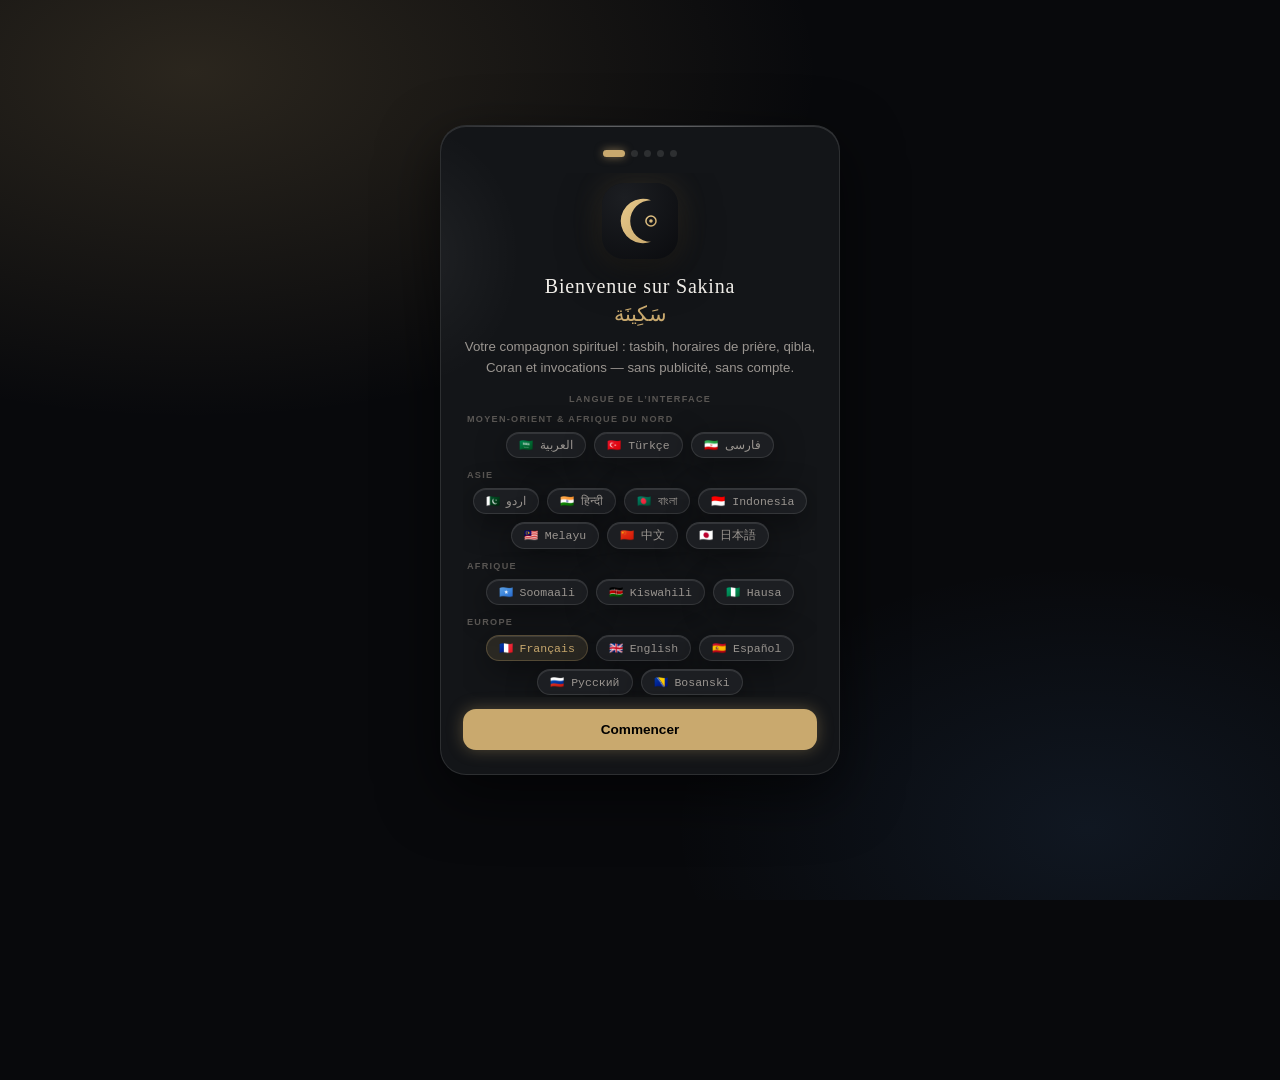
==== commit af0f9c40: "Les huit failles de l'audit, corrigees et gardees L'audit avait trouve une chaine a trois maillons :" ====
--- a/index.html
+++ b/index.html
@@ -2,6 +2,27 @@
 <html lang="fr" data-theme="dark" style="background:#08090C;">
 <head>
 <meta charset="UTF-8">
+<!-- Politique de securite du contenu.
+
+     Sans elle, toute valeur non echappee qui atteint innerHTML devient du
+     code : l'audit a montre qu'un nom de mosquee edite dans OpenStreetMap, ou
+     un fichier de sauvegarde importe, suffisait a lire tout le stockage local
+     — dont les coordonnees du domicile.
+
+     Trois choix expliques :
+     · script-src ne porte que 'self' et l'empreinte du script de theme
+       ci-dessous. Aucun gestionnaire en ligne n'existe dans ces pages, donc
+       'unsafe-inline' n'est pas necessaire — et surtout, l'ajouter annulerait
+       toute la protection.
+     · style-src garde 'unsafe-inline' : 274 attributs `style=` vivent dans
+       le balisage. Le CSS en ligne n'execute pas de script ; le retirer serait
+       une refonte sans rapport.
+     · connect-src enumere les quatre services distants. Un script injecte ne
+       peut donc plus rien exfiltrer ailleurs.
+
+     L'empreinte doit etre recalculee a chaque modification du script de theme.
+     scripts/check.py le verifie. -->
+<meta http-equiv="Content-Security-Policy" content="default-src 'self'; script-src 'self' 'sha256-A3vMEAHaWxtwP5h1TbvCTIzV0zd8d3jOsDVs83vw98w='; style-src 'self' 'unsafe-inline' https://fonts.googleapis.com; font-src 'self' https://fonts.gstatic.com; img-src 'self' data: blob: https://images.openfoodfacts.org https://cdn.islamic.network; connect-src 'self' https://api.quran.com https://nominatim.openstreetmap.org https://overpass-api.de https://overpass.kumi.systems https://overpass.private.coffee https://world.openfoodfacts.org; media-src 'self' blob: https://cdn.islamic.network; worker-src 'self'; object-src 'none'; base-uri 'none'; form-action 'none'; frame-ancestors 'none'">
 <meta name="viewport" content="width=device-width,initial-scale=1.0,maximum-scale=1.0,user-scalable=no,viewport-fit=cover">
 <meta name="color-scheme" content="dark">
 <title>Sakina ✦ — Compagnon spirituel</title>
@@ -47,15 +68,15 @@
 <!-- ════════════════ PAGE TASBIH ════════════════ -->
 <div class="page active" id="page-tasbih">
   <div id="t-hd">
-    <button class="ib" id="btn-hst" aria-label="Historique">
+    <button class="ib" id="btn-hst" aria-label="Historique" data-i18n-aria="a11y.history">
       <svg width="16" height="16" fill="none" stroke="currentColor" stroke-width="2" viewBox="0 0 24 24"><path stroke-linecap="round" stroke-linejoin="round" d="M12 8v4l3 3m6-3a9 9 0 11-18 0 9 9 0 0118 0z"/></svg>
     </button>
     <div id="t-title-wrap">
       <div id="t-title">Subhanallah</div>
-      <div id="t-sub">Rappel · 33</div>
+      <div id="t-sub" data-i18n-js="tasbih.inNext">Rappel · 33</div>
       <div id="prog-track"><div id="prog-fill"></div></div>
     </div>
-    <button class="ib" id="btn-edit" aria-label="Configurer">
+    <button class="ib" id="btn-edit" aria-label="Configurer" data-i18n-aria="a11y.configure">
       <svg width="16" height="16" fill="none" stroke="currentColor" stroke-width="2" viewBox="0 0 24 24"><path stroke-linecap="round" stroke-linejoin="round" d="M11 5H6a2 2 0 00-2 2v11a2 2 0 002 2h11a2 2 0 002-2v-5m-1.414-9.414a2 2 0 112.828 2.828L11.828 15H9v-2.828l8.586-8.586z"/></svg>
     </button>
   </div>
@@ -69,7 +90,7 @@
       <button id="tap-btn">
         <div id="cnum">0</div>
         <div id="clabel" data-i18n="tap.label">APPUYER</div>
-        <div id="lap-badge">Tour 1</div>
+        <div id="lap-badge" data-i18n-js="tasbih.lap">Tour 1</div>
       </button>
     </div>
     <div id="stats-row">
@@ -106,7 +127,7 @@
 <div class="page" id="page-salat">
   <div class="phd">
     <div><div class="phd-title" data-i18n="salat.title">Horaires</div><div class="phd-sub" id="salat-sub" data-i18n="lbl.locNeeded">Position requise</div></div>
-    <button class="ib" id="btn-locate" aria-label="Me localiser">
+    <button class="ib" id="btn-locate" aria-label="Me localiser" data-i18n-aria="a11y.locate">
       <svg width="16" height="16" fill="none" stroke="currentColor" stroke-width="2" viewBox="0 0 24 24"><path stroke-linecap="round" stroke-linejoin="round" d="M17.657 16.657L13.414 20.9a1.998 1.998 0 01-2.827 0l-4.244-4.243a8 8 0 1111.314 0z"/><path stroke-linecap="round" stroke-linejoin="round" d="M15 11a3 3 0 11-6 0 3 3 0 016 0z"/></svg>
     </button>
   </div>
@@ -114,10 +135,10 @@
     <div id="date-card" class="gc">
       <div id="hijri-date">—</div>
       <div id="greg-date">—</div>
-      <div id="next-banner"><span id="next-name">PROCHAINE</span><span id="next-cd">--:--:--</span></div>
+      <div id="next-banner"><span id="next-name" data-i18n="salat.next">PROCHAINE</span><span id="next-cd">--:--:--</span></div>
     </div>
     <div id="loc-bar" class="gc">
-      <div id="loc-icon">📍</div><div id="loc-txt">Appuyer pour choisir ma position</div>
+      <div id="loc-icon">📍</div><div id="loc-txt" data-i18n="salat.pickLoc">Appuyer pour choisir ma position</div>
       <svg class="row-chev" width="14" height="14" fill="none" stroke="currentColor" stroke-width="2" viewBox="0 0 24 24"><path stroke-linecap="round" stroke-linejoin="round" d="M9 5l7 7-7 7"/></svg>
     </div>
     <div class="sl" data-i18n="salat.prayers">Prières du jour</div>
@@ -128,7 +149,7 @@
     <div class="gc" style="margin:0 16px;border-radius:var(--r-xl);overflow:hidden;">
       <div class="row" id="btn-calc">
         <div class="row-ic">🕌</div>
-        <div class="row-body"><div class="row-name" id="calc-name">Muslim World League</div><div class="row-sub" data-i18n="row.calcMethod">Méthode de calcul des horaires</div></div>
+        <div class="row-body"><div class="row-name" id="calc-name" data-i18n="cm.3.n">Muslim World League</div><div class="row-sub" data-i18n="row.calcMethod">Méthode de calcul des horaires</div></div>
         <div class="row-right"><svg width="14" height="14" fill="none" stroke="currentColor" stroke-width="2" viewBox="0 0 24 24"><path stroke-linecap="round" stroke-linejoin="round" d="M9 5l7 7-7 7"/></svg></div>
       </div>
     </div>
@@ -139,7 +160,7 @@
 <div class="page" id="page-qibla">
   <div class="phd">
     <div><div class="phd-title" data-i18n="qibla.title">Direction Qibla</div><div class="phd-sub" data-i18n="qibla.sub">Vers la Ka'ba — La Mecque</div></div>
-    <button class="ib" id="btn-qref" aria-label="Recalculer">
+    <button class="ib" id="btn-qref" aria-label="Recalculer" data-i18n-aria="a11y.recompute">
       <svg width="16" height="16" fill="none" stroke="currentColor" stroke-width="2" viewBox="0 0 24 24"><path stroke-linecap="round" stroke-linejoin="round" d="M4 4v5h.582m15.356 2A8.001 8.001 0 004.582 9m0 0H9m11 11v-5h-.581m0 0a8.003 8.003 0 01-15.357-2m15.357 2H15"/></svg>
     </button>
   </div>
@@ -164,11 +185,26 @@
 <div class="page" id="page-duas">
   <div class="phd">
     <div><div class="phd-title" data-i18n="duas.title">Invocations</div><div class="phd-sub" data-i18n="duas.sub">Doua's & Adhkâr</div></div>
-    <button class="ib" id="btn-dsearch" aria-label="Rechercher">
+    <button class="ib" id="btn-dsearch" aria-label="Rechercher" data-i18n-aria="a11y.search">
       <svg width="16" height="16" fill="none" stroke="currentColor" stroke-width="2" viewBox="0 0 24 24"><path stroke-linecap="round" stroke-linejoin="round" d="M21 21l-6-6m2-5a7 7 0 11-14 0 7 7 0 0114 0z"/></svg>
     </button>
   </div>
   <div class="pscroll">
+    <div id="btn-dua-serie" class="gc serie-card">
+      <div class="serie-ic">✦</div>
+      <div class="serie-body">
+        <div class="serie-t" id="serie-card-t" data-i18n-js="serie.compose">Composer ma série</div>
+        <div class="serie-s" id="serie-card-s" data-i18n-js="serie.composeSub">Vos douas, dans votre ordre</div>
+      </div>
+      <button class="serie-go" id="serie-card-go" hidden>
+        <svg width="13" height="13" fill="currentColor" viewBox="0 0 24 24"><path d="M8 5v14l11-7z"/></svg>
+        <span data-i18n="serie.go">Lancer</span>
+      </button>
+      <button class="serie-edit" id="serie-card-edit" data-i18n-aria="serie.edit" hidden>
+        <svg width="15" height="15" fill="none" stroke="currentColor" stroke-width="2" viewBox="0 0 24 24"><path stroke-linecap="round" stroke-linejoin="round" d="M11 5H6a2 2 0 00-2 2v11a2 2 0 002 2h11a2 2 0 002-2v-5m-1.414-9.414a2 2 0 112.828 2.828L11.828 15H9v-2.828l8.586-8.586z"/></svg>
+      </button>
+      <svg class="row-chev serie-chev" id="serie-card-chev" width="14" height="14" fill="none" stroke="currentColor" stroke-width="2" viewBox="0 0 24 24"><path stroke-linecap="round" stroke-linejoin="round" d="M9 5l7 7-7 7"/></svg>
+    </div>
     <div id="duas-routines-banner" class="gc">
       <div style="font-size:1.3rem;">🛡️</div>
       <div style="flex:1;"><div style="font-size:0.85rem;font-weight:700;color:var(--t1);" data-i18n="row.routines">Routines &amp; Protection</div><div style="font-size:0.67rem;color:var(--t2);" data-i18n="sub.routines">Matin, Al-Ma'thûrât, après la prière — guidés pas à pas</div></div>
@@ -183,14 +219,15 @@
 <div class="page" id="page-quran">
   <div id="quran-hd">
     <div id="quran-hd-top">
-      <button class="ib" id="btn-quran-list" aria-label="Liste des sourates">
+      <button class="ib" id="btn-quran-list" aria-label="Liste des sourates" data-i18n-aria="a11y.surahList">
         <svg width="16" height="16" fill="none" stroke="currentColor" stroke-width="2" viewBox="0 0 24 24"><path stroke-linecap="round" stroke-linejoin="round" d="M4 6h16M4 12h16M4 18h7"/></svg>
       </button>
       <div id="quran-surah-title">
         <div id="quran-surah-name">Al-Fatiha</div>
-        <div id="quran-surah-info">Sourate 1 · 7 versets · La Mecque</div>
-      </div>
-      <button class="ib" id="btn-quran-bookmarks" aria-label="Favoris et notes">
+        <div id="quran-surah-info" data-i18n-js="quran.surahMeta">Sourate 1 · 7 versets · La Mecque</div>
+      </div>
+      <button class="ib" id="btn-quran-read" data-i18n-aria="quran.readingMode"><svg width="16" height="16" fill="none" stroke="currentColor" stroke-width="2" viewBox="0 0 24 24"><path stroke-linecap="round" stroke-linejoin="round" d="M12 6.253v13m0-13C10.832 5.477 9.246 5 7.5 5S4.168 5.477 3 6.253v13C4.168 18.477 5.754 18 7.5 18s3.332.477 4.5 1.253m0-13C13.168 5.477 14.754 5 16.5 5c1.747 0 3.332.477 4.5 1.253v13C19.832 18.477 18.247 18 16.5 18c-1.746 0-3.332.477-4.5 1.253"/></svg></button>
+      <button class="ib" id="btn-quran-bookmarks" aria-label="Favoris et notes" data-i18n-aria="a11y.favNotes">
         <svg width="16" height="16" fill="none" stroke="currentColor" stroke-width="2" viewBox="0 0 24 24"><path stroke-linecap="round" stroke-linejoin="round" d="M4.318 6.318a4.5 4.5 0 000 6.364L12 20.364l7.682-7.682a4.5 4.5 0 00-6.364-6.364L12 7.636l-1.318-1.318a4.5 4.5 0 00-6.364 0z"/></svg>
       </button>
     </div>
@@ -253,7 +290,7 @@
 <div class="page" id="page-tools">
   <div class="phd">
     <div><div class="phd-title" data-i18n="nav.tools">Outils</div><div class="phd-sub" data-i18n="sub.toolsPage">Adorations, calculs &amp; suivi</div></div>
-    <button class="ib" id="btn-open-settings" aria-label="Réglages">
+    <button class="ib" id="btn-open-settings" aria-label="Réglages" data-i18n-aria="a11y.settings">
       <svg width="17" height="17" fill="none" stroke="currentColor" stroke-width="2" viewBox="0 0 24 24"><path stroke-linecap="round" stroke-linejoin="round" d="M10.325 4.317c.426-1.756 2.924-1.756 3.35 0a1.724 1.724 0 002.573 1.066c1.543-.94 3.31.826 2.37 2.37a1.724 1.724 0 001.065 2.572c1.756.426 1.756 2.924 0 3.35a1.724 1.724 0 00-1.066 2.573c.94 1.543-.826 3.31-2.37 2.37a1.724 1.724 0 00-2.572 1.065c-.426 1.756-2.924 1.756-3.35 0a1.724 1.724 0 00-2.573-1.066c-1.543.94-3.31-.826-2.37-2.37a1.724 1.724 0 00-1.065-2.572c-1.756-.426-1.756-2.924 0-3.35a1.724 1.724 0 001.066-2.573c-.94-1.543.826-3.31 2.37-2.37.996.608 2.296.07 2.572-1.065z"/><path stroke-linecap="round" stroke-linejoin="round" d="M15 12a3 3 0 11-6 0 3 3 0 016 0z"/></svg>
     </button>
   </div>
@@ -355,7 +392,7 @@
 <!-- ════════════════ PAGE RÉGLAGES ════════════════ -->
 <div class="page" id="page-settings">
   <div class="phd">
-    <button class="ib" id="btn-back-tools" aria-label="Retour">
+    <button class="ib" id="btn-back-tools" aria-label="Retour" data-i18n-aria="a11y.back">
       <svg width="16" height="16" fill="none" stroke="currentColor" stroke-width="2" viewBox="0 0 24 24"><path stroke-linecap="round" stroke-linejoin="round" d="M15 19l-7-7 7-7"/></svg>
     </button>
     <div><div class="phd-title" data-i18n="settings.title">Paramètres</div></div>
@@ -381,7 +418,7 @@
       </div>
       <div class="row" style="border-bottom:none" id="btn-open-lang">
         <div class="row-ic">🌐</div>
-        <div class="row-body"><div class="row-name" data-i18n="row.lang">Langue</div><div class="row-sub" id="lang-current">Français</div></div>
+        <div class="row-body"><div class="row-name" data-i18n="row.lang">Langue</div><div class="row-sub" id="lang-current" data-i18n-js>Français</div></div>
         <svg class="row-chev" width="14" height="14" fill="none" stroke="currentColor" stroke-width="2" viewBox="0 0 24 24"><path stroke-linecap="round" stroke-linejoin="round" d="M9 5l7 7-7 7"/></svg>
       </div>
     </div>
@@ -603,7 +640,7 @@
     <!-- Profil -->
     <div id="prof-card" class="gc">
       <div id="prof-av">🕋</div>
-      <div><div id="prof-name">Sakina</div><div id="prof-sub">0 sessions</div></div>
+      <div><div id="prof-name">Sakina</div><div id="prof-sub" data-i18n-js>0 sessions</div></div>
     </div>
 
     <!-- Stats -->
@@ -954,13 +991,50 @@
   </div>
 </div>
 
+<!-- SÉRIE D'INVOCATIONS COMPOSÉE PAR LE LECTEUR -->
+<!-- SÉRIES D'INVOCATIONS — la liste de celles qu'on a enregistrées -->
+<div class="sheet" id="sh-dua-series">
+  <div class="sh-grip"></div>
+  <div class="sh-hd">
+    <button class="close-b" data-close-sheet><svg width="12" height="12" fill="none" stroke="currentColor" stroke-width="3" viewBox="0 0 24 24"><path stroke-linecap="round" stroke-linejoin="round" d="M6 18L18 6M6 6l12 12"/></svg></button>
+    <div class="sh-title" data-i18n="serie.mine">Mes séries</div>
+    <div style="width:32px"></div>
+  </div>
+  <div class="sh-bd">
+    <div id="series-bd"></div>
+    <button class="serie-new" id="serie-new" data-i18n="serie.newTitle">Nouvelle série</button>
+  </div>
+</div>
+
+<!-- COMPOSITEUR — nommer une série et choisir ses invocations par catégorie -->
+<div class="sheet" id="sh-dua-serie">
+  <div class="sh-grip"></div>
+  <div class="sh-hd">
+    <button class="close-b" data-close-sheet><svg width="12" height="12" fill="none" stroke="currentColor" stroke-width="3" viewBox="0 0 24 24"><path stroke-linecap="round" stroke-linejoin="round" d="M6 18L18 6M6 6l12 12"/></svg></button>
+    <div class="sh-title" id="serie-titre" data-i18n-js="serie.newTitle">Nouvelle série</div>
+    <button class="ok-b" id="serie-save">✓</button>
+  </div>
+  <div class="sh-bd">
+    <input id="serie-nom" type="text" maxlength="40" data-i18n-ph="serie.namePh"
+           placeholder="Nom de la série — Matin, Avant de dormir…">
+    <div class="serie-barre" data-i18n-js="serie.count">
+      <span id="serie-count" data-i18n-js="serie.count">0 invocation</span>
+      <button class="serie-del" id="serie-del" hidden data-i18n="serie.delete">Supprimer</button>
+    </div>
+    <div id="serie-bd"></div>
+  </div>
+</div>
+
 <!-- ÉDITEUR DE NOTE -->
 <div class="sheet" id="sh-quran-note">
   <div class="sh-grip"></div>
   <div class="sh-hd">
     <button class="close-b" data-close-sheet><svg width="12" height="12" fill="none" stroke="currentColor" stroke-width="3" viewBox="0 0 24 24"><path stroke-linecap="round" stroke-linejoin="round" d="M6 18L18 6M6 6l12 12"/></svg></button>
     <div class="sh-title" id="note-sheet-title" data-i18n="quran.addNote">Ajouter une note</div>
-    <button class="ok-b" id="btn-save-note">✓</button>
+    <div style="display:flex;gap:8px;align-items:center;">
+      <button class="close-b" id="btn-del-note" data-i18n-aria="quran.noteDelete" style="display:none;">🗑</button>
+      <button class="ok-b" id="btn-save-note">✓</button>
+    </div>
   </div>
   <div class="sh-bd">
     <div id="note-ayah-preview" style="font-family:var(--ff-a);font-size:1.1rem;color:var(--a);direction:rtl;text-align:right;padding:12px 0;border-bottom:1px solid var(--bor2);margin-bottom:12px;line-height:1.9;"></div>
@@ -1148,7 +1222,7 @@
   <div class="sh-grip"></div>
   <div class="sh-hd">
     <button class="close-b" data-close-sheet><svg width="12" height="12" fill="none" stroke="currentColor" stroke-width="3" viewBox="0 0 24 24"><path stroke-linecap="round" stroke-linejoin="round" d="M6 18L18 6M6 6l12 12"/></svg></button>
-    <div class="sh-title" id="cal-event-title">Événement</div>
+    <div class="sh-title" id="cal-event-title" data-i18n-js="tools.event">Événement</div>
     <button class="ok-b" id="btn-save-cal-event">✓</button>
   </div>
   <div class="sh-bd">
@@ -1191,17 +1265,17 @@
   <div class="sh-hd">
     <button class="close-b" data-close-sheet><svg width="12" height="12" fill="none" stroke="currentColor" stroke-width="3" viewBox="0 0 24 24"><path stroke-linecap="round" stroke-linejoin="round" d="M6 18L18 6M6 6l12 12"/></svg></button>
     <div class="sh-title" id="routine-title">Routine</div>
-    <button class="ib" id="rt-translit" style="width:38px;height:32px;border-radius:var(--r-pill);font-size:0.72rem;font-weight:800;" title="Basculer arabe / phonétique">abc</button>
+    <button class="ib" id="rt-translit" style="width:38px;height:32px;border-radius:var(--r-pill);font-size:0.72rem;font-weight:800;" title="Basculer arabe / phonétique" data-i18n-title="a11y.toggleTranslit">abc</button>
   </div>
   <div class="sh-bd">
     <div id="rt-total-track"><div id="rt-total-fill"></div></div>
-    <div id="rt-step-label" class="sl" style="margin:12px 0 4px;text-align:center;">Étape 1/9</div>
+    <div id="rt-step-label" class="sl" data-i18n-js="routines.step" style="margin:12px 0 4px;text-align:center;">Étape 1/9</div>
     <div id="rt-step-title"></div>
     <div id="rt-tap" class="gc">
       <div id="rt-ar"></div>
       <div id="rt-counter"><span id="rt-count">0</span><span id="rt-target">/ 33</span></div>
       <div id="rt-step-track"><div id="rt-step-fill"></div></div>
-      <div id="rt-hint" data-i18n="routines.tapToCount">Appuyer pour compter</div>
+      <div id="rt-hint" data-i18n-js>Appuyer pour compter</div>
     </div>
     <div id="rt-note"></div>
     <div style="display:flex;gap:10px;margin-top:14px;">
@@ -1309,6 +1383,8 @@
 
 <!-- MODE PLEIN ÉCRAN TASBIH : toute la surface compte -->
 <div id="immersive">
+  <button id="imm-dark" data-i18n-title="tasbih.immDark" title="Mode ultra sombre" aria-pressed="false"><svg width="17" height="17" fill="none" stroke="currentColor" stroke-width="1.8" viewBox="0 0 24 24"><path stroke-linecap="round" stroke-linejoin="round" d="M21 12.79A9 9 0 1111.21 3 7 7 0 0021 12.79z"/></svg></button>
+  <button id="imm-reset" data-i18n-title="tasbih.immReset" title="Remettre à zéro"><svg width="17" height="17" fill="none" stroke="currentColor" stroke-width="1.8" viewBox="0 0 24 24"><path stroke-linecap="round" stroke-linejoin="round" d="M4 4v6h6M20 20v-6h-6"/><path stroke-linecap="round" stroke-linejoin="round" d="M20 9A8 8 0 006 5.3L4 7m0 8a8 8 0 0014 3.7l2-1.7"/></svg></button>
   <button id="imm-exit">✕</button>
   <div id="imm-title">Subhanallah</div>
   <div id="imm-count">0</div>
@@ -1316,7 +1392,10 @@
   <div id="imm-hint" data-i18n="tasbih.immHint">Touchez n'importe où pour compter</div>
 </div>
 
-<div id="toast"></div>
+<!-- role="status" + aria-live : le toast annonce des confirmations et des
+     erreurs. Sans cela un lecteur d'écran ne les entend jamais. « polite »
+     attend la fin de l'action en cours plutôt que de l'interrompre. -->
+<div id="toast" role="status" aria-live="polite" aria-atomic="true"></div>
 <div id="confirm-box">
   <div id="confirm-msg"></div>
   <div id="confirm-acts">
--- a/css/tokens.css
+++ b/css/tokens.css
@@ -161,6 +161,98 @@
    quand ça a du sens (sauf skins qui imposent leur propre palette).
    ══════════════════════════════════════════════════════════════════════ */
 
+
+/* ── ACCENTS : teintes déclarées dans catalog.js (BASE_THEMES/THEMES).
+   Elles étaient annoncées comme récompenses sans exister en CSS : faute
+   de règle, elles retombaient sur :root, c'est-à-dire l'or. ── */
+[data-accent="slate"]{--a:#64748B;--a2:#9AA4B3;--a-glow:rgba(100,116,139,0.28);--a-dim:rgba(100,116,139,0.12);--a-soft:rgba(100,116,139,0.06);--a-rgb:100,116,139;}
+[data-accent="stone"]{--a:#837E7B;--a2:#AEABA9;--a-glow:rgba(131,126,123,0.28);--a-dim:rgba(131,126,123,0.12);--a-soft:rgba(131,126,123,0.06);--a-rgb:131,126,123;}
+[data-accent="copper"]{--a:#B87333;--a2:#D0A47A;--a-glow:rgba(184,115,51,0.28);--a-dim:rgba(184,115,51,0.12);--a-soft:rgba(184,115,51,0.06);--a-rgb:184,115,51;}
+[data-accent="amber"]{--a:#BF7B08;--a2:#D5A95E;--a-glow:rgba(191,123,8,0.28);--a-dim:rgba(191,123,8,0.12);--a-soft:rgba(191,123,8,0.06);--a-rgb:191,123,8;}
+[data-accent="peach"]{--a:#C5915A;--a2:#D9B793;--a-glow:rgba(197,145,90,0.28);--a-dim:rgba(197,145,90,0.12);--a-soft:rgba(197,145,90,0.06);--a-rgb:197,145,90;}
+[data-accent="ice"]{--a:#7299C5;--a2:#A3BCD9;--a-glow:rgba(114,153,197,0.28);--a-dim:rgba(114,153,197,0.12);--a-soft:rgba(114,153,197,0.06);--a-rgb:114,153,197;}
+[data-accent="aqua"]{--a:#1AA4B9;--a2:#6AC3D1;--a-glow:rgba(26,164,185,0.28);--a-dim:rgba(26,164,185,0.12);--a-soft:rgba(26,164,185,0.06);--a-rgb:26,164,185;}
+[data-accent="silver"]{--a:#737F8F;--a2:#A4ABB6;--a-glow:rgba(115,127,143,0.28);--a-dim:rgba(115,127,143,0.12);--a-soft:rgba(115,127,143,0.06);--a-rgb:115,127,143;}
+
+/* ── AMBIANCES : mêmes teintes, même constat. Sans règle, les tokens
+   restaient sombres alors qu'applyTheme peignait déjà le fond avec la
+   teinte annoncée : les six ambiances claires donnaient un texte clair
+   sur fond clair. ── */
+html[data-theme="midnight"]{
+  --bg:#050716;--sur:#161826;--sur2:#232431;--sur3:#32333F;
+  --bor:rgba(255,255,255,0.10);--bor2:rgba(255,255,255,0.05);
+  --t1:#EBEBEC;--t2:#8E8F96;--t3:#555660;
+  --orb1:radial-gradient(ellipse 70% 55% at 15% 8%,rgba(var(--a-rgb),0.14) 0%,transparent 70%);
+  --orb2:radial-gradient(ellipse 50% 45% at 85% 92%,rgba(255,255,255,0.05) 0%,transparent 65%);
+}
+html[data-theme="carbon"]{
+  --bg:#14181D;--sur:#24282C;--sur2:#303338;--sur3:#3E4145;
+  --bor:rgba(255,255,255,0.10);--bor2:rgba(255,255,255,0.05);
+  --t1:#ECECEC;--t2:#959799;--t3:#5F6165;
+  --orb1:radial-gradient(ellipse 70% 55% at 15% 8%,rgba(var(--a-rgb),0.14) 0%,transparent 70%);
+  --orb2:radial-gradient(ellipse 50% 45% at 85% 92%,rgba(255,255,255,0.05) 0%,transparent 65%);
+}
+html[data-theme="porcelain"]{
+  --bg:#F8F5F0;--sur:#FBFAF8;--sur2:#EBE8E4;--sur3:#DAD7D3;
+  --bor:rgba(74,73,72,0.12);--bor2:rgba(74,73,72,0.06);
+  --shine:rgba(255,255,255,0.9);
+  --t1:#222221;--t2:#6F6E6C;--t3:#ADABA8;
+  --sh1:0 4px 20px rgba(74,73,72,0.10),inset 0 1px 0 rgba(255,255,255,0.8);
+  --sh2:0 10px 40px rgba(74,73,72,0.12),inset 0 1px 0 rgba(255,255,255,0.9);
+  --orb1:radial-gradient(ellipse 70% 55% at 15% 8%,rgba(var(--a-rgb),0.10) 0%,transparent 70%);
+  --orb2:radial-gradient(ellipse 50% 45% at 85% 92%,rgba(74,73,72,0.05) 0%,transparent 65%);
+}
+html[data-theme="linen"]{
+  --bg:#EFE7D8;--sur:#F7F4ED;--sur2:#E3DBCD;--sur3:#D2CBBE;
+  --bor:rgba(71,69,64,0.12);--bor2:rgba(71,69,64,0.06);
+  --shine:rgba(255,255,255,0.9);
+  --t1:#21201E;--t2:#6B6761;--t3:#A7A197;
+  --sh1:0 4px 20px rgba(71,69,64,0.10),inset 0 1px 0 rgba(255,255,255,0.8);
+  --sh2:0 10px 40px rgba(71,69,64,0.12),inset 0 1px 0 rgba(255,255,255,0.9);
+  --orb1:radial-gradient(ellipse 70% 55% at 15% 8%,rgba(var(--a-rgb),0.10) 0%,transparent 70%);
+  --orb2:radial-gradient(ellipse 50% 45% at 85% 92%,rgba(71,69,64,0.05) 0%,transparent 65%);
+}
+html[data-theme="mist"]{
+  --bg:#E8ECEF;--sur:#F4F6F7;--sur2:#DCE0E3;--sur3:#CCCFD2;
+  --bor:rgba(69,70,71,0.12);--bor2:rgba(69,70,71,0.06);
+  --shine:rgba(255,255,255,0.9);
+  --t1:#202121;--t2:#686A6B;--t3:#A2A5A7;
+  --sh1:0 4px 20px rgba(69,70,71,0.10),inset 0 1px 0 rgba(255,255,255,0.8);
+  --sh2:0 10px 40px rgba(69,70,71,0.12),inset 0 1px 0 rgba(255,255,255,0.9);
+  --orb1:radial-gradient(ellipse 70% 55% at 15% 8%,rgba(var(--a-rgb),0.10) 0%,transparent 70%);
+  --orb2:radial-gradient(ellipse 50% 45% at 85% 92%,rgba(69,70,71,0.05) 0%,transparent 65%);
+}
+html[data-theme="frost"]{
+  --bg:#E8F1F5;--sur:#F4F8FA;--sur2:#DCE4E8;--sur3:#CCD4D7;
+  --bor:rgba(69,72,73,0.12);--bor2:rgba(69,72,73,0.06);
+  --shine:rgba(255,255,255,0.9);
+  --t1:#202122;--t2:#686C6E;--t3:#A2A8AB;
+  --sh1:0 4px 20px rgba(69,72,73,0.10),inset 0 1px 0 rgba(255,255,255,0.8);
+  --sh2:0 10px 40px rgba(69,72,73,0.12),inset 0 1px 0 rgba(255,255,255,0.9);
+  --orb1:radial-gradient(ellipse 70% 55% at 15% 8%,rgba(var(--a-rgb),0.10) 0%,transparent 70%);
+  --orb2:radial-gradient(ellipse 50% 45% at 85% 92%,rgba(69,72,73,0.05) 0%,transparent 65%);
+}
+html[data-theme="peachlight"]{
+  --bg:#FFE9DA;--sur:#FFF5EE;--sur2:#F2DDCF;--sur3:#E0CDBF;
+  --bor:rgba(76,69,65,0.12);--bor2:rgba(76,69,65,0.06);
+  --shine:rgba(255,255,255,0.9);
+  --t1:#23201E;--t2:#726862;--t3:#B2A398;
+  --sh1:0 4px 20px rgba(76,69,65,0.10),inset 0 1px 0 rgba(255,255,255,0.8);
+  --sh2:0 10px 40px rgba(76,69,65,0.12),inset 0 1px 0 rgba(255,255,255,0.9);
+  --orb1:radial-gradient(ellipse 70% 55% at 15% 8%,rgba(var(--a-rgb),0.10) 0%,transparent 70%);
+  --orb2:radial-gradient(ellipse 50% 45% at 85% 92%,rgba(76,69,65,0.05) 0%,transparent 65%);
+}
+html[data-theme="mintlight"]{
+  --bg:#E7F5EE;--sur:#F4FAF7;--sur2:#DBE8E2;--sur3:#CBD7D1;
+  --bor:rgba(69,73,71,0.12);--bor2:rgba(69,73,71,0.06);
+  --shine:rgba(255,255,255,0.9);
+  --t1:#202221;--t2:#676E6B;--t3:#A1ABA6;
+  --sh1:0 4px 20px rgba(69,73,71,0.10),inset 0 1px 0 rgba(255,255,255,0.8);
+  --sh2:0 10px 40px rgba(69,73,71,0.12),inset 0 1px 0 rgba(255,255,255,0.9);
+  --orb1:radial-gradient(ellipse 70% 55% at 15% 8%,rgba(var(--a-rgb),0.10) 0%,transparent 70%);
+  --orb2:radial-gradient(ellipse 50% 45% at 85% 92%,rgba(69,73,71,0.05) 0%,transparent 65%);
+}
+
 /* ── LIQUID GLASS ─────────────────────────────────────────────────────
    iOS/visionOS : verre translucide, blur généreux, contours lumineux,
    radius fortement arrondis, halo coloré derrière chaque surface. */
--- a/css/base.css
+++ b/css/base.css
@@ -185,7 +185,7 @@
   background:var(--sur3);backdrop-filter:blur(20px);-webkit-backdrop-filter:blur(20px);
   border:1px solid var(--bor);border-radius:var(--r-pill);
   padding:10px 20px;font-size:0.8rem;font-weight:700;color:var(--t1);
-  pointer-events:none;opacity:0;z-index:200;transition:all 0.32s var(--ease);white-space:nowrap;
+  pointer-events:none;opacity:0;z-index:310;transition:all 0.32s var(--ease);white-space:nowrap;
   box-shadow:0 8px 24px rgba(0,0,0,0.4);}
 #toast.show{opacity:1;transform:translateX(-50%) translateY(0);}
 @keyframes burst{0%{transform:translate(-50%,-50%) scale(0.5);opacity:0.9;}100%{transform:translate(-50%,-50%) scale(3);opacity:0;}}
@@ -195,7 +195,7 @@
 #confirm-box{position:fixed;top:50%;left:50%;transform:translate(-50%,-50%) scale(0.9);
   width:calc(100% - 64px);max-width:340px;background:var(--sur);
   border:1px solid var(--bor);border-radius:var(--r-xl);padding:22px 20px 16px;
-  z-index:210;opacity:0;pointer-events:none;transition:all 0.25s var(--ease);
+  z-index:320;opacity:0;pointer-events:none;transition:all 0.25s var(--ease);
   box-shadow:var(--sh2);backdrop-filter:var(--blur);-webkit-backdrop-filter:var(--blur);}
 #confirm-box.open{opacity:1;pointer-events:auto;transform:translate(-50%,-50%) scale(1);}
 #confirm-msg{font-size:0.88rem;color:var(--t1);line-height:1.5;text-align:center;margin-bottom:18px;}
--- a/css/pages.css
+++ b/css/pages.css
@@ -80,10 +80,36 @@
   cursor:pointer;-webkit-user-select:none;user-select:none;-webkit-tap-highlight-color:transparent;}
 #immersive.open{display:flex;}
 #immersive::before{content:"";position:absolute;inset:0;background:var(--orb1);pointer-events:none;}
-#imm-exit{position:absolute;top:calc(env(safe-area-inset-top,20px) + 14px);right:18px;
+#imm-exit,#imm-reset,#imm-dark{position:absolute;
+  top:calc(env(safe-area-inset-top,20px) + 14px);
   width:44px;height:44px;border-radius:var(--r-pill);background:var(--sur2);
   border:1px solid var(--bor);color:var(--t2);font-size:1.1rem;cursor:pointer;
-  display:flex;align-items:center;justify-content:center;z-index:2;}
+  display:flex;align-items:center;justify-content:center;z-index:2;
+  transition:color 0.2s,border-color 0.2s,background 0.2s;}
+#imm-exit{right:18px;}
+#imm-reset{right:70px;}
+#imm-dark{left:18px;}
+#imm-dark[aria-pressed="true"]{color:var(--a);border-color:rgba(var(--a-rgb),0.45);}
+
+/* Mode ultra sombre : pour compter la nuit sans s'eblouir, et pour les ecrans
+   OLED ou un noir vrai n'allume aucun pixel. Le fond du theme, meme sombre,
+   reste un gris clair a cote.
+
+   Les couleurs sont ecrites en dur et non prises aux jetons : c'est le propos
+   meme du mode — il ne suit pas le theme, il s'en affranchit. */
+#immersive.ultra{background:#000;}
+#immersive.ultra::before{background:none;}
+#immersive.ultra #imm-count{color:#DCD7CC;}
+#immersive.ultra #imm-title{color:#8C7549;}
+#immersive.ultra #imm-sub{color:#5E5951;}
+#immersive.ultra #imm-hint{color:#3E3B36;}
+#immersive.ultra #imm-exit,#immersive.ultra #imm-reset,#immersive.ultra #imm-dark{
+  background:#0C0C0D;border-color:rgba(255,255,255,0.10);color:#6B6660;}
+#immersive.ultra #imm-dark[aria-pressed="true"]{color:#8C7549;border-color:rgba(140,117,73,0.4);}
+/* L'animation de palier repart du noir : sans cette regle elle revenait au
+   fond du theme a chaque centaine, et le mode sautait. */
+#immersive.ultra.pulse{animation:immpulseultra 0.5s ease;}
+@keyframes immpulseultra{0%{background:#000;}35%{background:rgba(140,117,73,0.16);}100%{background:#000;}}
 #imm-title{font-family:var(--ff-d);font-size:1.15rem;color:var(--a);letter-spacing:0.05em;}
 #imm-count{font-family:var(--ff-m);font-size:clamp(6rem,28vw,9rem);color:var(--t1);line-height:1;transition:color 0.25s;}
 #imm-count.gold{color:var(--a);text-shadow:0 0 30px rgba(var(--a-rgb),0.6);}
@@ -870,6 +896,9 @@
   border:1px solid var(--bord);border-radius:50%;background:rgba(var(--a-rgb),0.06);}
 .asma-ar{font-family:'Amiri Quran','Amiri',serif;font-size:1.75rem;line-height:1.4;color:var(--t1);}
 .asma-tr{font-family:var(--ff-s);font-size:1.05rem;font-weight:600;color:var(--t1);margin-top:4px;}
+/* Hors alphabet latin, la police à empattements du projet n'a pas les
+   glyphes voulus : on laisse la police du système rendre l'écriture. */
+.asma-tr-script{font-family:inherit;letter-spacing:0.01em;}
 .asma-fr{font-size:0.9rem;color:var(--a);font-style:italic;margin-top:2px;}
 .asma-desc{font-size:0.9rem;line-height:1.6;color:var(--t2);margin-top:8px;}
 /* Carte cliquable : joue la récitation du nom */
@@ -1034,3 +1063,103 @@
   border-bottom:none;padding:8px 0 0;margin-bottom:20px;}
 .book-read .book-chap-head::after{content:"";display:block;width:46px;height:2px;margin:12px auto 0;
   background:linear-gradient(90deg,transparent,var(--a),transparent);}
+
+/* ── Coran : mode lecture ────────────────────────────────────────────────
+   Le lecteur ordinaire sert a consulter : fond nuit, legende du tajwid,
+   barre d'action, navigation. Pour lire longtemps il faut l'inverse — du
+   papier et rien d'autre.
+
+   On redefinit les jetons sur la page : tout ce qui est dedans (versets,
+   numeros, en-tete, feuilles) suit sans qu'aucune regle de composant soit
+   reecrite. C'est un parti pris assume — un seul aspect, quel que soit le
+   theme choisi ailleurs. */
+#page-quran.reading{
+  --sur:#F1E7D3; --sur2:#E8DCC4; --bor:rgba(74,56,30,0.16); --bor2:rgba(74,56,30,0.08);
+  --t1:#2C2417; --t2:#6A5B42; --t3:#9A8B72;
+  --a:#8A6A2F; --a2:#6E5326; --a-rgb:138,106,47;
+  background:#F7F0E1;
+  /* La couleur du texte est heritee du body, donc calculee avant la
+     redefinition des jetons ci-dessus : sans cette ligne, les versets
+     restaient en clair sur le papier. */
+  color:var(--t1);
+}
+#page-quran.reading #quran-hd{background:transparent;border-bottom-color:var(--bor2);
+  backdrop-filter:none;-webkit-backdrop-filter:none;}
+#page-quran.reading #tajwid-legend{display:none;}
+#page-quran.reading #quran-basmala{text-shadow:none;padding:26px 8px 20px;}
+#page-quran.reading #quran-scroll{padding:0 clamp(16px,7vw,44px) 120px;}
+#page-quran.reading .qv-ayah{font-size:1.62rem;line-height:2.75;}
+#page-quran.reading .qv-num{opacity:.62;}
+#page-quran.reading .qv-ayah.selected{background:rgba(180,140,40,0.20);
+  outline-color:rgba(140,105,30,0.45);}
+/* Le bouton du mode reste lisible sur le papier. */
+#page-quran.reading #btn-quran-read{background:rgba(138,106,47,0.13);color:var(--a2);}
+
+/* ── Série d'invocations : la marque de sélection ───────────────────────
+   Le numero remplace l'icone une fois l'invocation ajoutee : l'ordre de la
+   serie est celui des ajouts, autant qu'il se voie. */
+.serie-mark{font-size:1rem;font-weight:800;color:var(--t3);width:24px;text-align:center;}
+#serie-bd .row.sel .serie-mark{color:var(--a);}
+#serie-bd .row.sel .row-ic{background:rgba(var(--a-rgb),0.16);color:var(--a);
+  font-size:0.85rem;font-weight:800;}
+
+/* ════════ SÉRIE D'INVOCATIONS ════════
+   Deux etats, une seule carte. Vide, elle invite ; composee, elle rappelle ce
+   qu'on a bati et se lance d'un tap. Le liséré d'or n'apparait qu'a l'etat
+   composee : il marque ce qui est a soi, il ne decore pas. */
+.serie-card{margin:0 16px 12px;border-radius:var(--r-lg);padding:12px 15px;
+  display:flex;align-items:center;gap:12px;cursor:pointer;
+  transition:transform .16s,border-color .2s;}
+.serie-card:active{transform:scale(0.98);}
+.serie-card.composee{border-color:rgba(var(--a-rgb),0.38);}
+
+/* Medaillon : la meme grammaire que .row-ic, teinte d'accent parce que cette
+   carte est personnelle et non catalogue. */
+.serie-ic{width:38px;height:38px;flex-shrink:0;border-radius:var(--r-sm);
+  display:flex;align-items:center;justify-content:center;font-size:1.02rem;
+  background:var(--sur2);color:var(--t3);transition:background .2s,color .2s;}
+.serie-card.composee .serie-ic{background:rgba(var(--a-rgb),0.15);color:var(--a);}
+
+.serie-body{flex:1;min-width:0;}
+.serie-t{font-size:0.85rem;font-weight:700;color:var(--t1);}
+.serie-s{font-size:0.67rem;color:var(--t2);margin-top:1px;
+  overflow:hidden;text-overflow:ellipsis;white-space:nowrap;}
+.serie-card.composee .serie-s{color:var(--t2);}
+
+/* Lancer : l'action premiere quand la serie existe. Un seul geste separe de la
+   pratique — c'est le point, pas l'ornement. */
+.serie-go{display:inline-flex;align-items:center;gap:5px;flex-shrink:0;
+  background:rgba(var(--a-rgb),0.16);color:var(--a);border:none;
+  border-radius:var(--r-pill);padding:7px 13px;cursor:pointer;
+  font-family:inherit;font-size:0.71rem;font-weight:800;letter-spacing:0.02em;}
+.serie-go:active{background:rgba(var(--a-rgb),0.26);}
+.serie-edit{flex-shrink:0;background:none;border:none;color:var(--t3);
+  padding:6px;cursor:pointer;display:flex;border-radius:var(--r-sm);}
+.serie-edit:active{background:var(--sur2);color:var(--a);}
+.serie-card [hidden]{display:none;}
+
+/* Le champ du nom : c'est lui qui fait d'une selection une pratique qu'on
+   retrouve. Il vient donc en premier, pas en dernier. */
+#serie-nom{width:100%;background:var(--sur2);border:1px solid var(--bor);
+  border-radius:var(--r-md);padding:11px 14px;color:var(--t1);
+  font-family:inherit;font-size:0.86rem;margin-bottom:10px;}
+#serie-nom:focus{outline:none;border-color:var(--a);}
+#serie-nom::placeholder{color:var(--t3);}
+.serie-barre{display:flex;align-items:center;justify-content:space-between;
+  gap:12px;margin:0 0 2px;}
+.serie-barre>span{font-size:0.67rem;color:var(--t3);letter-spacing:0.06em;
+  text-transform:uppercase;font-weight:700;}
+.serie-del{background:none;border:none;color:var(--t3);font-family:inherit;
+  font-size:0.72rem;font-weight:700;cursor:pointer;padding:6px 2px;}
+.serie-del:active{color:var(--a);}
+.serie-new{display:flex;align-items:center;justify-content:center;gap:8px;
+  width:100%;margin-top:14px;padding:13px;background:var(--sur2);
+  border:1px dashed var(--bor);border-radius:var(--r-lg);color:var(--t2);
+  font-family:inherit;font-size:0.82rem;font-weight:700;cursor:pointer;}
+.serie-new::before{content:"＋";font-size:1.05rem;line-height:1;}
+.serie-new:active{border-color:var(--a);color:var(--a);}
+
+/* Le nom d'une serie tient sur une ligne : on la parcourt du regard, on ne la
+   lit pas. Un nom d'un seul tenant — sans espace — deborderait sinon de sa
+   ligne, la coupure automatique n'ayant nulle part ou couper. */
+#series-bd .row-name{white-space:nowrap;overflow:hidden;text-overflow:ellipsis;}
